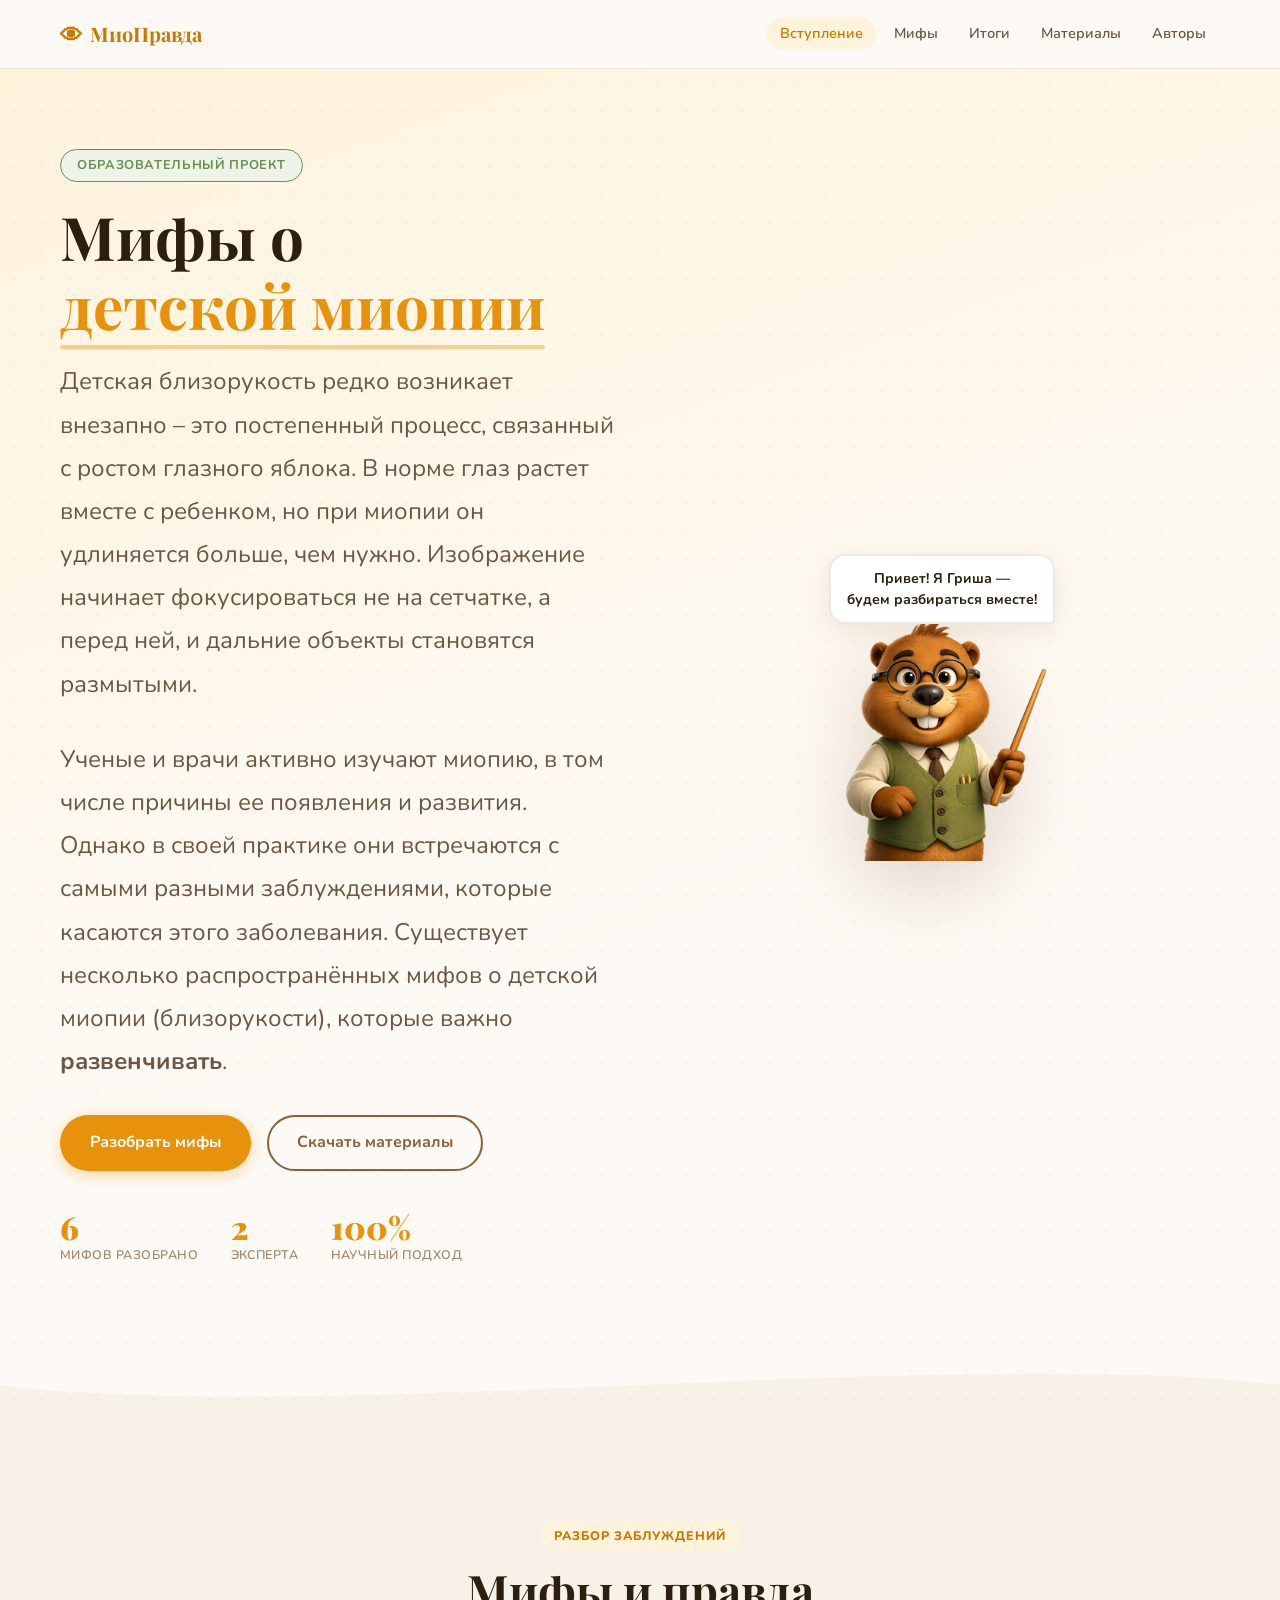
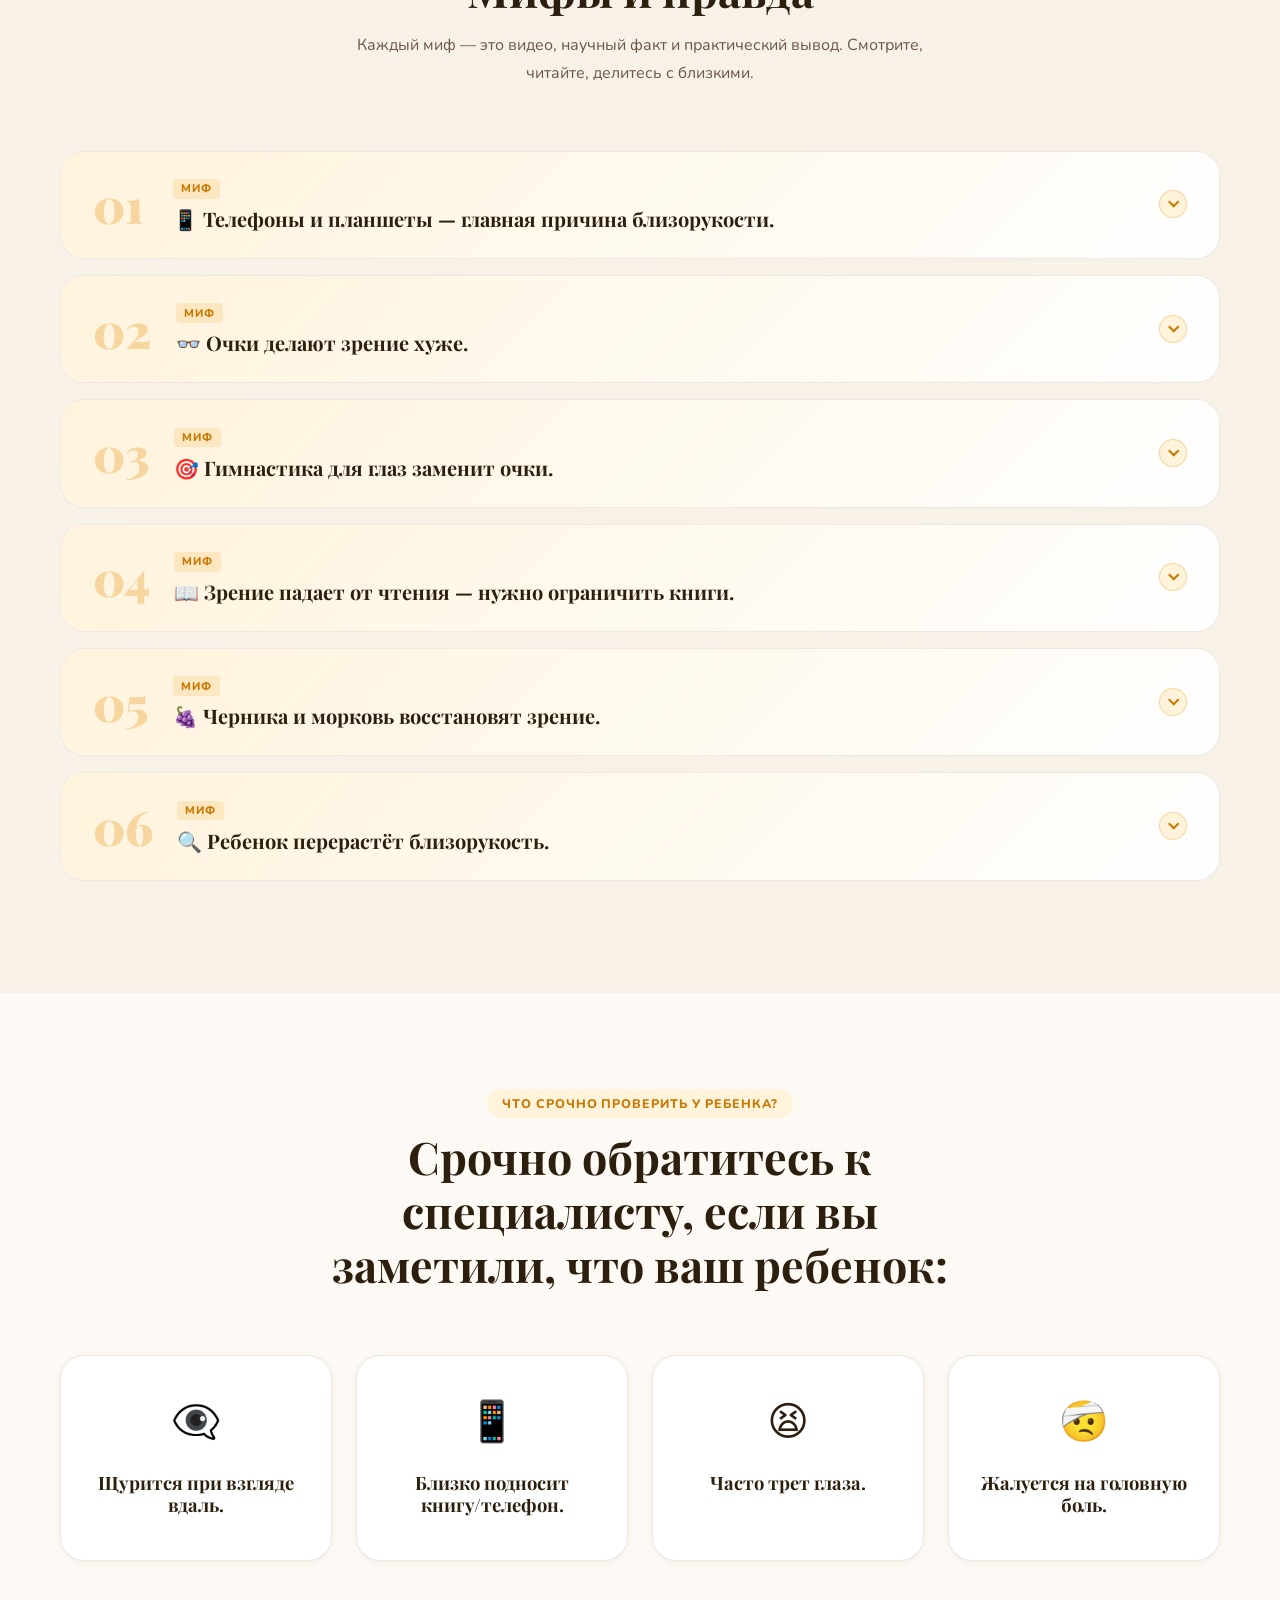
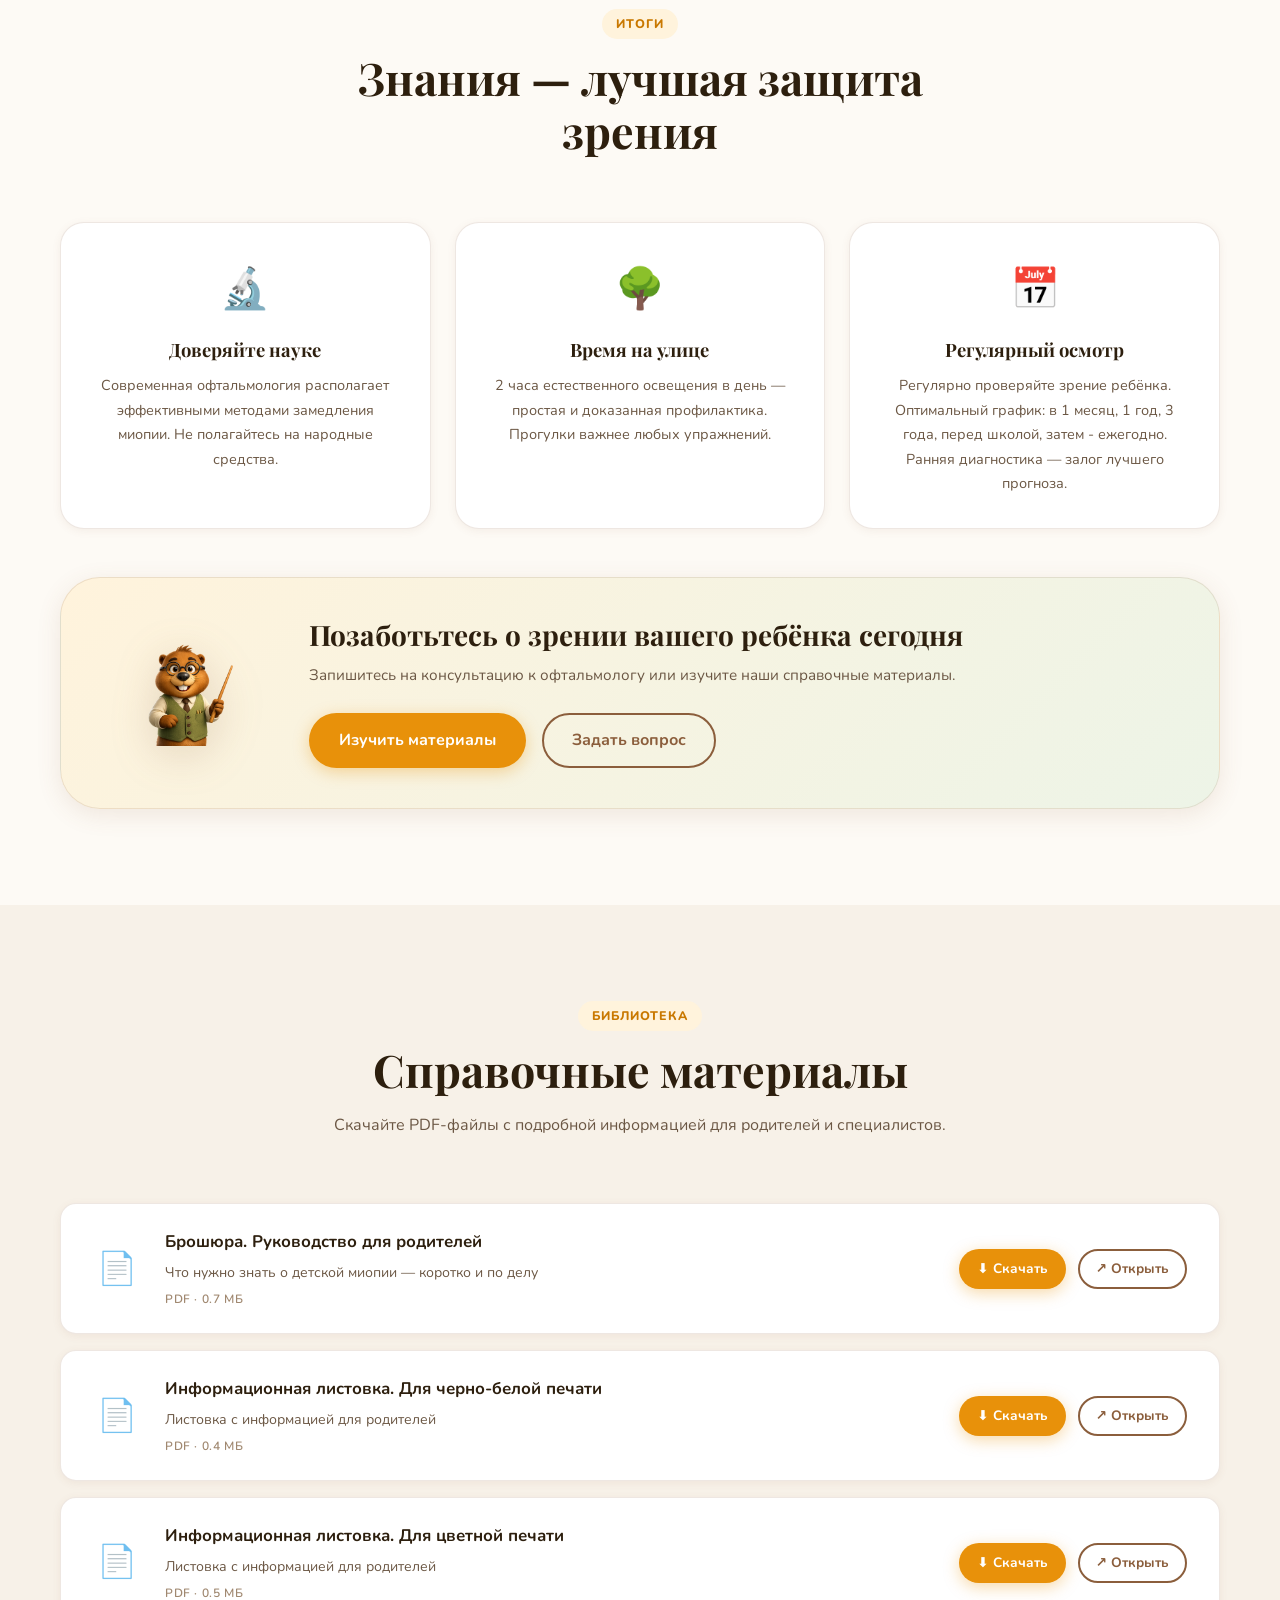
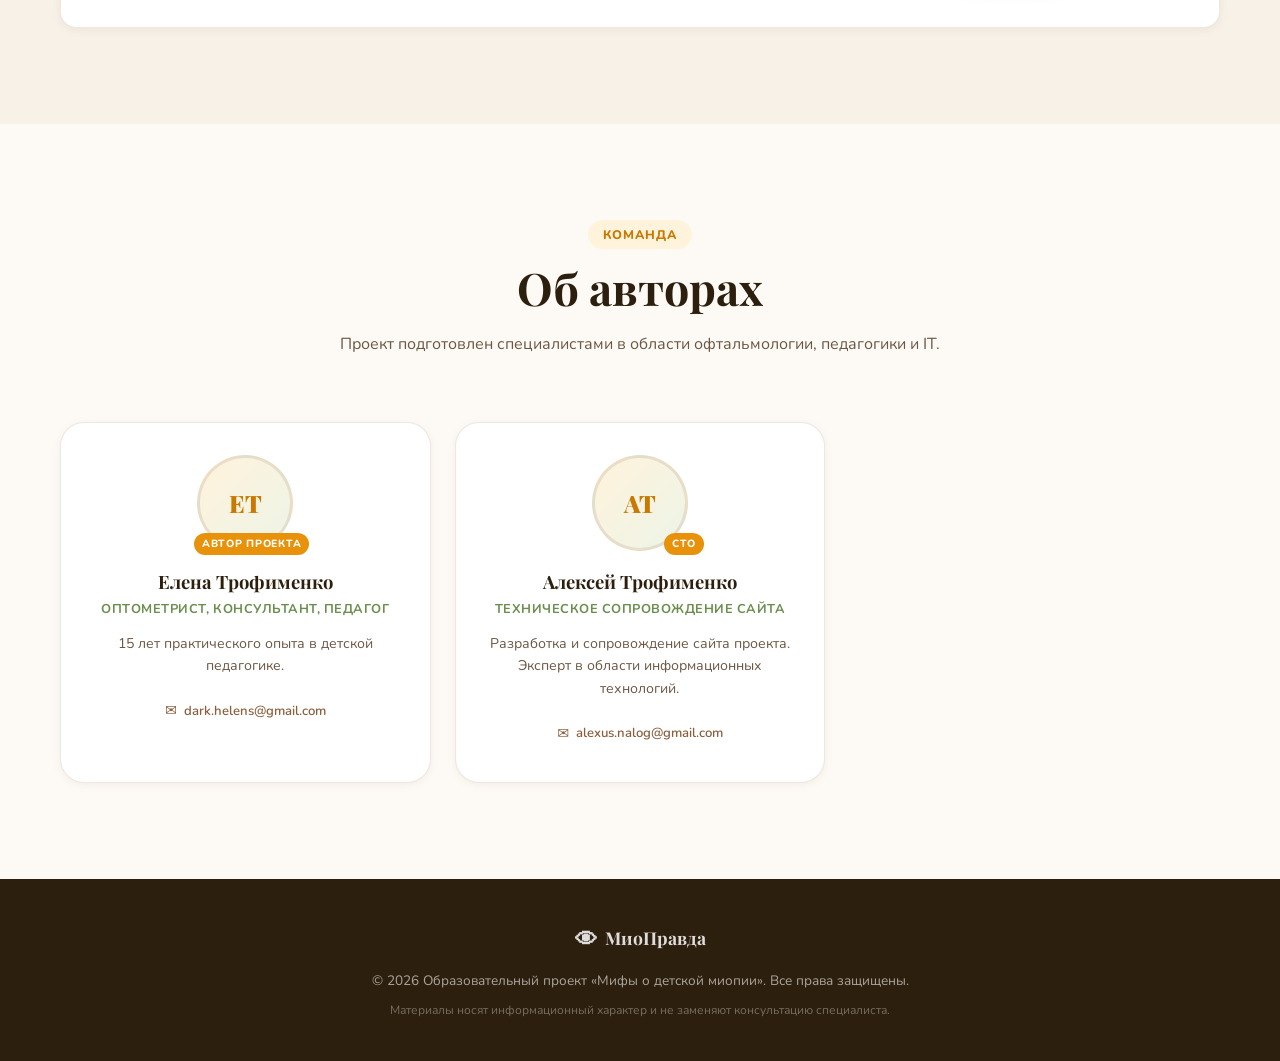
==== index.html @ 42498838 "Update index.html" ====
<!DOCTYPE html>
<html lang="ru">
<head>
  <meta charset="UTF-8" />
  <meta name="viewport" content="width=device-width, initial-scale=1.0" />
  <title>Мифы о детской миопии — разбираем вместе</title>
  <meta name="description" content="Образовательный проект о мифах детской близорукости. Научные факты, разбор заблуждений, рекомендации специалистов." />
  <link rel="preconnect" href="https://fonts.googleapis.com" />
  <link rel="preconnect" href="https://fonts.gstatic.com" crossorigin />
  <!-- TODO: при желании замените шрифт — подобраны специально под тёплый образовательный стиль -->
  <link href="https://fonts.googleapis.com/css2?family=Nunito:wght@400;600;700;800;900&family=Playfair+Display:wght@700;900&display=swap" rel="stylesheet" />
  <link rel="stylesheet" href="styles.css" />
	<link rel="icon" type="image/png" href="/favicon-96x96.png" sizes="96x96" />
<link rel="icon" type="image/svg+xml" href="/favicon.svg" />
<link rel="shortcut icon" href="/favicon.ico" />
<link rel="apple-touch-icon" sizes="180x180" href="/apple-touch-icon.png" />
<meta name="apple-mobile-web-app-title" content="МИОПРАВДА" />
<link rel="manifest" href="/site.webmanifest" />
</head>
<body>

  <!-- ========== НАВИГАЦИЯ ========== -->
  <header class="site-header" id="site-header">
    <nav class="nav container">
      <a href="#hero" class="nav-logo">
        <!-- TODO: замените текст логотипа -->
        <span class="logo-eye">👁</span>
        <span>МиоПравда</span>
      </a>
      <button class="burger" id="burger" aria-label="Открыть меню">
        <span></span><span></span><span></span>
      </button>
      <ul class="nav-links" id="nav-links">
        <li><a href="#hero" class="nav-link">Вступление</a></li>
        <li><a href="#myths" class="nav-link">Мифы</a></li>
        <li><a href="#conclusion" class="nav-link">Итоги</a></li>
        <li><a href="#materials" class="nav-link">Материалы</a></li>
        <li><a href="#authors" class="nav-link">Авторы</a></li>
      </ul>
    </nav>
  </header>

  <main>

    <!-- ========== HERO ========== -->
    <section class="hero" id="hero">
      <div class="hero-bg-dots"></div>
      <div class="container hero-inner">
        <div class="hero-content reveal">
          <!-- TODO: замените заголовок -->
          <div class="hero-badge">Образовательный проект</div>
          <h1 class="hero-title">
            Мифы о<br />
            <span class="hero-title-accent">детской миопии</span>
          </h1>
          <!-- TODO: замените подзаголовок -->
          <p class="hero-sub">
		  Детская близорукость редко возникает внезапно – это постепенный процесс, связанный с ростом глазного яблока. В норме глаз растет вместе с ребенком, но при миопии он удлиняется больше, чем нужно. Изображение начинает фокусироваться не на сетчатке, а перед ней, и дальние объекты становятся размытыми.
		  </p>
		  <p class="hero-sub">
		  Ученые и врачи активно изучают миопию, в том числе причины ее появления и развития. Однако в своей практике  они встречаются с самыми разными заблуждениями, которые касаются этого заболевания. Существует несколько распространённых мифов о детской миопии (близорукости), которые важно <strong>развенчивать</strong>.
          </p>
          <div class="hero-actions">
            <a href="#myths" class="btn btn-primary">Разобрать мифы</a>
            <a href="#materials" class="btn btn-ghost">Скачать материалы</a>
          </div>
          <!-- TODO: замените статистику -->
          <div class="hero-stats">
            <div class="stat">
              <span class="stat-num">6</span>
              <span class="stat-label">мифов разобрано</span>
            </div>
            <div class="stat">
              <span class="stat-num">2</span>
              <span class="stat-label">эксперта</span>
            </div>
            <div class="stat">
              <span class="stat-num">100%</span>
              <span class="stat-label">научный подход</span>
            </div>
          </div>
        </div>

        <!-- TODO: замените src на путь к изображению маскота -->
        <!-- Маскот — правая часть hero -->
        <div class="hero-mascot reveal reveal-delay-1">
          <div class="mascot-bubble">
            Привет! Я Гриша — <br />будем разбираться вместе!
          </div>
          <img
            src="mascot.png"
            alt="Маскот проекта — учёный бобёр Гриша"
            class="mascot-img"
            id="mascot-hero"
          />
          <!-- TODO: если маскот на чёрном фоне — используйте mix-blend-mode или PNG с прозрачностью -->
        </div>
      </div>

      <!-- Декоративная волна -->
      <div class="hero-wave">
        <svg viewBox="0 0 1440 80" preserveAspectRatio="none" xmlns="http://www.w3.org/2000/svg">
          <path d="M0,40 C360,80 1080,0 1440,40 L1440,80 L0,80 Z" fill="var(--bg-section)" />
        </svg>
      </div>
    </section>

    <!-- ========== МИФЫ ========== -->
    <section class="myths-section" id="myths">
      <div class="container">
        <div class="section-header reveal">
          <span class="section-tag">Разбор заблуждений</span>
          <h2 class="section-title">Мифы и правда</h2>
          <p class="section-desc">
            <!-- TODO: замените описание раздела -->
            Каждый миф — это видео, научный факт и практический вывод.
            Смотрите, читайте, делитесь с близкими.
          </p>
        </div>

        <!-- ===== КОМПОНЕНТ МИФА (переиспользуемый) ===== -->
        <!-- Копируйте блок .myth-card для добавления нового мифа -->

        <!-- МИФ 1 -->
        <article class="myth-card reveal" data-myth="1">
          <button class="myth-card-header" aria-expanded="false" aria-controls="myth-body-1">
            <div class="myth-number">01</div>
            <div class="myth-label-wrap">
              <span class="myth-label myth-label--myth">МИФ</span>
              <!-- TODO: замените текст мифа -->
              <h3 class="myth-title">📱 Телефоны и планшеты — главная причина близорукости.</h3>
            </div>
          
            <div class="myth-chevron" aria-hidden="true"></div>
          </button>

          <div class="myth-body" id="myth-body-1">
            <div class="myth-body-inner">
            <div class="myth-fact">
              <div class="fact-icon">✅</div>
              <div>
                <strong class="fact-title">Правда</strong>
                <!-- TODO: замените научный факт -->
                <p>Гаджеты не вызывают близорукость напрямую, но длительная фокусировка на близком расстоянии усиливает прогрессирование миопии.</p>
				<p>Недостаток дневного света повышает риски развития миопии (<strong>дети должны проводить на улице 2+ часа в день</strong>).</p>
              </div>
            </div>

            <div class="myth-conclusion">
              <div class="fact-icon">📌</div>
              <div>
                <strong class="fact-title">Совет</strong>
                <!-- TODO: замените вывод -->
                <p>Используйте правило <strong>«20-20-20»</strong> — каждые 20 минут смотреть на объект в 20 шагах 20 секунд.</p>
				<p>Настройте ночной режим на мобильных устройствах.</p>
				<p>Расстояние до экрана должно составлять не менее 40 см.</p>
              </div>
            </div>

            <!-- TODO: вставьте embed-код Rutube для видео 1 -->
            <div class="video-wrap">
              <div class="video-label">📹 Видео по теме</div>
              <div class="video-responsive">
                <iframe src="https://vk.com/video_ext.php?oid=8716947&id=456239030&hash=ef41f33519217520" width="640" height="360" frameborder="0" allowfullscreen="1" style="background-color: #000" allow="autoplay; encrypted-media; fullscreen; picture-in-picture"></iframe>
               <!--  <div class="video-placeholder">
                  <div class="video-placeholder-inner">
                    <div class="play-btn">▶</div>
                    <p>Вставьте embed-код Rutube</p>
                    <code>&lt;iframe src="https://rutube.ru/play/embed/ВАШИ_ID"<br/>frameborder="0" allowfullscreen&gt;&lt;/iframe&gt;</code>
                  </div>
                </div> -->
              </div>
            </div>
          </div>
          </div>
		</article>
        <!-- МИФ 2 -->
        <article class="myth-card reveal" data-myth="2">
          <button class="myth-card-header" aria-expanded="false" aria-controls="myth-body-2">
            <div class="myth-number">02</div>
            <div class="myth-label-wrap">
              <span class="myth-label myth-label--myth">МИФ</span>
              <!-- TODO: замените текст мифа -->
              <h3 class="myth-title">👓 Очки делают зрение хуже.</h3>
            </div>
          
            <div class="myth-chevron" aria-hidden="true"></div>
          </button>

          <div class="myth-body" id="myth-body-2">
            <div class="myth-body-inner">
            <div class="myth-fact">
              <div class="fact-icon">✅</div>
              <div>
                <strong class="fact-title">Правда</strong>
                <!-- TODO: замените научный факт -->
                <p>Если очки подобраны правильно, они не ухудшают зрение.</p>
				<p>Отказ от очков при близорукости приводит к ещё большей нагрузке и прогрессированию.</p>
              </div>
            </div>
			
			<div class="myth-conclusion">
              <div class="fact-icon">❗</div>
              <div>
                <strong class="fact-title">Когда очки действительно могут навредить?</strong>
                <!-- TODO: замените вывод -->
                <p>Если они не соответствуют реальным диоптриям.</p>
				<p>Если ребенок носит их непостоянно (при высокой миопии).</p>
              </div>
            </div>

            <div class="myth-conclusion">
              <div class="fact-icon">📌</div>
              <div>
                <strong class="fact-title">Вывод</strong>
                <!-- TODO: замените вывод -->
                <p>Не давайте ребёнку «отдыхать» от очков в надежде на улучшение. Носить очки по назначению врача — значит заботиться о зрении.</p>
              </div>
            </div>

            <!-- TODO: вставьте embed-код Rutube для видео 2 -->
            <div class="video-wrap">
              <div class="video-label">📹 Видео по теме</div>
              <div class="video-responsive">
                <iframe src="https://vk.com/video_ext.php?oid=8716947&id=456239028&hash=2d977caaf0a1dad9" width="640" height="360" frameborder="0" allowfullscreen="1" style="background-color: #000" allow="autoplay; encrypted-media; fullscreen; picture-in-picture"></iframe>
              </div>
            </div>
          </div>
          </div>
		</article>
        <!-- МИФ 3 -->
        <article class="myth-card reveal" data-myth="3">
          <button class="myth-card-header" aria-expanded="false" aria-controls="myth-body-3">
            <div class="myth-number">03</div>
            <div class="myth-label-wrap">
              <span class="myth-label myth-label--myth">МИФ</span>
              <!-- TODO: замените текст мифа -->
              <h3 class="myth-title">🎯 Гимнастика для глаз заменит очки.</h3>
            </div>
          
            <div class="myth-chevron" aria-hidden="true"></div>
          </button>

          <div class="myth-body" id="myth-body-3">
            <div class="myth-body-inner">
            <div class="myth-fact">
              <div class="fact-icon">✅</div>
              <div>
                <strong class="fact-title">Правда</strong>
                <!-- TODO: замените научный факт -->
                <p>Гимнастика для глаз очень полезна, так как она снимает напряжение, которое возникает при работе за монитором на близком расстоянии.</p>
              </div>
            </div>

            <div class="myth-conclusion">
              <div class="fact-icon">📌</div>
              <div>
                <strong class="fact-title">Вывод</strong>
                <!-- TODO: замените вывод -->
                <p>Упражнения <strong>снимают усталость</strong>, но <strong>не изменяют</strong> форму глазного яблока (главная причина близорукости).</p>
              </div>
            </div>

            <!-- TODO: вставьте embed-код Rutube для видео 3 -->
            <div class="video-wrap">
              <div class="video-label">📹 Видео по теме</div>
              <div class="video-responsive">
                <iframe src="https://vk.com/video_ext.php?oid=8716947&id=456239025&hash=0e18e2df4f6ec3b2" width="640" height="360" frameborder="0" allowfullscreen="1" style="background-color: #000" allow="autoplay; encrypted-media; fullscreen; picture-in-picture"></iframe>
              </div>
            </div>
          </div>
          </div>
		</article>
        <!-- МИФ 4 -->
        <article class="myth-card reveal" data-myth="4">
          <button class="myth-card-header" aria-expanded="false" aria-controls="myth-body-4">
            <div class="myth-number">04</div>
            <div class="myth-label-wrap">
              <span class="myth-label myth-label--myth">МИФ</span>
              <!-- TODO: замените текст мифа -->
              <h3 class="myth-title">📖 Зрение падает от чтения — нужно ограничить книги.</h3>
            </div>
          
            <div class="myth-chevron" aria-hidden="true"></div>
          </button>

          <div class="myth-body" id="myth-body-4">
            <div class="myth-body-inner">
            <div class="myth-fact">
              <div class="fact-icon">✅</div>
              <div>
                <strong class="fact-title">Правда</strong>
                <!-- TODO: замените научный факт -->
                <p>Чтение само по себе не является доказанной причиной близорукости. Важна не сама зрительная нагрузка, а её условия: расстояние до книги (не менее 35 см), освещённость, длительность без перерывов.</p>
              </div>
            </div>

            <div class="myth-conclusion">
              <div class="fact-icon">📌</div>
              <div>
                <strong class="fact-title">Вывод</strong>
                <!-- TODO: замените вывод -->
                <p>Здесь действуют те же правила, что и с гаджетами: правило «20-20-20», читать книгу или учебник на правильном расстоянии, правильно организовать рабочее место ребёнка (если ребёнок – правша, то свет должен падать с левой стороны, и наоборот), обязательно прогулки на свежем воздухе не менее 2 часов в день.</p>
              </div>
            </div>

            <!-- TODO: вставьте embed-код Rutube для видео 4 -->
            <div class="video-wrap">
              <div class="video-label">📹 Видео по теме</div>
              <div class="video-responsive">
                <iframe src="https://vk.com/video_ext.php?oid=8716947&id=456239029&hash=c72ed0bf650b5858" width="640" height="360" frameborder="0" allowfullscreen="1" style="background-color: #000" allow="autoplay; encrypted-media; fullscreen; picture-in-picture"></iframe>
              </div>
            </div>
          </div>
          </div>
		</article>
        <!-- МИФ 5 -->
        <article class="myth-card reveal" data-myth="5">
          <button class="myth-card-header" aria-expanded="false" aria-controls="myth-body-5">
            <div class="myth-number">05</div>
            <div class="myth-label-wrap">
              <span class="myth-label myth-label--myth">МИФ</span>
              <!-- TODO: замените текст мифа -->
              <h3 class="myth-title">🍇 Черника и морковь восстановят зрение.</h3>
            </div>
          
            <div class="myth-chevron" aria-hidden="true"></div>
          </button>

          <div class="myth-body" id="myth-body-5">
            <div class="myth-body-inner">
            <div class="myth-fact">
              <div class="fact-icon">✅</div>
              <div>
                <strong class="fact-title">Правда</strong>
                <!-- TODO: замените научный факт -->
                <p>Витамины <strong>поддерживают</strong> здоровье глаз, но <strong>не лечат</strong> близорукость, астигматизм или косоглазие.</p>
				<p>Чтобы получить эффект, нужно съедать <strong>3+ стакана черники ежедневно</strong> (что нереально).</p>
              </div>
            </div>

            <div class="myth-conclusion">
              <div class="fact-icon">📌</div>
              <div>
                <strong class="fact-title">Что действительно важно в питании?</strong>
                <!-- TODO: замените вывод -->
                <p><strong>Омега-3</strong> (рыба, орехи) — для сетчатки.</p>
				<p><strong>Лютеин</strong> (шпинат, яйца) — способствует улучшению обменных процессов в глазу.</p>
				<p>Существенная нехватка этого пигмента может привести к нарушению функционирования светочувствительных клеток сетчатки, что может вызвать снижение чёткости зрения и ухудшение способности видеть в условиях недостаточного освещения.</p>
              </div>
            </div>

            <!-- TODO: вставьте embed-код Rutube для видео 5 -->
            <div class="video-wrap">
              <div class="video-label">📹 Видео по теме</div>
              <div class="video-responsive">
                <iframe src="https://vk.com/video_ext.php?oid=8716947&id=456239026&hash=64e67ca3826fb771" width="640" height="360" frameborder="0" allowfullscreen="1" style="background-color: #000" allow="autoplay; encrypted-media; fullscreen; picture-in-picture"></iframe>
              </div>
            </div>
          </div>
          </div>
		</article>
		
		        <!-- МИФ 6 -->
        <article class="myth-card reveal" data-myth="6">
          <button class="myth-card-header" aria-expanded="false" aria-controls="myth-body-6">
            <div class="myth-number">06</div>
            <div class="myth-label-wrap">
              <span class="myth-label myth-label--myth">МИФ</span>
              <!-- TODO: замените текст мифа -->
              <h3 class="myth-title">🔍 Ребенок перерастёт близорукость.</h3>
            </div>
          
            <div class="myth-chevron" aria-hidden="true"></div>
          </button>

          <div class="myth-body" id="myth-body-6">
            <div class="myth-body-inner">
            <div class="myth-fact">
              <div class="fact-icon">✅</div>
              <div>
                <strong class="fact-title">Правда</strong>
                <!-- TODO: замените научный факт -->
                <p>Близорукость (миопия) <strong>не исчезает</strong> с возрастом — она может только стабилизироваться.</p>
				<p>Если зрение ухудшается быстро (более <strong>-0.5–1.0 диоптрии в год</strong>), это может привести к осложнениям (например, отслойке сетчатки).</p>
              </div>
            </div>

            <div class="myth-conclusion">
              <div class="fact-icon">📌</div>
              <div>
                <strong class="fact-title">Что важно делать?</strong>
                <!-- TODO: замените вывод -->
                <p>Регулярные осмотры у офтальмолога (раз в 6–12 месяцев).</p>
				<p>Контроль нагрузки: не больше <strong>1–2 часов</strong> в день за гаджетами.</p>
				<p>Методы торможения миопии: ночные линзы (ортокератология), капли, очковые линзы для контроля миопии.</p>
              </div>
            </div>

            <!-- TODO: вставьте embed-код Rutube для видео 5 -->
            <div class="video-wrap">
              <div class="video-label">📹 Видео по теме</div>
              <div class="video-responsive">
                <iframe src="https://vk.com/video_ext.php?oid=8716947&id=456239027&hash=256d60cfd7c8a758" width="640" height="360" frameborder="0" allowfullscreen="1" style="background-color: #000" allow="autoplay; encrypted-media; fullscreen; picture-in-picture"></iframe>
              </div>
            </div>
          </div>
          </div>
		</article>
        <!-- TODO: добавьте новые мифы, скопировав блок .myth-card выше -->

      </div>
    </section>

    <!-- ========== ЗАКЛЮЧЕНИЕ ========== -->
    <section class="conclusion-section" id="conclusion">
      <div class="container">
	  
	  <div class="section-header reveal">
          <span class="section-tag">Что срочно проверить у ребенка?</span>
          <h2 class="section-title">Срочно обратитесь к специалисту, если вы заметили, что ваш ребенок:</h2>
        </div>

        <div class="conclusion-grid-4">
          <div class="conclusion-card reveal">
            <div class="conclusion-icon">👁️‍🗨️</div>
            <!-- TODO: замените текст -->
            <h3>Щурится при взгляде вдаль.</h3>
          </div>
          <div class="conclusion-card reveal reveal-delay-1">
            <div class="conclusion-icon">📱</div>
            <!-- TODO: замените текст -->
            <h3>Близко подносит книгу/телефон.</h3>
          </div>
          <div class="conclusion-card reveal reveal-delay-2">
            <div class="conclusion-icon">😫</div>
            <!-- TODO: замените текст -->
            <h3>Часто трет глаза.</h3>
          </div>
		  <div class="conclusion-card reveal reveal-delay-3">
            <div class="conclusion-icon">🤕</div>
            <!-- TODO: замените текст -->
            <h3>Жалуется на головную боль.</h3>
          </div>
        </div>
	  
	  
	  
        <div class="section-header reveal">
          <span class="section-tag">Итоги</span>
          <h2 class="section-title">Знания — лучшая защита зрения</h2>
        </div>

        <div class="conclusion-grid">
          <div class="conclusion-card reveal">
            <div class="conclusion-icon">🔬</div>
            <!-- TODO: замените текст -->
            <h3>Доверяйте науке</h3>
            <p>Современная офтальмология располагает эффективными методами замедления миопии. Не полагайтесь на народные средства.</p>
          </div>
          <div class="conclusion-card reveal reveal-delay-1">
            <div class="conclusion-icon">🌳</div>
            <!-- TODO: замените текст -->
            <h3>Время на улице</h3>
            <p>2 часа естественного освещения в день — простая и доказанная профилактика. Прогулки важнее любых упражнений.</p>
          </div>
          <div class="conclusion-card reveal reveal-delay-2">
            <div class="conclusion-icon">📅</div>
            <!-- TODO: замените текст -->
            <h3>Регулярный осмотр</h3>
            <p>Регулярно проверяйте зрение ребёнка. Оптимальный график: в 1 месяц, 1 год, 3 года, перед школой, затем - ежегодно. Ранняя диагностика — залог лучшего прогноза.</p>
          </div>
        </div>

        <!-- Акцентный блок с маскотом -->
        <div class="cta-block reveal">
          <div class="cta-mascot-mini">
            <!-- TODO: замените src на маскота -->
            <img src="mascot.png" alt="Маскот Гриша" />
          </div>
          <div class="cta-text">
            <!-- TODO: замените текст -->
            <h3>Позаботьтесь о зрении вашего ребёнка сегодня</h3>
            <p>Запишитесь на консультацию к офтальмологу или изучите наши справочные материалы.</p>
            <div class="cta-buttons">
              <a href="#materials" class="btn btn-primary">Изучить материалы</a>
              <a href="#authors" class="btn btn-ghost">Задать вопрос</a>
            </div>
          </div>
        </div>
      </div>
    </section>

    <!-- ========== СПРАВОЧНЫЕ МАТЕРИАЛЫ ========== -->
    <section class="materials-section" id="materials">
      <div class="container">
        <div class="section-header reveal">
          <span class="section-tag">Библиотека</span>
          <h2 class="section-title">Справочные материалы</h2>
          <p class="section-desc">
            <!-- TODO: замените описание -->
            Скачайте PDF-файлы с подробной информацией для родителей и специалистов.
          </p>
        </div>

        <div class="materials-grid">

          <!-- TODO: замените название, описание и ссылку -->
          <div class="material-card reveal">
            <div class="material-icon">📄</div>
            <div class="material-info">
              <h4 class="material-name">Брошюра. Руководство для родителей</h4>
              <p class="material-desc">Что нужно знать о детской миопии — коротко и по делу</p>
              <div class="material-meta">PDF · 0.7 МБ</div>
            </div>
            <div class="material-actions">
              <!-- TODO: замените href на реальный путь к файлу -->
              <a href="/files/MioPravda_Brochure_A5_v3_color.zip" class="btn btn-sm btn-primary" download>⬇ Скачать</a>
              <a href="/files/MioPravda_Brochure_A5_v3_color.pdf" class="btn btn-sm btn-ghost" target="_blank">↗ Открыть</a>
            </div>
          </div>

          <!-- TODO: замените название, описание и ссылку -->
          <div class="material-card reveal reveal-delay-1">
            <div class="material-icon">📄</div>
            <div class="material-info">
              <h4 class="material-name">Информационная листовка. Для черно-белой печати</h4>
              <p class="material-desc">Листовка с информацией для родителей</p>
              <div class="material-meta">PDF · 0.4 МБ</div>
            </div>
            <div class="material-actions">
              <!-- TODO: замените href на реальный путь к файлу -->
              <a href="/files/MioPravda_Leaflet_A5_v3_bw.zip" class="btn btn-sm btn-primary" download>⬇ Скачать</a>
              <a href="/files/MioPravda_Leaflet_A5_v3_bw.pdf" class="btn btn-sm btn-ghost" target="_blank">↗ Открыть</a>
            </div>
          </div>

          <!-- TODO: замените название, описание и ссылку -->
          <div class="material-card reveal reveal-delay-2">
            <div class="material-icon">📄</div>
            <div class="material-info">
              <h4 class="material-name">Информационная листовка. Для цветной печати</h4>
              <p class="material-desc">Листовка с информацией для родителей</p>
              <div class="material-meta">PDF · 0.5 МБ</div>
            </div>
            <div class="material-actions">
              <!-- TODO: замените href на реальный путь к файлу -->
              <a href="/files/MioPravda_Leaflet_A5_v3_color.zip" class="btn btn-sm btn-primary" download>⬇ Скачать</a>
              <a href="/files/MioPravda_Leaflet_A5_v3_color.pdf" class="btn btn-sm btn-ghost" target="_blank">↗ Открыть</a>
            </div>
          </div>

          <!-- TODO: добавьте новые файлы, скопировав .material-card -->

        </div>
      </div>
    </section>

    <!-- ========== АВТОРЫ ========== -->
    <section class="authors-section" id="authors">
      <div class="container">
        <div class="section-header reveal">
          <span class="section-tag">Команда</span>
          <h2 class="section-title">Об авторах</h2>
          <p class="section-desc">
            <!-- TODO: замените описание -->
            Проект подготовлен специалистами в области офтальмологии, педагогики и IT.
          </p>
        </div>

        <div class="authors-grid">

          <!-- TODO: замените данные автора 1 -->
          <div class="author-card reveal">
            <div class="author-photo-wrap">
              <!-- TODO: замените src на фото автора -->
              <div class="author-photo-placeholder">
                <span>ЕТ</span>
              </div>
              <div class="author-badge">Автор проекта</div>
            </div>
            <div class="author-info">
              <!-- TODO: замените имя -->
              <h3 class="author-name">Елена Трофименко</h3>
              <!-- TODO: замените должность -->
              <p class="author-role">Оптометрист, консультант, педагог</p>
              <!-- TODO: замените описание -->
              <p class="author-bio">
                15 лет практического опыта в детской педагогике.
              </p>
              <div class="author-contacts">
                <!-- TODO: замените email -->
                <a href="mailto:dark.helens@gmail.com" class="author-contact-link">
                  <span class="contact-icon">✉</span> dark.helens@gmail.com
                </a>
                <!-- TODO: добавьте соцсети при необходимости -->
              </div>
            </div>
          </div>

          <!-- TODO: замените данные автора 2 -->
          <div class="author-card reveal reveal-delay-1">
            <div class="author-photo-wrap">
              <!-- TODO: замените src на фото автора -->
              <div class="author-photo-placeholder">
                <span>АТ</span>
              </div>
              <div class="author-badge">CTO</div>
            </div>
            <div class="author-info">
              <!-- TODO: замените имя -->
              <h3 class="author-name">Алексей Трофименко</h3>
              <!-- TODO: замените должность -->
              <p class="author-role">Техническое сопровождение сайта</p>
              <!-- TODO: замените описание -->
              <p class="author-bio">
                Разработка и сопровождение сайта проекта.
                Эксперт в области информационных технологий.
              </p>
              <div class="author-contacts">
                <!-- TODO: замените email -->
                <a href="mailto:alexus.nalog@gmail.com" class="author-contact-link">
                  <span class="contact-icon">✉</span> alexus.nalog@gmail.com
                </a>
              </div>
            </div>
          </div>

          <!-- TODO: замените данные автора 3 -->
          

          <!-- TODO: добавьте авторов, скопировав .author-card -->

        </div>
      </div>
    </section>

  </main>

  <!-- ========== ПОДВАЛ ========== -->
  <footer class="site-footer">
    <div class="container footer-inner">
      <div class="footer-logo">
        <span class="logo-eye">👁</span>
        <!-- TODO: замените название проекта -->
        <span>МиоПравда</span>
      </div>
      <!-- TODO: замените текст подвала -->
      <p class="footer-copy">© 2026 Образовательный проект «Мифы о детской миопии». Все права защищены.</p>
      <p class="footer-disclaimer">Материалы носят информационный характер и не заменяют консультацию специалиста.</p>
    </div>
  </footer>

  <script src="script.js"></script>
</body>
</html>
---- styles.css ----
/* ============================================================
   styles.css — Мифы о детской миопии
   Тёплая образовательная палитра, вдохновлённая маскотом и скриншотом
   ============================================================ */

/* ---- CSS CUSTOM PROPERTIES ---- */
:root {
  /* TODO: заменить на палитру из изображений */
  /* Основная палитра — тёплые янтарно-коричневые тона из скриншота и маскота */
  --color-primary:     #E8910A;   /* янтарный-оранжевый (цвет надписи "Миф 2") */
  --color-primary-dk:  #C97800;   /* тёмный вариант акцента */
  --color-primary-lt:  #FFF3DC;   /* светлый фон акцентных блоков */

  --color-secondary:   #6B8E4E;   /* зелёный жилет маскота */
  --color-secondary-lt:#EDF4E7;   /* бледно-зелёный фон */

  --color-accent:      #8B5E3C;   /* коричневый (мех маскота, галстук) */
  --color-accent-lt:   #F5EBE0;   /* тёплый бежевый */

  /* Фоны */
  --bg-main:    #FDFAF5;          /* тёплый белый (основной фон страницы) */
  --bg-section: #F7F1E8;          /* бежевый (секции-зебра) */
  --bg-card:    #FFFFFF;          /* белый для карточек */

  /* Текст */
  --text-primary:   #2D1F0E;      /* очень тёмный коричневый */
  --text-secondary: #6B5744;      /* средний коричневый */
  --text-muted:     #A08870;      /* приглушённый */

  /* Утилиты */
  --border:       rgba(139, 94, 60, 0.15);
  --shadow-sm:    0 2px 8px rgba(139, 94, 60, 0.08);
  --shadow-md:    0 6px 24px rgba(139, 94, 60, 0.12);
  --shadow-lg:    0 16px 48px rgba(139, 94, 60, 0.16);

  /* Типографика */
  --font-display: 'Playfair Display', Georgia, serif;
  --font-body:    'Nunito', system-ui, sans-serif;

  /* Сетка */
  --container:    1200px;
  --gap:          1.5rem;

  /* Скругления */
  --radius-sm:  8px;
  --radius-md:  16px;
  --radius-lg:  24px;
  --radius-xl:  40px;

  /* Переходы */
  --transition: 0.25s ease;
}

/* ============================================================
   RESET & BASE
   ============================================================ */
*, *::before, *::after { box-sizing: border-box; margin: 0; padding: 0; }

html {
  scroll-behavior: smooth;
  font-size: 16px;
}

body {
  font-family: var(--font-body);
  background: var(--bg-main);
  color: var(--text-primary);
  line-height: 1.7;
  overflow-x: hidden;
}

img { max-width: 100%; display: block; }
a { color: inherit; text-decoration: none; }
ul { list-style: none; }

/* ============================================================
   CONTAINER
   ============================================================ */
.container {
  width: 100%;
  max-width: var(--container);
  margin-inline: auto;
  padding-inline: 1.25rem;
}

/* ============================================================
   TYPOGRAPHY
   ============================================================ */
h1, h2, h3 { font-family: var(--font-display); line-height: 1.2; }

/* ============================================================
   BUTTONS
   ============================================================ */
.btn {
  display: inline-flex;
  align-items: center;
  gap: 0.5rem;
  padding: 0.75rem 1.75rem;
  border-radius: 100px;
  font-family: var(--font-body);
  font-size: 1rem;
  font-weight: 700;
  cursor: pointer;
  border: 2px solid transparent;
  transition: transform var(--transition), box-shadow var(--transition), background var(--transition), color var(--transition), border-color var(--transition);
  white-space: nowrap;
  text-decoration: none;
}
.btn:hover  { transform: translateY(-2px); }
.btn:active { transform: translateY(0); }

.btn-primary {
  background: var(--color-primary);
  color: #fff;
  box-shadow: 0 4px 16px rgba(232, 145, 10, 0.35);
}
.btn-primary:hover {
  background: var(--color-primary-dk);
  box-shadow: 0 6px 24px rgba(232, 145, 10, 0.45);
}

.btn-ghost {
  background: transparent;
  color: var(--color-accent);
  border-color: var(--color-accent);
}
.btn-ghost:hover {
  background: var(--color-accent-lt);
}

.btn-sm {
  padding: 0.4rem 1rem;
  font-size: 0.85rem;
}

/* ============================================================
   HEADER / NAV
   ============================================================ */
.site-header {
  position: sticky;
  top: 0;
  z-index: 100;
  background: rgba(253, 250, 245, 0.92);
  backdrop-filter: blur(12px);
  -webkit-backdrop-filter: blur(12px);
  border-bottom: 1px solid var(--border);
  transition: box-shadow var(--transition);
}
.site-header.scrolled { box-shadow: var(--shadow-md); }

.nav {
  display: flex;
  align-items: center;
  justify-content: space-between;
  height: 68px;
  gap: 1rem;
}

.nav-logo {
  display: flex;
  align-items: center;
  gap: 0.5rem;
  font-family: var(--font-display);
  font-size: 1.25rem;
  font-weight: 700;
  color: var(--color-primary-dk);
  transition: opacity var(--transition);
}
.nav-logo:hover { opacity: 0.8; }
.logo-eye { font-size: 1.4rem; }

.nav-links {
  display: flex;
  align-items: center;
  gap: 0.25rem;
}

.nav-link {
  padding: 0.4rem 0.85rem;
  border-radius: 100px;
  font-size: 0.9rem;
  font-weight: 600;
  color: var(--text-secondary);
  transition: background var(--transition), color var(--transition);
}
.nav-link:hover,
.nav-link.active {
  background: var(--color-primary-lt);
  color: var(--color-primary-dk);
}

/* Бургер */
.burger {
  display: none;
  flex-direction: column;
  gap: 5px;
  background: none;
  border: none;
  cursor: pointer;
  padding: 0.5rem;
}
.burger span {
  display: block;
  width: 24px;
  height: 2px;
  background: var(--text-primary);
  border-radius: 2px;
  transition: transform var(--transition), opacity var(--transition);
}
.burger.open span:nth-child(1) { transform: translateY(7px) rotate(45deg); }
.burger.open span:nth-child(2) { opacity: 0; }
.burger.open span:nth-child(3) { transform: translateY(-7px) rotate(-45deg); }

/* ============================================================
   HERO
   ============================================================ */
.hero {
  position: relative;
  background: linear-gradient(160deg, var(--color-primary-lt) 0%, var(--bg-main) 60%);
  padding-top: 5rem;
  padding-bottom: 0;
  overflow: hidden;
}

/* Декоративные точки */
.hero-bg-dots {
  position: absolute;
  inset: 0;
  background-image: radial-gradient(circle, rgba(232,145,10,0.12) 1.5px, transparent 1.5px);
  background-size: 28px 28px;
  pointer-events: none;
}

.hero-inner {
  display: grid;
  grid-template-columns: 1fr 1fr;
  align-items: center;
  gap: 3rem;
  min-height: 580px;
  padding-bottom: 5rem;
}

.hero-badge {
  display: inline-block;
  background: var(--color-secondary-lt);
  color: var(--color-secondary);
  border: 1px solid var(--color-secondary);
  border-radius: 100px;
  padding: 0.3rem 1rem;
  font-size: 0.8rem;
  font-weight: 700;
  letter-spacing: 0.05em;
  text-transform: uppercase;
  margin-bottom: 1.25rem;
}

.hero-title {
  font-size: clamp(2.2rem, 5vw, 3.75rem);
  color: var(--text-primary);
  margin-bottom: 1.25rem;
  line-height: 1.15;
}
.hero-title-accent {
  color: var(--color-primary);
  position: relative;
}
.hero-title-accent::after {
  content: '';
  position: absolute;
  bottom: -4px;
  left: 0;
  width: 100%;
  height: 4px;
  background: var(--color-primary);
  border-radius: 4px;
  opacity: 0.4;
}

.hero-sub {
  font-size: 1.5rem;
  color: var(--text-secondary);
  max-width: 600px;
  margin-bottom: 2rem;
  line-height: 1.8;
}

.hero-actions {
  display: flex;
  flex-wrap: wrap;
  gap: 1rem;
  margin-bottom: 2.5rem;
}

.hero-stats {
  display: flex;
  gap: 2rem;
  flex-wrap: wrap;
}
.stat {
  display: flex;
  flex-direction: column;
  gap: 0.1rem;
}
.stat-num {
  font-family: var(--font-display);
  font-size: 2rem;
  font-weight: 900;
  color: var(--color-primary);
  line-height: 1;
}
.stat-label {
  font-size: 0.78rem;
  color: var(--text-muted);
  font-weight: 600;
  text-transform: uppercase;
  letter-spacing: 0.04em;
}

/* Маскот */
.hero-mascot {
  position: relative;
  display: flex;
  flex-direction: column;
  align-items: center;
  justify-content: flex-end;
}

/* Маскот — PNG с прозрачным фоном */
.mascot-img {
  width: 100%;
  max-width: 380px;
  filter: drop-shadow(0 24px 40px rgba(139,94,60,0.25));
  animation: mascot-float 4s ease-in-out infinite;
  /* Убираем чёрный фон — работает только с PNG без фона */
}

@keyframes mascot-float {
  0%, 100% { transform: translateY(0); }
  50%       { transform: translateY(-12px); }
}

.mascot-bubble {
  background: var(--bg-card);
  border: 2px solid var(--border);
  border-radius: var(--radius-md);
  border-bottom-right-radius: 4px;
  padding: 0.75rem 1rem;
  font-size: 0.88rem;
  font-weight: 700;
  color: var(--text-primary);
  box-shadow: var(--shadow-md);
  margin-bottom: -1rem;
  position: relative;
  z-index: 2;
  max-width: 240px;
  text-align: center;
  line-height: 1.5;
  animation: bubble-pop 0.5s 0.6s cubic-bezier(0.34,1.56,0.64,1) both;
}
@keyframes bubble-pop {
  from { transform: scale(0.5); opacity: 0; }
  to   { transform: scale(1); opacity: 1; }
}

/* Волна под hero */
.hero-wave {
  line-height: 0;
}
.hero-wave svg {
  display: block;
  width: 100%;
  height: 80px;
}

/* ============================================================
   SECTION SHARED STYLES
   ============================================================ */
.myths-section,
.conclusion-section,
.materials-section,
.authors-section {
  padding-block: 6rem;
}

.myths-section   { background: var(--bg-section); }
.conclusion-section { background: var(--bg-main); }
.materials-section  { background: var(--bg-section); }
.authors-section    { background: var(--bg-main); }

.section-header {
  text-align: center;
  max-width: 620px;
  margin: 0 auto 4rem;
}
.section-tag {
  display: inline-block;
  background: var(--color-primary-lt);
  color: var(--color-primary-dk);
  border-radius: 100px;
  padding: 0.25rem 0.9rem;
  font-size: 0.78rem;
  font-weight: 800;
  letter-spacing: 0.08em;
  text-transform: uppercase;
  margin-bottom: 0.75rem;
}
.section-title {
  font-size: clamp(1.8rem, 3.5vw, 2.8rem);
  margin-bottom: 1rem;
  color: var(--text-primary);
}
.section-desc {
  color: var(--text-secondary);
  font-size: 1rem;
}

/* ============================================================
   MYTH CARDS
   ============================================================ */
.myth-card {
  background: var(--bg-card);
  border: 1px solid var(--border);
  border-radius: var(--radius-lg);
  margin-bottom: 1rem;
  /* Тени нет у закрытой карточки — иначе тени стопкой торчат снизу списка */
  box-shadow: none;
  transition: box-shadow var(--transition), transform var(--transition);
}
.myth-card:hover {
  box-shadow: 0 4px 16px rgba(139, 94, 60, 0.10);
}
/* Карточка открыта */
.myth-card.is-open {
  box-shadow: var(--shadow-lg);
}

/* ---- Заголовок-кнопка ---- */
.myth-card-header {
  display: flex;
  align-items: center;
  gap: 1.5rem;
  padding: 1.5rem 2rem;
  width: 100%;
  text-align: left;
  background: linear-gradient(135deg, var(--color-primary-lt) 0%, #fff 100%);
  border: none;
  border-bottom: 1px solid transparent;
  cursor: pointer;
  transition: background var(--transition), border-color var(--transition), border-radius var(--transition);
  font-family: inherit;
  /* Скругления: все 4 угла по умолчанию (карточка закрыта) */
  border-radius: calc(var(--radius-lg) - 1px);
}
.myth-card-header:hover {
  background: linear-gradient(135deg, #ffe8b0 0%, #fff8ee 100%);
}
/* Когда открыта — нижние углы кнопки становятся прямыми */
.myth-card.is-open .myth-card-header {
  border-bottom-color: var(--border);
  border-bottom-left-radius: 0;
  border-bottom-right-radius: 0;
}

.myth-number {
  font-family: var(--font-display);
  font-size: 3rem;
  font-weight: 900;
  color: var(--color-primary);
  opacity: 0.3;
  line-height: 1;
  flex-shrink: 0;
  min-width: 3.5rem;
  transition: opacity var(--transition);
}
.myth-card.is-open .myth-number,
.myth-card-header:hover .myth-number {
  opacity: 0.55;
}

.myth-label-wrap {
  display: flex;
  flex-direction: column;
  gap: 0.4rem;
  padding-top: 0.2rem;
  flex: 1;
  min-width: 0;
}

.myth-label {
  display: inline-block;
  font-size: 0.7rem;
  font-weight: 800;
  letter-spacing: 0.1em;
  text-transform: uppercase;
  border-radius: 4px;
  padding: 0.15rem 0.5rem;
  width: fit-content;
}
.myth-label--myth {
  background: rgba(232,145,10,0.15);
  color: var(--color-primary-dk);
}

.myth-title {
  font-size: clamp(1rem, 2.5vw, 1.25rem);
  color: var(--text-primary);
  font-weight: 700;
  line-height: 1.4;
}

/* ---- Шеврон ---- */
.myth-chevron {
  flex-shrink: 0;
  width: 28px;
  height: 28px;
  border-radius: 50%;
  background: var(--color-primary-lt);
  border: 1.5px solid rgba(232,145,10,0.3);
  display: flex;
  align-items: center;
  justify-content: center;
  transition: transform var(--transition), background var(--transition);
  margin-left: auto;
}
.myth-chevron::after {
  content: '';
  display: block;
  width: 8px;
  height: 8px;
  border-right: 2.5px solid var(--color-primary-dk);
  border-bottom: 2.5px solid var(--color-primary-dk);
  transform: rotate(45deg) translate(-1px, -2px);
  transition: transform var(--transition);
}
.myth-card.is-open .myth-chevron {
  background: var(--color-primary);
}
.myth-card.is-open .myth-chevron::after {
  border-color: #fff;
  transform: rotate(-135deg) translate(-1px, -2px);
}

/* ---- Тело аккордеона (свёрнуто по умолчанию) ---- */
.myth-body {
  /* grid trick: высота 0 → авто без JS-вычислений высоты */
  display: grid;
  grid-template-rows: 0fr;
  transition: grid-template-rows 0.38s cubic-bezier(0.4, 0, 0.2, 1);
}
.myth-body-inner {
  overflow: hidden;
  display: flex;
  flex-direction: column;
  gap: 1.5rem;
  padding: 0 2rem;
  /* padding анимируем отдельно */
  padding-top: 0;
  padding-bottom: 0;
  transition: padding 0.38s cubic-bezier(0.4, 0, 0.2, 1);
  /* Нижние углы — скруглены как у карточки */
  border-radius: 0 0 calc(var(--radius-lg) - 1px) calc(var(--radius-lg) - 1px);
}
.myth-card.is-open .myth-body {
  grid-template-rows: 1fr;
}
.myth-card.is-open .myth-body-inner {
  padding-top: 2rem;
  padding-bottom: 2rem;
}

.myth-fact,
.myth-conclusion {
  display: flex;
  gap: 1rem;
  align-items: flex-start;
  padding: 1.25rem 1.5rem;
  border-radius: var(--radius-md);
}

.myth-fact {
  background: var(--color-secondary-lt);
  border-left: 4px solid var(--color-secondary);
}
.myth-conclusion {
  background: var(--color-accent-lt);
  border-left: 4px solid var(--color-accent);
}

.fact-icon {
  font-size: 1.3rem;
  flex-shrink: 0;
  margin-top: 0.1rem;
}
.fact-title {
  display: block;
  font-size: 0.78rem;
  font-weight: 800;
  text-transform: uppercase;
  letter-spacing: 0.08em;
  margin-bottom: 0.35rem;
  color: var(--text-muted);
}
.myth-fact p,
.myth-conclusion p {
  font-size: 0.95rem;
  color: var(--text-secondary);
  line-height: 1.7;
}

/* Video */
.video-wrap {
  margin-top: 0.5rem;
}
.video-label {
  font-size: 0.78rem;
  font-weight: 800;
  text-transform: uppercase;
  letter-spacing: 0.08em;
  color: var(--text-muted);
  margin-bottom: 0.75rem;
}

.video-responsive {
  position: relative;
  width: 100%;
  padding-top: 56.25%; /* 16:9 */
  border-radius: var(--radius-md);
  overflow: hidden;
  background: #1a1a1a;
}
.video-responsive iframe {
  position: absolute;
  inset: 0;
  width: 100%;
  height: 100%;
  border: none;
}

/* Плейсхолдер для видео */
.video-placeholder {
  position: absolute;
  inset: 0;
  display: flex;
  align-items: center;
  justify-content: center;
  background: linear-gradient(135deg, #2D1F0E 0%, #5C3A1E 100%);
}
.video-placeholder-inner {
  text-align: center;
  color: rgba(255,255,255,0.7);
  padding: 1.5rem;
}
.play-btn {
  width: 56px;
  height: 56px;
  border-radius: 50%;
  background: var(--color-primary);
  color: white;
  display: flex;
  align-items: center;
  justify-content: center;
  font-size: 1.25rem;
  margin: 0 auto 0.75rem;
  box-shadow: 0 0 0 8px rgba(232,145,10,0.2);
}
.video-placeholder-inner p {
  font-size: 0.85rem;
  margin-bottom: 0.75rem;
  font-weight: 600;
}
.video-placeholder-inner code {
  display: block;
  background: rgba(255,255,255,0.1);
  border-radius: var(--radius-sm);
  padding: 0.5rem 0.75rem;
  font-size: 0.7rem;
  color: rgba(255,255,255,0.5);
  text-align: left;
  line-height: 1.6;
  font-family: monospace;
}

/* ============================================================
   CONCLUSION
   ============================================================ */
.conclusion-grid {
  display: grid;
  grid-template-columns: repeat(3, 1fr);
  gap: var(--gap);
  margin-bottom: 3rem;
}

.conclusion-grid-4 {
  display: grid;
  grid-template-columns: repeat(4, 1fr);
  gap: var(--gap);
  margin-bottom: 3rem;
}

.conclusion-card {
  background: var(--bg-card);
  border: 1px solid var(--border);
  border-radius: var(--radius-lg);
  padding: 2rem;
  text-align: center;
  box-shadow: var(--shadow-sm);
  transition: box-shadow var(--transition), transform var(--transition);
}
.conclusion-card:hover {
  box-shadow: var(--shadow-md);
  transform: translateY(-4px);
}
.conclusion-icon {
  font-size: 2.5rem;
  margin-bottom: 1rem;
}
.conclusion-card h3 {
  font-size: 1.15rem;
  margin-bottom: 0.75rem;
  color: var(--text-primary);
}
.conclusion-card p {
  font-size: 0.9rem;
  color: var(--text-secondary);
}

/* CTA блок */
.cta-block {
  display: flex;
  align-items: center;
  gap: 2.5rem;
  background: linear-gradient(135deg, var(--color-primary-lt) 0%, var(--color-secondary-lt) 100%);
  border: 1px solid var(--border);
  border-radius: var(--radius-xl);
  padding: 2.5rem 3rem;
  box-shadow: var(--shadow-md);
}

.cta-mascot-mini {
  flex-shrink: 0;
  width: 160px;
}
.cta-mascot-mini img {
  width: 100%;
  filter: drop-shadow(0 8px 20px rgba(139,94,60,0.2));
}

.cta-text h3 {
  font-size: clamp(1.3rem, 2.5vw, 1.75rem);
  margin-bottom: 0.75rem;
  color: var(--text-primary);
}
.cta-text p {
  color: var(--text-secondary);
  margin-bottom: 1.5rem;
  font-size: 0.95rem;
}
.cta-buttons {
  display: flex;
  flex-wrap: wrap;
  gap: 1rem;
}

/* ============================================================
   MATERIALS
   ============================================================ */
.materials-grid {
  display: flex;
  flex-direction: column;
  gap: 1rem;
}

.material-card {
  display: flex;
  align-items: center;
  gap: 1.5rem;
  background: var(--bg-card);
  border: 1px solid var(--border);
  border-radius: var(--radius-md);
  padding: 1.5rem 2rem;
  box-shadow: var(--shadow-sm);
  transition: box-shadow var(--transition), transform var(--transition);
}
.material-card:hover {
  box-shadow: var(--shadow-md);
  transform: translateX(4px);
}

.material-icon {
  font-size: 2rem;
  flex-shrink: 0;
  width: 3rem;
  text-align: center;
}

.material-info {
  flex: 1;
}
.material-name {
  font-size: 1.05rem;
  font-weight: 700;
  color: var(--text-primary);
  margin-bottom: 0.25rem;
}
.material-desc {
  font-size: 0.88rem;
  color: var(--text-secondary);
  margin-bottom: 0.25rem;
}
.material-meta {
  font-size: 0.75rem;
  color: var(--text-muted);
  font-weight: 600;
  text-transform: uppercase;
  letter-spacing: 0.05em;
}

.material-actions {
  display: flex;
  gap: 0.75rem;
  flex-shrink: 0;
}

/* ============================================================
   AUTHORS
   ============================================================ */
.authors-grid {
  display: grid;
  grid-template-columns: repeat(3, 1fr);
  gap: var(--gap);
}

.author-card {
  background: var(--bg-card);
  border: 1px solid var(--border);
  border-radius: var(--radius-lg);
  padding: 2rem;
  box-shadow: var(--shadow-sm);
  transition: box-shadow var(--transition), transform var(--transition);
  text-align: center;
}
.author-card:hover {
  box-shadow: var(--shadow-lg);
  transform: translateY(-4px);
}

.author-photo-wrap {
  position: relative;
  display: flex;
  justify-content: center;
  margin-bottom: 1.25rem;
}

/* TODO: замените на тег <img> когда будут фото авторов */
.author-photo-placeholder {
  width: 96px;
  height: 96px;
  border-radius: 50%;
  background: linear-gradient(135deg, var(--color-primary-lt), var(--color-secondary-lt));
  border: 3px solid var(--border);
  display: flex;
  align-items: center;
  justify-content: center;
  font-family: var(--font-display);
  font-size: 1.5rem;
  font-weight: 900;
  color: var(--color-primary-dk);
}

/* Если использовать реальные фото: */
.author-photo {
  width: 96px;
  height: 96px;
  border-radius: 50%;
  object-fit: cover;
  border: 3px solid var(--color-primary-lt);
  box-shadow: var(--shadow-sm);
}

.author-badge {
  position: absolute;
  bottom: -4px;
  right: calc(50% - 64px);
  background: var(--color-primary);
  color: #fff;
  font-size: 0.65rem;
  font-weight: 800;
  text-transform: uppercase;
  letter-spacing: 0.07em;
  padding: 0.15rem 0.5rem;
  border-radius: 100px;
  white-space: nowrap;
}

.author-name {
  font-size: 1.15rem;
  margin-bottom: 0.35rem;
  color: var(--text-primary);
}
.author-role {
  font-size: 0.8rem;
  color: var(--color-secondary);
  font-weight: 700;
  margin-bottom: 0.75rem;
  text-transform: uppercase;
  letter-spacing: 0.04em;
}
.author-bio {
  font-size: 0.88rem;
  color: var(--text-secondary);
  line-height: 1.6;
  margin-bottom: 1rem;
}

.author-contacts {
  display: flex;
  flex-direction: column;
  gap: 0.4rem;
  align-items: center;
}
.author-contact-link {
  display: flex;
  align-items: center;
  gap: 0.4rem;
  font-size: 0.82rem;
  color: var(--color-accent);
  font-weight: 600;
  padding: 0.3rem 0.75rem;
  border-radius: 100px;
  transition: background var(--transition);
}
.author-contact-link:hover {
  background: var(--color-accent-lt);
}
.contact-icon { font-size: 0.9rem; }

/* ============================================================
   FOOTER
   ============================================================ */
.site-footer {
  background: var(--text-primary);
  color: rgba(255,255,255,0.6);
  padding-block: 2.5rem;
}
.footer-inner {
  display: flex;
  flex-direction: column;
  align-items: center;
  gap: 0.5rem;
  text-align: center;
}
.footer-logo {
  display: flex;
  align-items: center;
  gap: 0.5rem;
  font-family: var(--font-display);
  font-size: 1.1rem;
  font-weight: 700;
  color: rgba(255,255,255,0.85);
  margin-bottom: 0.25rem;
}
.footer-copy    { font-size: 0.85rem; }
.footer-disclaimer {
  font-size: 0.75rem;
  color: rgba(255,255,255,0.35);
}

/* ============================================================
   REVEAL ANIMATIONS (управляется через JS / IntersectionObserver)
   ============================================================ */
.reveal {
  opacity: 0;
  transform: translateY(32px);
  transition: opacity 0.6s ease, transform 0.6s ease;
}
.reveal.visible {
  opacity: 1;
  transform: translateY(0);
}
.reveal-delay-1 { transition-delay: 0.12s; }
.reveal-delay-2 { transition-delay: 0.24s; }
.reveal-delay-3 { transition-delay: 0.36s; }

/* ============================================================
   RESPONSIVE — TABLET (≤ 900px)
   ============================================================ */
@media (max-width: 900px) {
  .hero-inner {
    grid-template-columns: 1fr;
    min-height: auto;
    padding-bottom: 3rem;
  }
  .hero-mascot {
    order: -1;
    max-width: 260px;
    margin: 0 auto;
  }
  .hero-content { text-align: center; }
  .hero-sub     { margin-inline: auto; }
  .hero-actions { justify-content: center; }
  .hero-stats   { justify-content: center; }
  .hero-title-accent::after { display: none; }

  .conclusion-grid  { grid-template-columns: 1fr 1fr; }
  .conclusion-grid-4  { grid-template-columns: 1fr 1fr; }
  .authors-grid     { grid-template-columns: 1fr 1fr; }

  .cta-block {
    flex-direction: column;
    text-align: center;
    padding: 2rem;
  }
  .cta-mascot-mini { width: 120px; }
  .cta-buttons { justify-content: center; }
}

/* ============================================================
   RESPONSIVE — MOBILE (≤ 600px)
   ============================================================ */
@media (max-width: 600px) {
  .nav-links {
    display: none;
    flex-direction: column;
    position: absolute;
    top: 68px;
    left: 0;
    right: 0;
    background: var(--bg-main);
    border-bottom: 1px solid var(--border);
    padding: 1rem;
    gap: 0.25rem;
    box-shadow: var(--shadow-md);
  }
  .nav-links.open { display: flex; }
  .nav { position: relative; }
  .burger { display: flex; }

  .myths-section,
  .conclusion-section,
  .materials-section,
  .authors-section {
    padding-block: 3.5rem;
  }

  .myth-card-header { padding: 1.25rem 1.25rem; gap: 0.75rem; }
  .myth-number      { font-size: 2rem; min-width: 2.5rem; }
  .myth-body-inner  { padding-left: 1.25rem; padding-right: 1.25rem; }
  .myth-card.is-open .myth-body-inner { padding-top: 1.5rem; padding-bottom: 1.5rem; }

  .material-card {
    flex-direction: column;
    align-items: flex-start;
  }
  .material-actions {
    width: 100%;
    justify-content: flex-start;
  }

  .conclusion-grid  { grid-template-columns: 1fr; }
  .conclusion-grid-4  { grid-template-columns: 1fr; }
  .authors-grid     { grid-template-columns: 1fr; }

  .cta-block { padding: 1.5rem; gap: 1.5rem; }
}
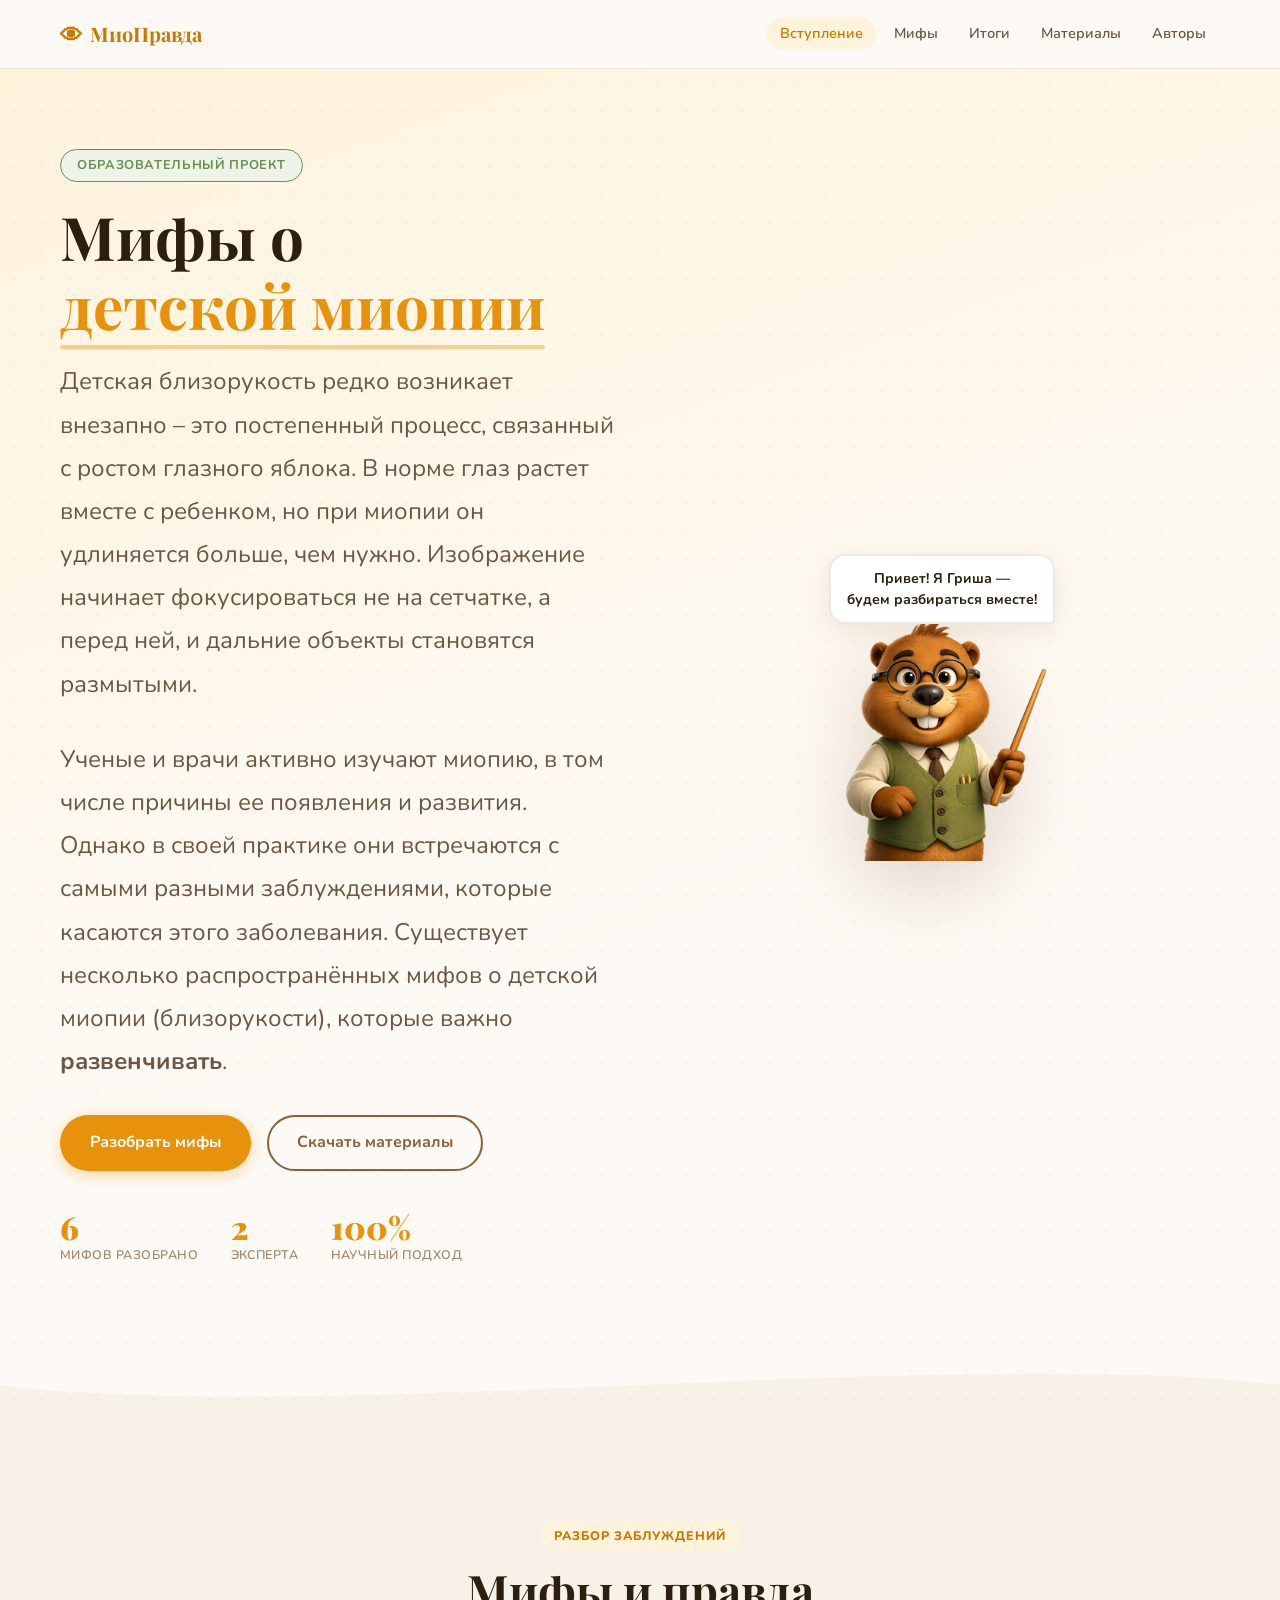
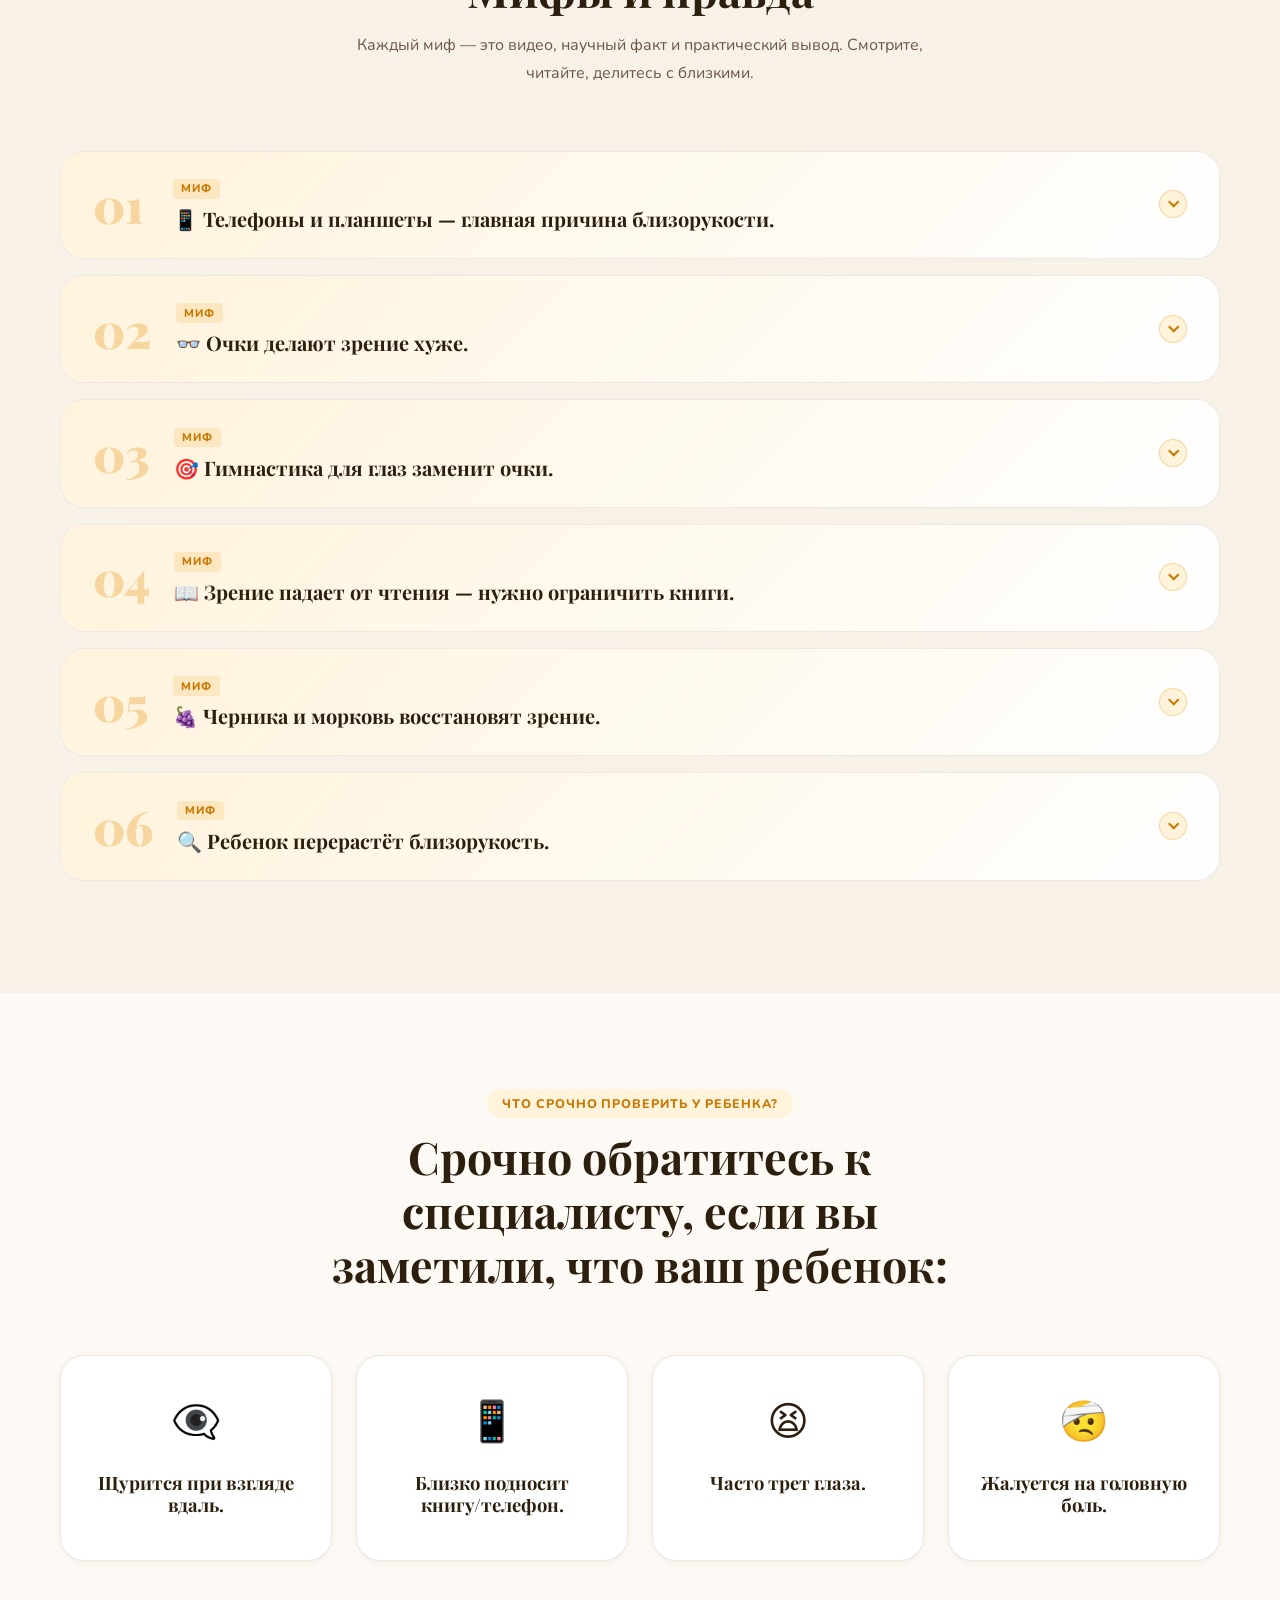
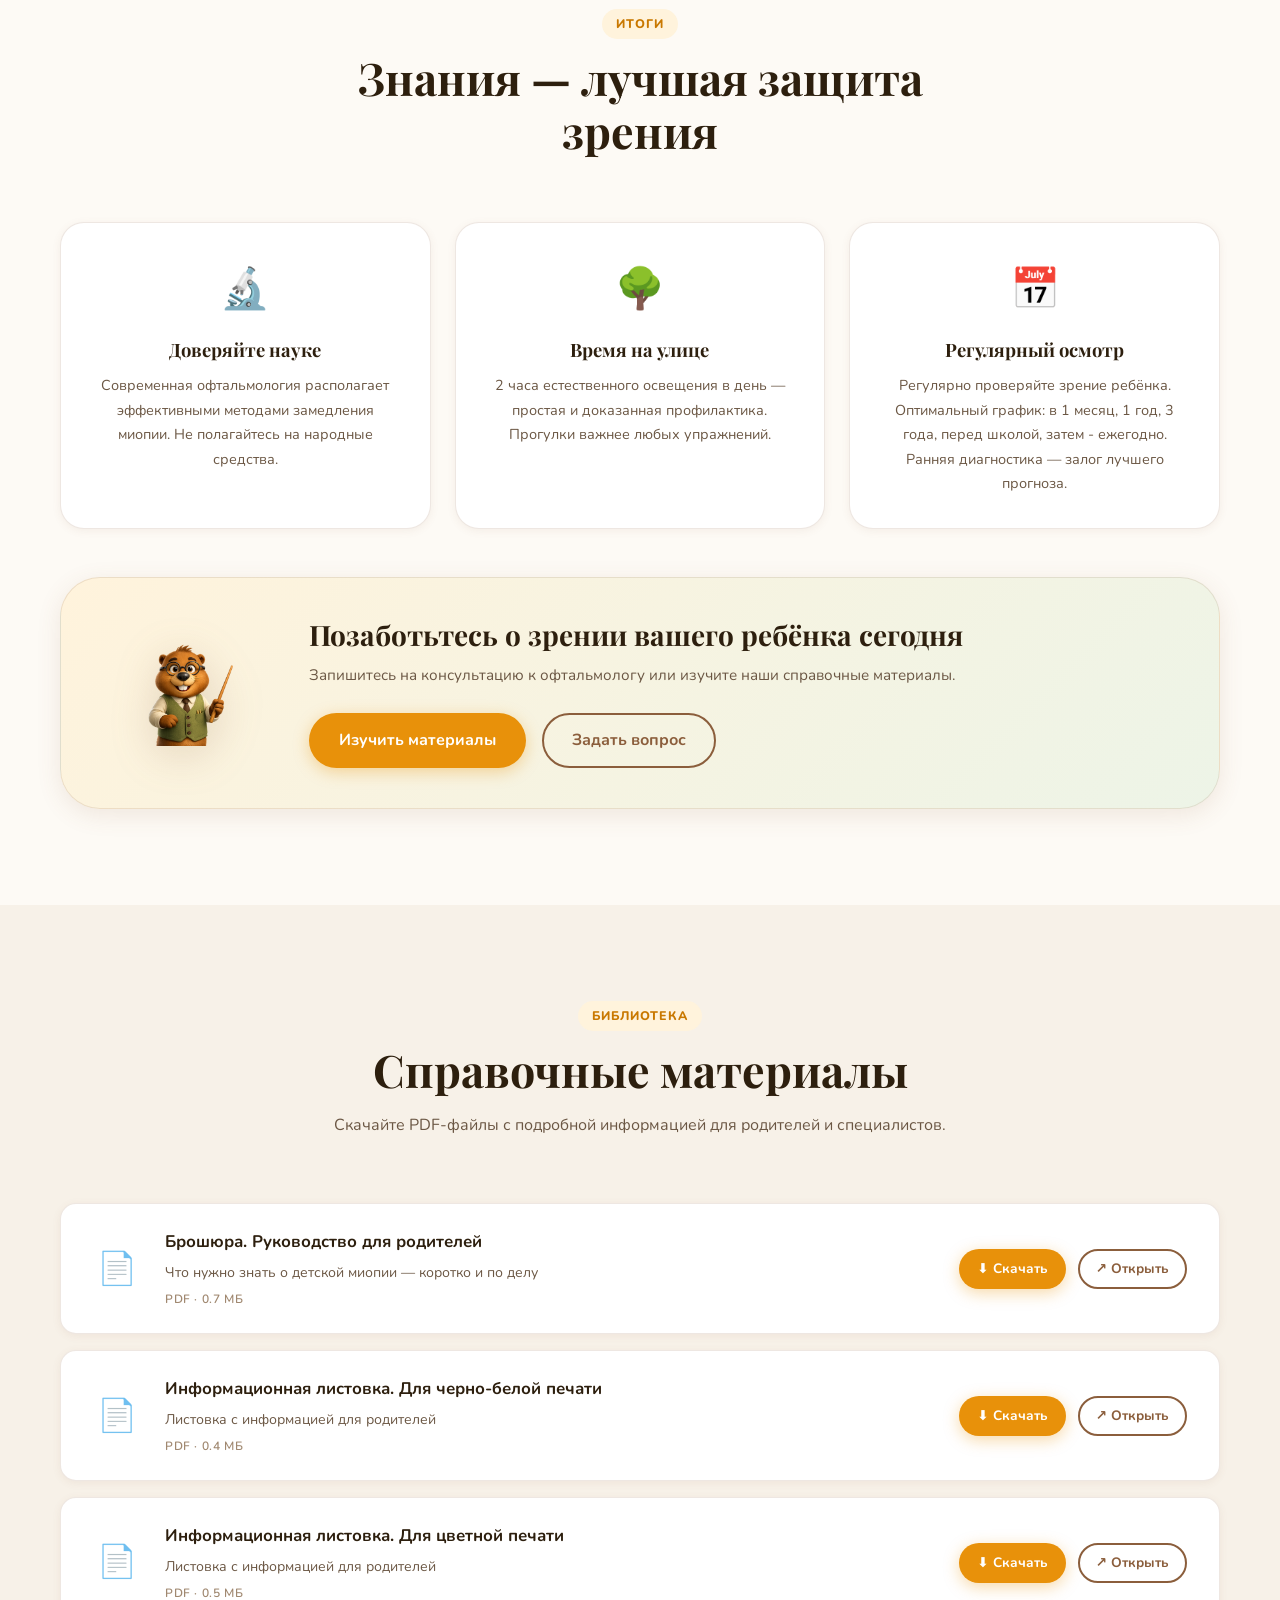
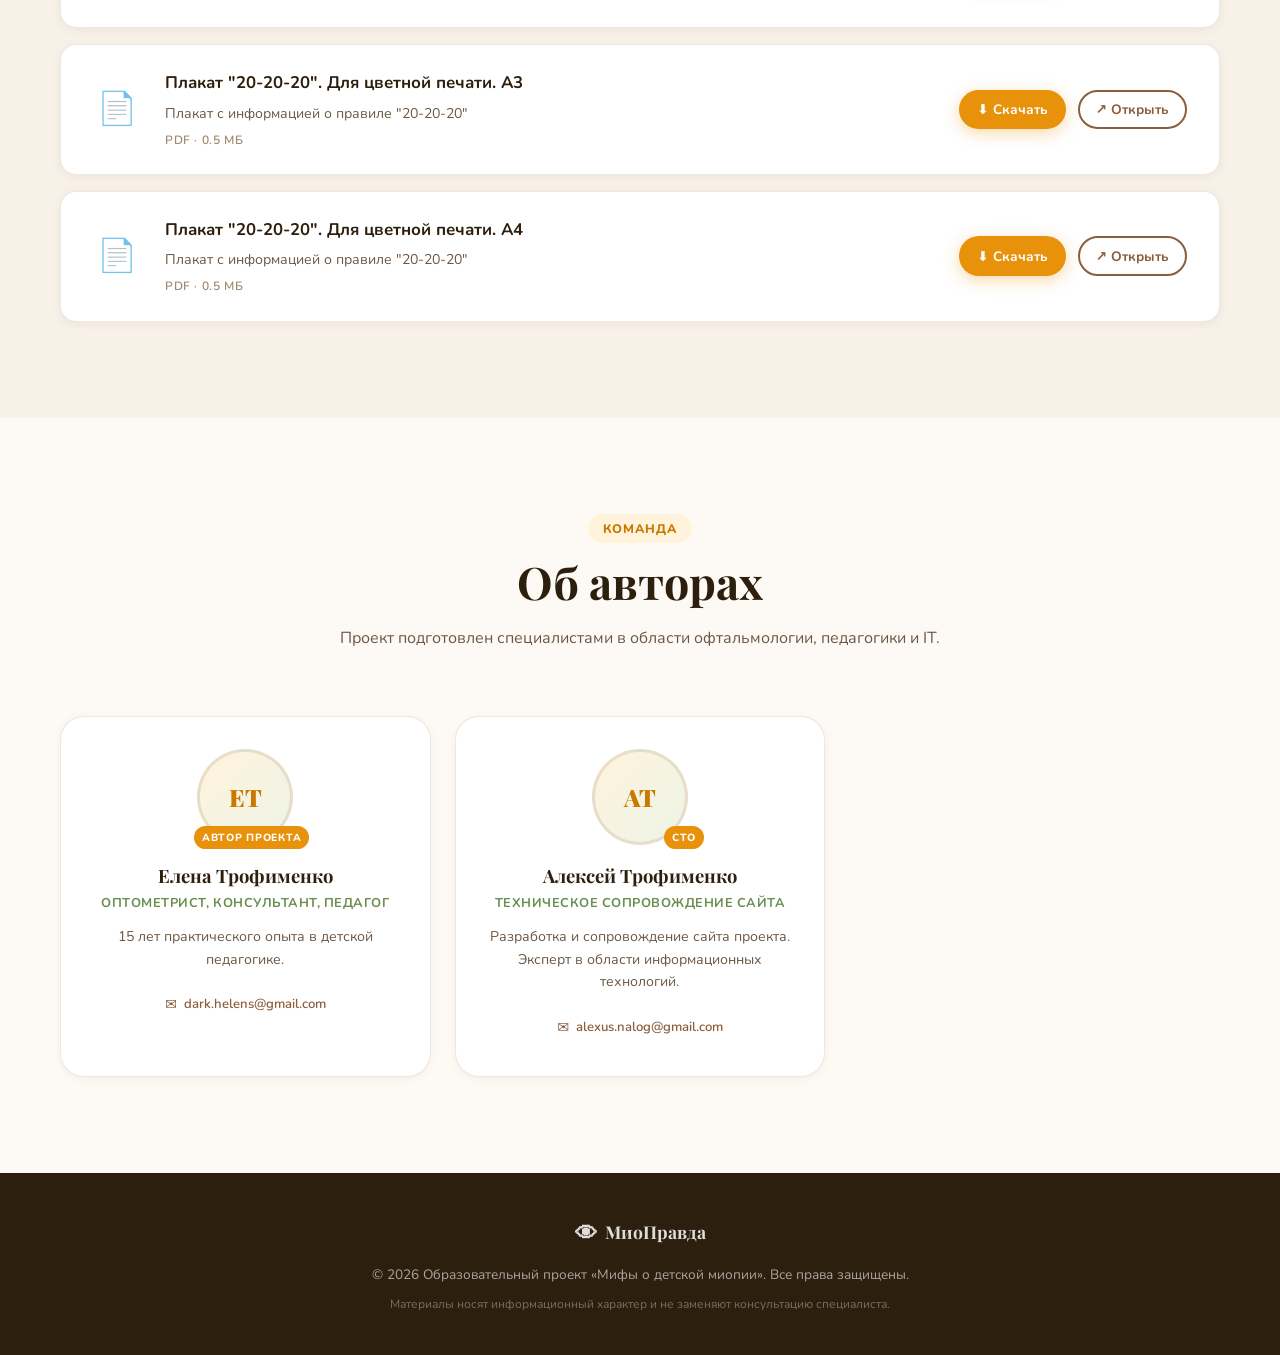
==== commit 85e3e40b: "Update index.html" ====
--- a/index.html
+++ b/index.html
@@ -550,6 +550,37 @@
             </div>
           </div>
 
+			<!-- TODO: замените название, описание и ссылку -->
+          <div class="material-card reveal reveal-delay-2">
+            <div class="material-icon">📄</div>
+            <div class="material-info">
+              <h4 class="material-name">Плакат "20-20-20". Для цветной печати. А3</h4>
+              <p class="material-desc">Плакат с информацией о правиле "20-20-20"</p>
+              <div class="material-meta">PDF · 0.5 МБ</div>
+            </div>
+            <div class="material-actions">
+              <!-- TODO: замените href на реальный путь к файлу -->
+              <a href="/files/MioPravda_Poster_A3_v3_color.zip" class="btn btn-sm btn-primary" download>⬇ Скачать</a>
+              <a href="/files/MioPravda_Poster_A3_v3_color.pdf" class="btn btn-sm btn-ghost" target="_blank">↗ Открыть</a>
+            </div>
+          </div>
+
+			<!-- TODO: замените название, описание и ссылку -->
+          <div class="material-card reveal reveal-delay-2">
+            <div class="material-icon">📄</div>
+            <div class="material-info">
+              <h4 class="material-name">Плакат "20-20-20". Для цветной печати. А4</h4>
+              <p class="material-desc">Плакат с информацией о правиле "20-20-20"</p>
+              <div class="material-meta">PDF · 0.5 МБ</div>
+            </div>
+            <div class="material-actions">
+              <!-- TODO: замените href на реальный путь к файлу -->
+              <a href="/files/MioPravda_Poster_A4_v3_color.zip" class="btn btn-sm btn-primary" download>⬇ Скачать</a>
+              <a href="/files/MioPravda_Poster_A4_v3_color" class="btn btn-sm btn-ghost" target="_blank">↗ Открыть</a>
+            </div>
+          </div>
+
+
           <!-- TODO: добавьте новые файлы, скопировав .material-card -->
 
         </div>
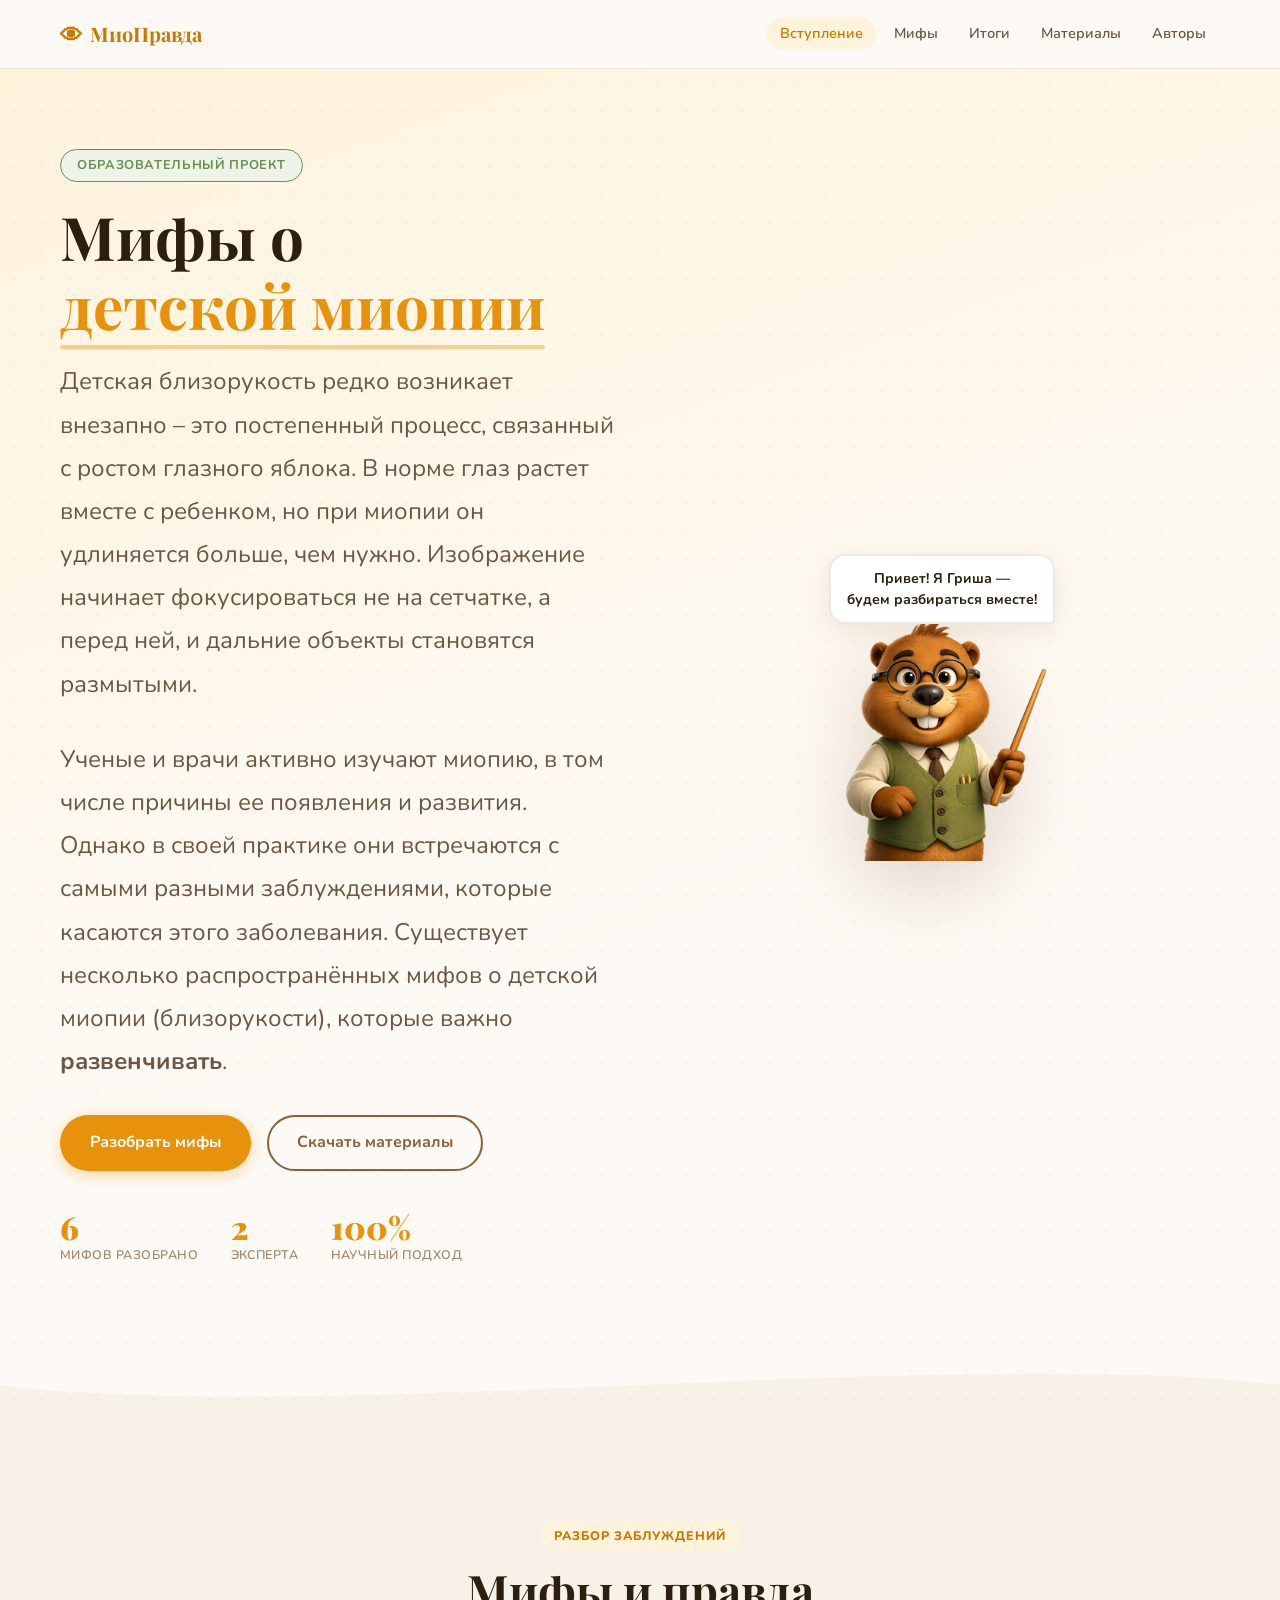
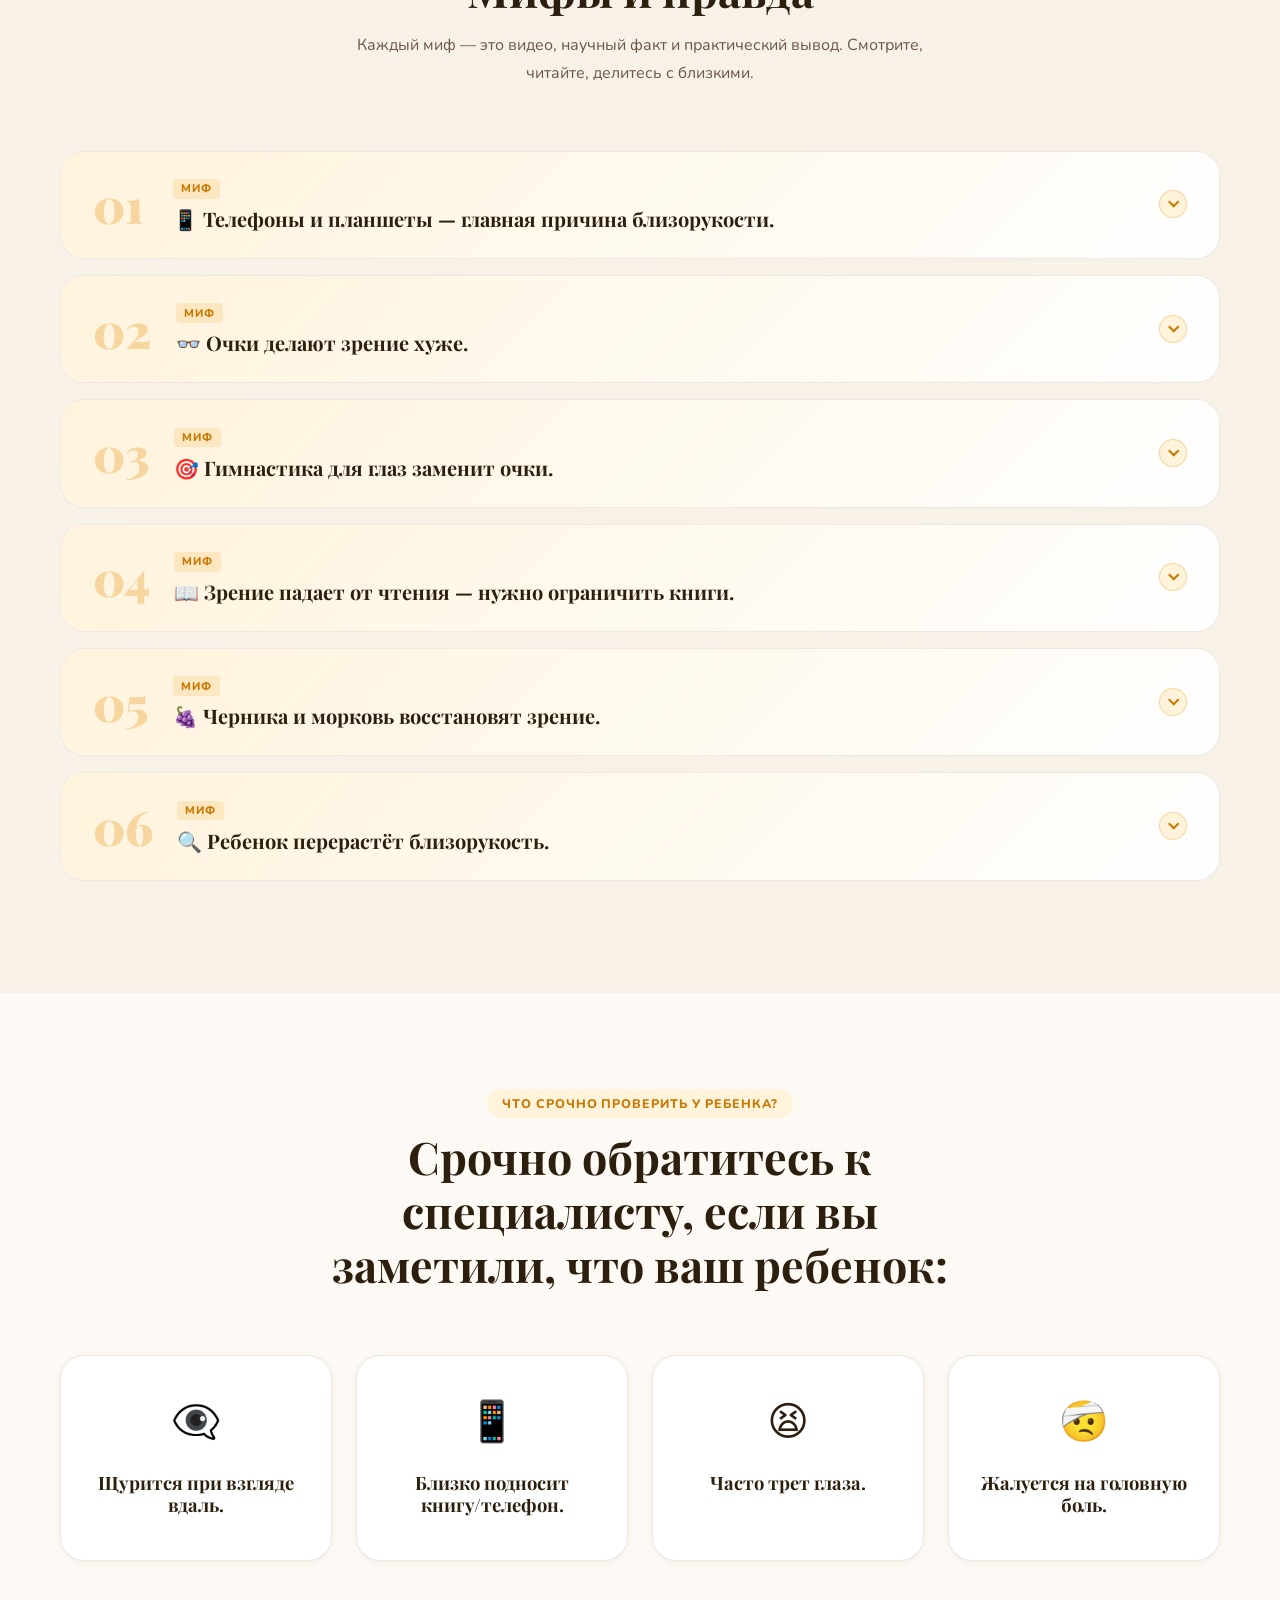
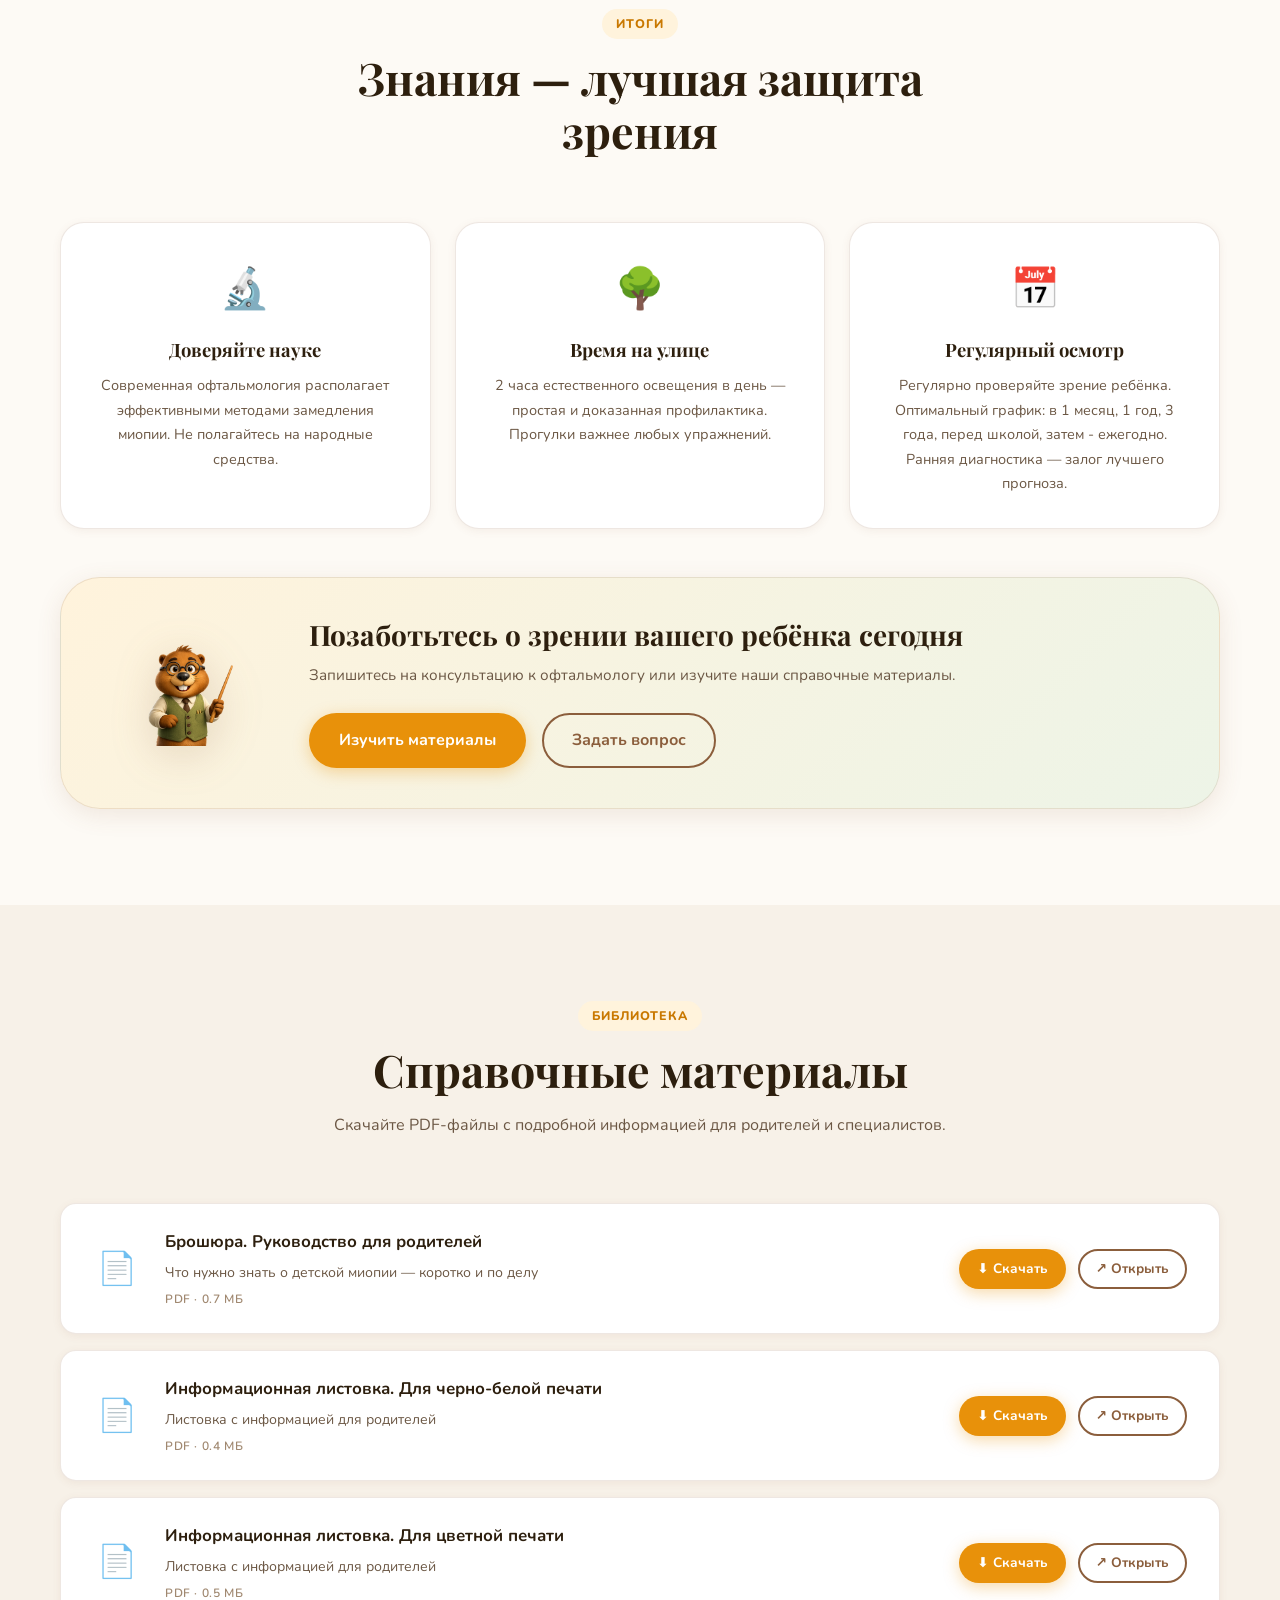
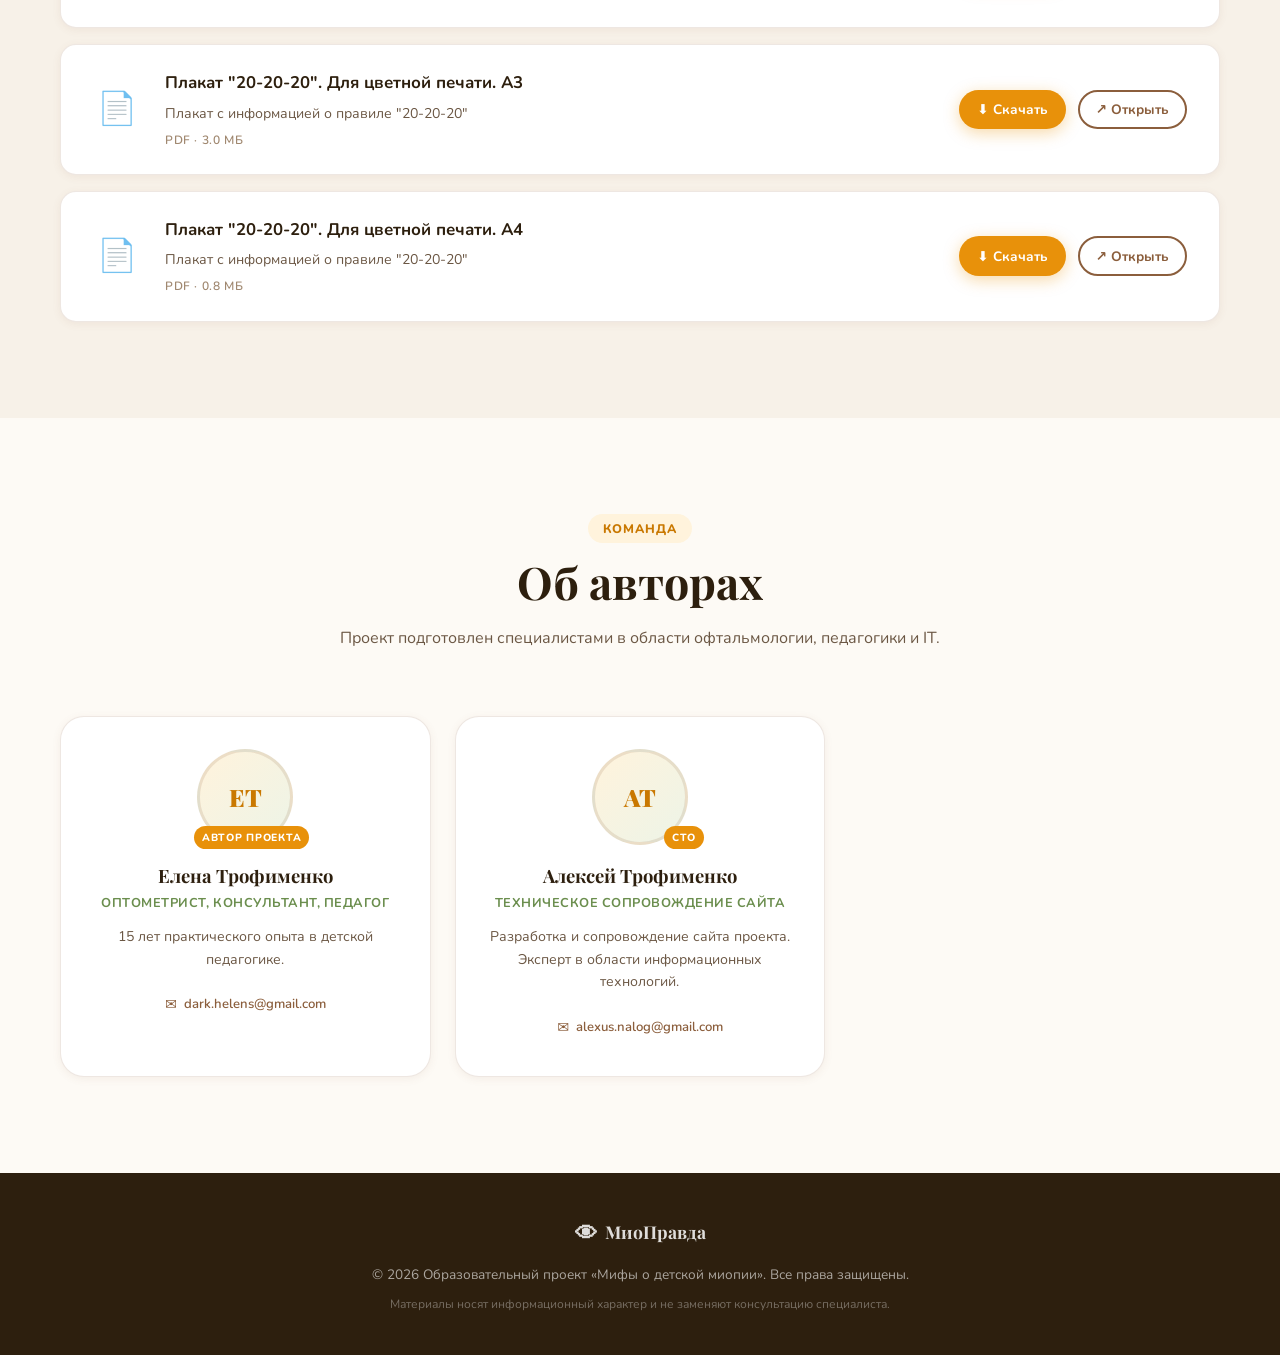
==== commit 92b979da: "Update index.html" ====
--- a/index.html
+++ b/index.html
@@ -556,7 +556,7 @@
             <div class="material-info">
               <h4 class="material-name">Плакат "20-20-20". Для цветной печати. А3</h4>
               <p class="material-desc">Плакат с информацией о правиле "20-20-20"</p>
-              <div class="material-meta">PDF · 0.5 МБ</div>
+              <div class="material-meta">PDF · 3.0 МБ</div>
             </div>
             <div class="material-actions">
               <!-- TODO: замените href на реальный путь к файлу -->
@@ -571,7 +571,7 @@
             <div class="material-info">
               <h4 class="material-name">Плакат "20-20-20". Для цветной печати. А4</h4>
               <p class="material-desc">Плакат с информацией о правиле "20-20-20"</p>
-              <div class="material-meta">PDF · 0.5 МБ</div>
+              <div class="material-meta">PDF · 0.8 МБ</div>
             </div>
             <div class="material-actions">
               <!-- TODO: замените href на реальный путь к файлу -->
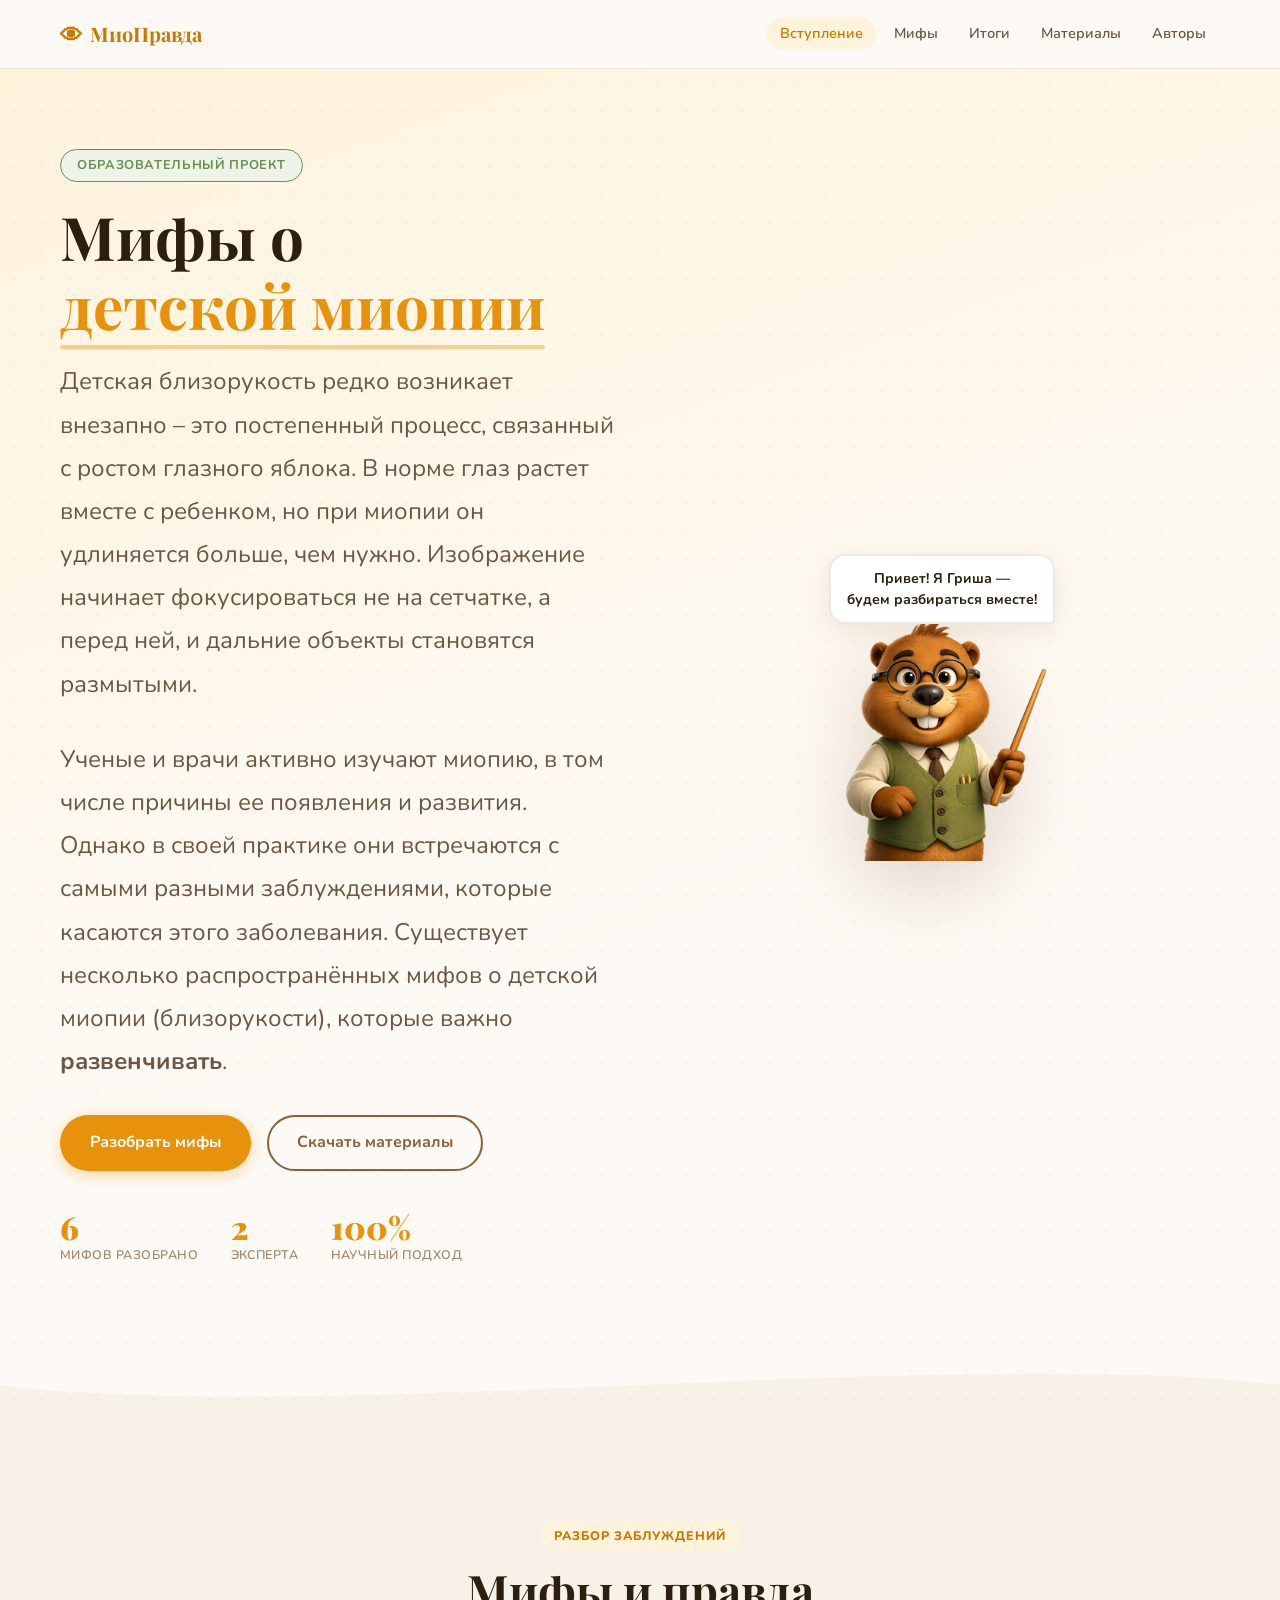
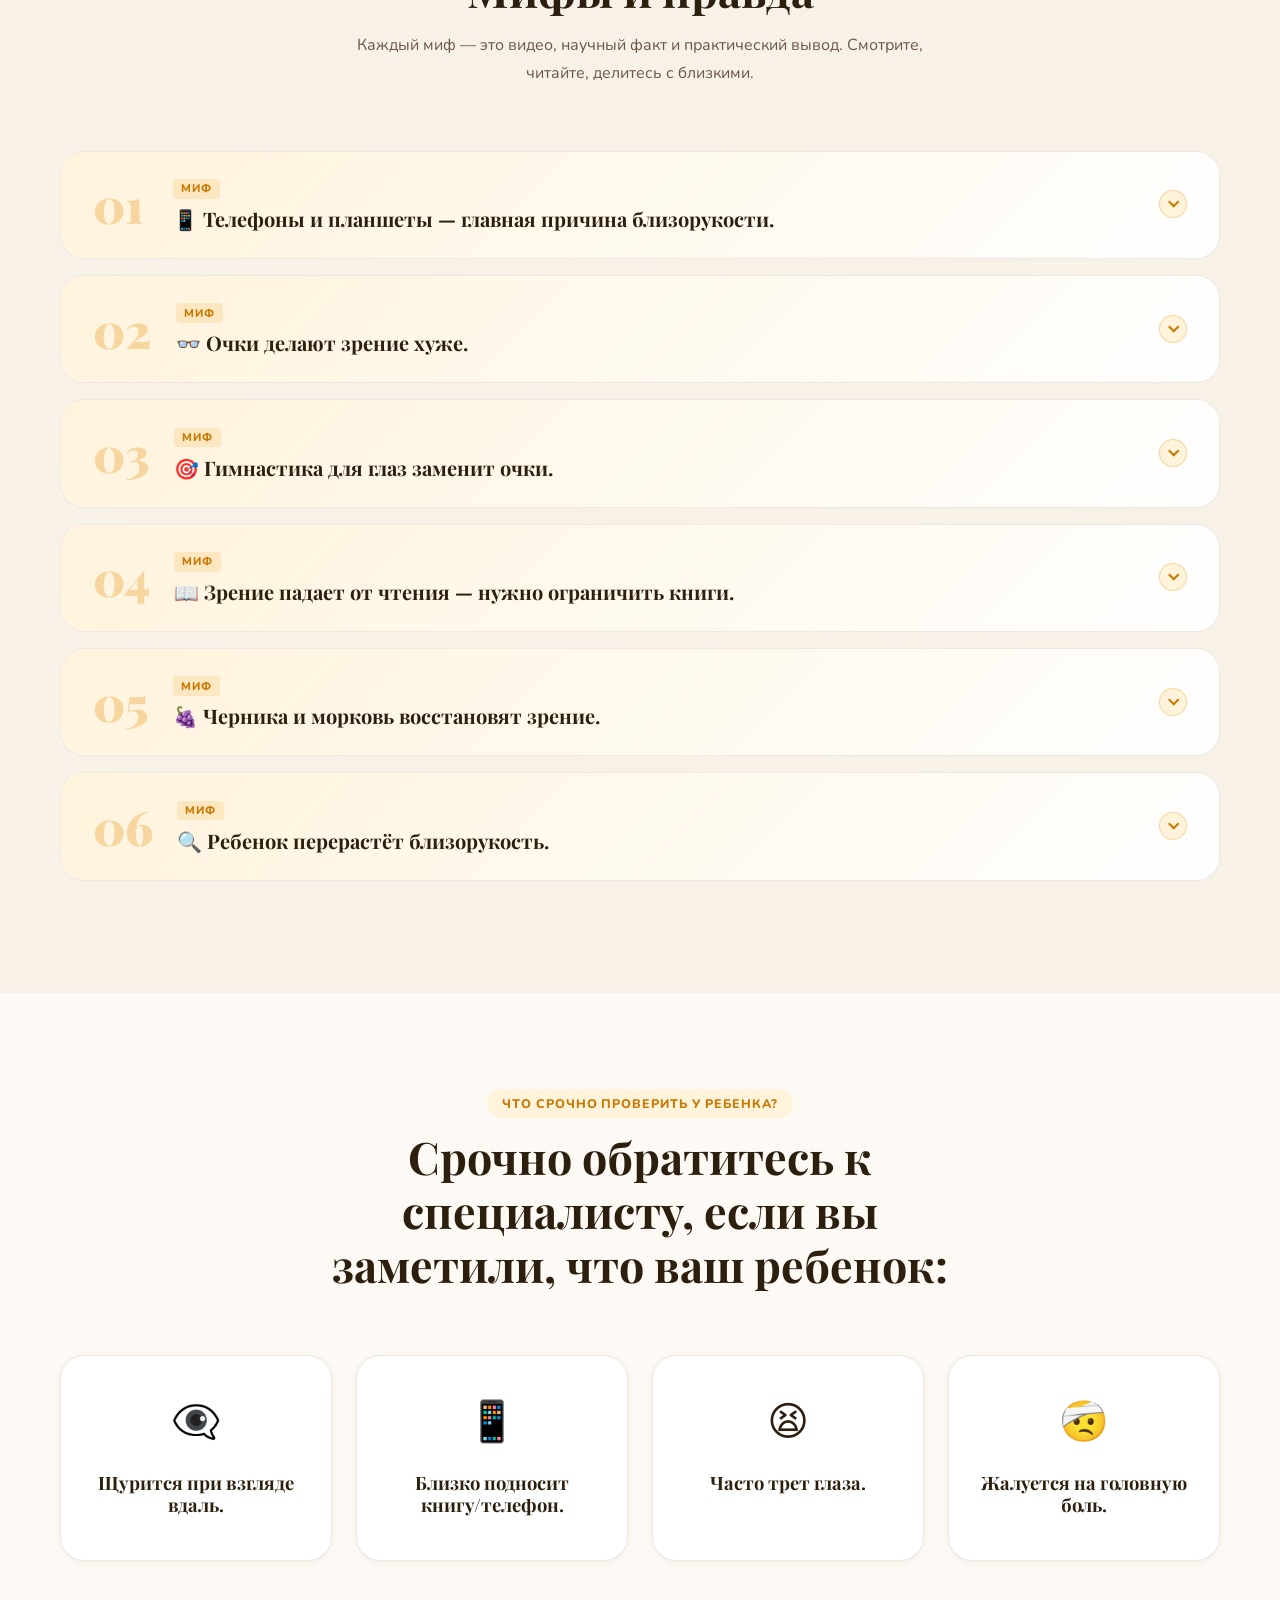
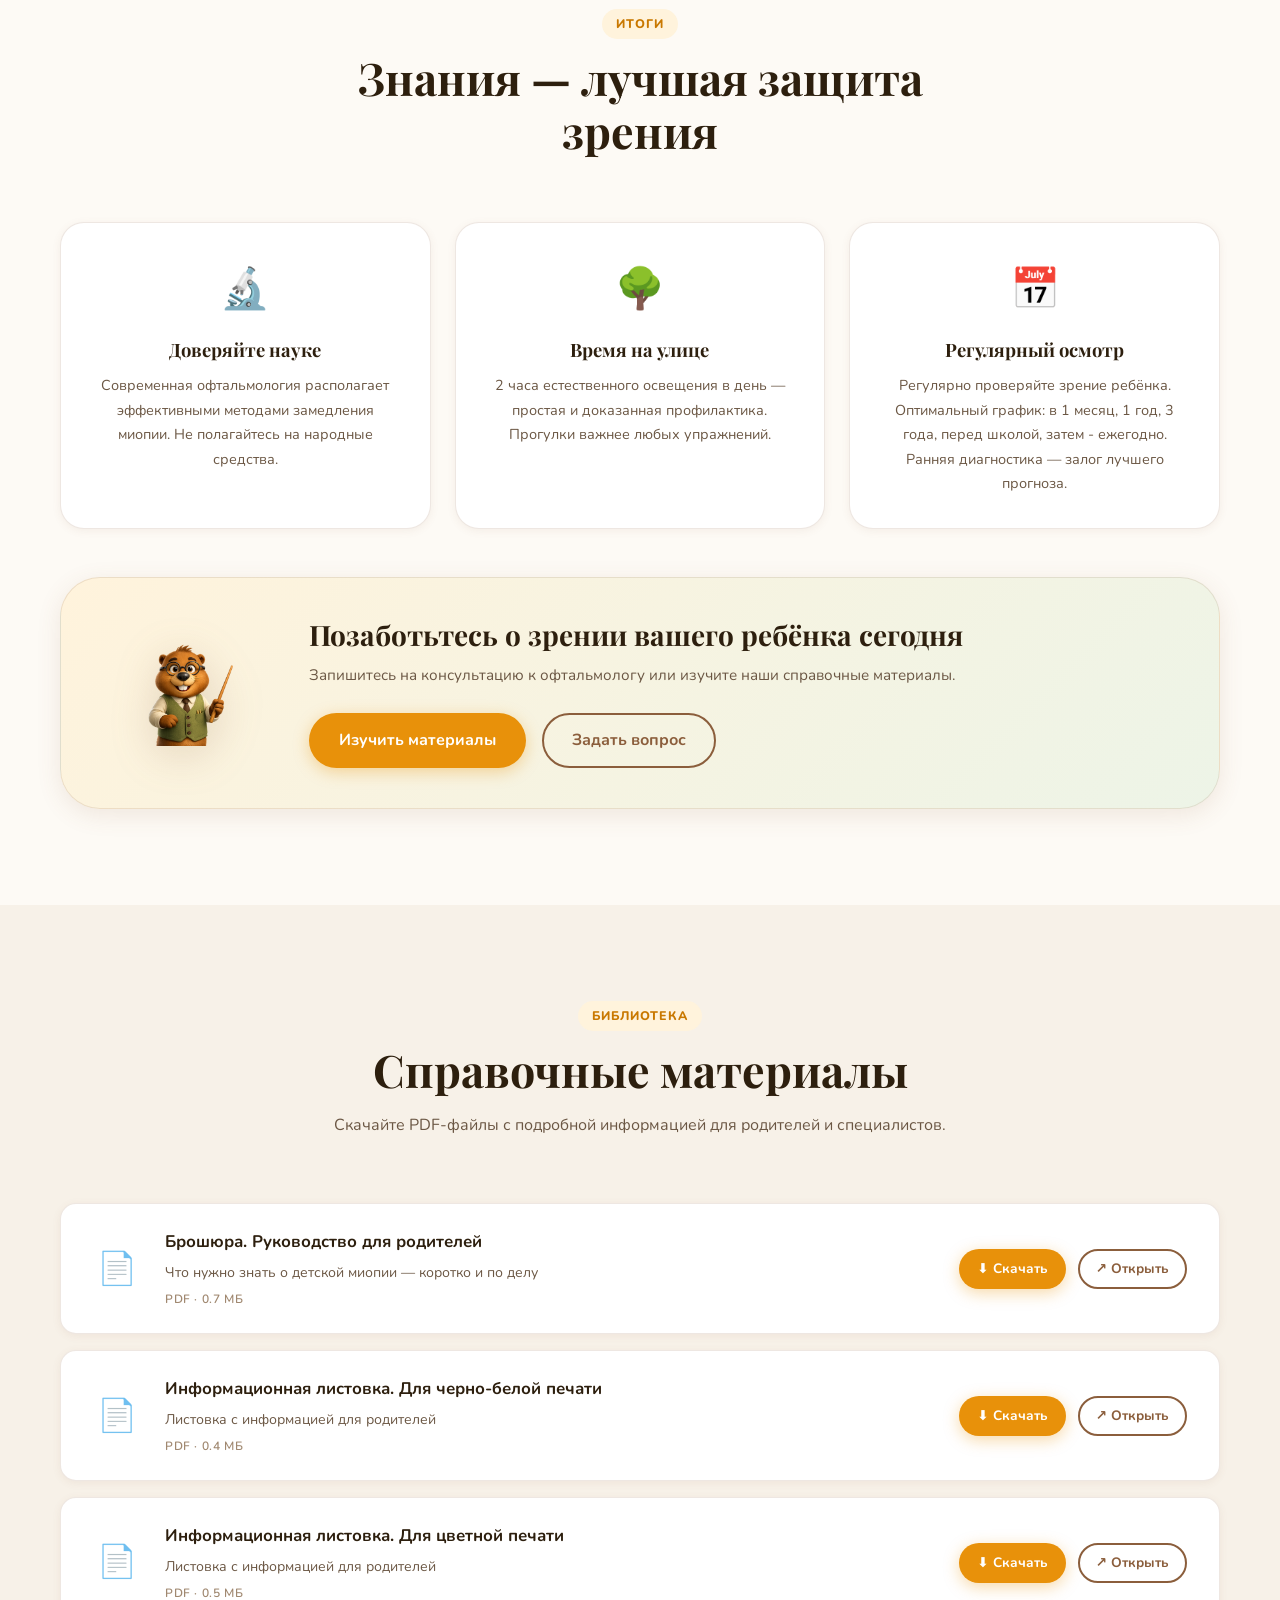
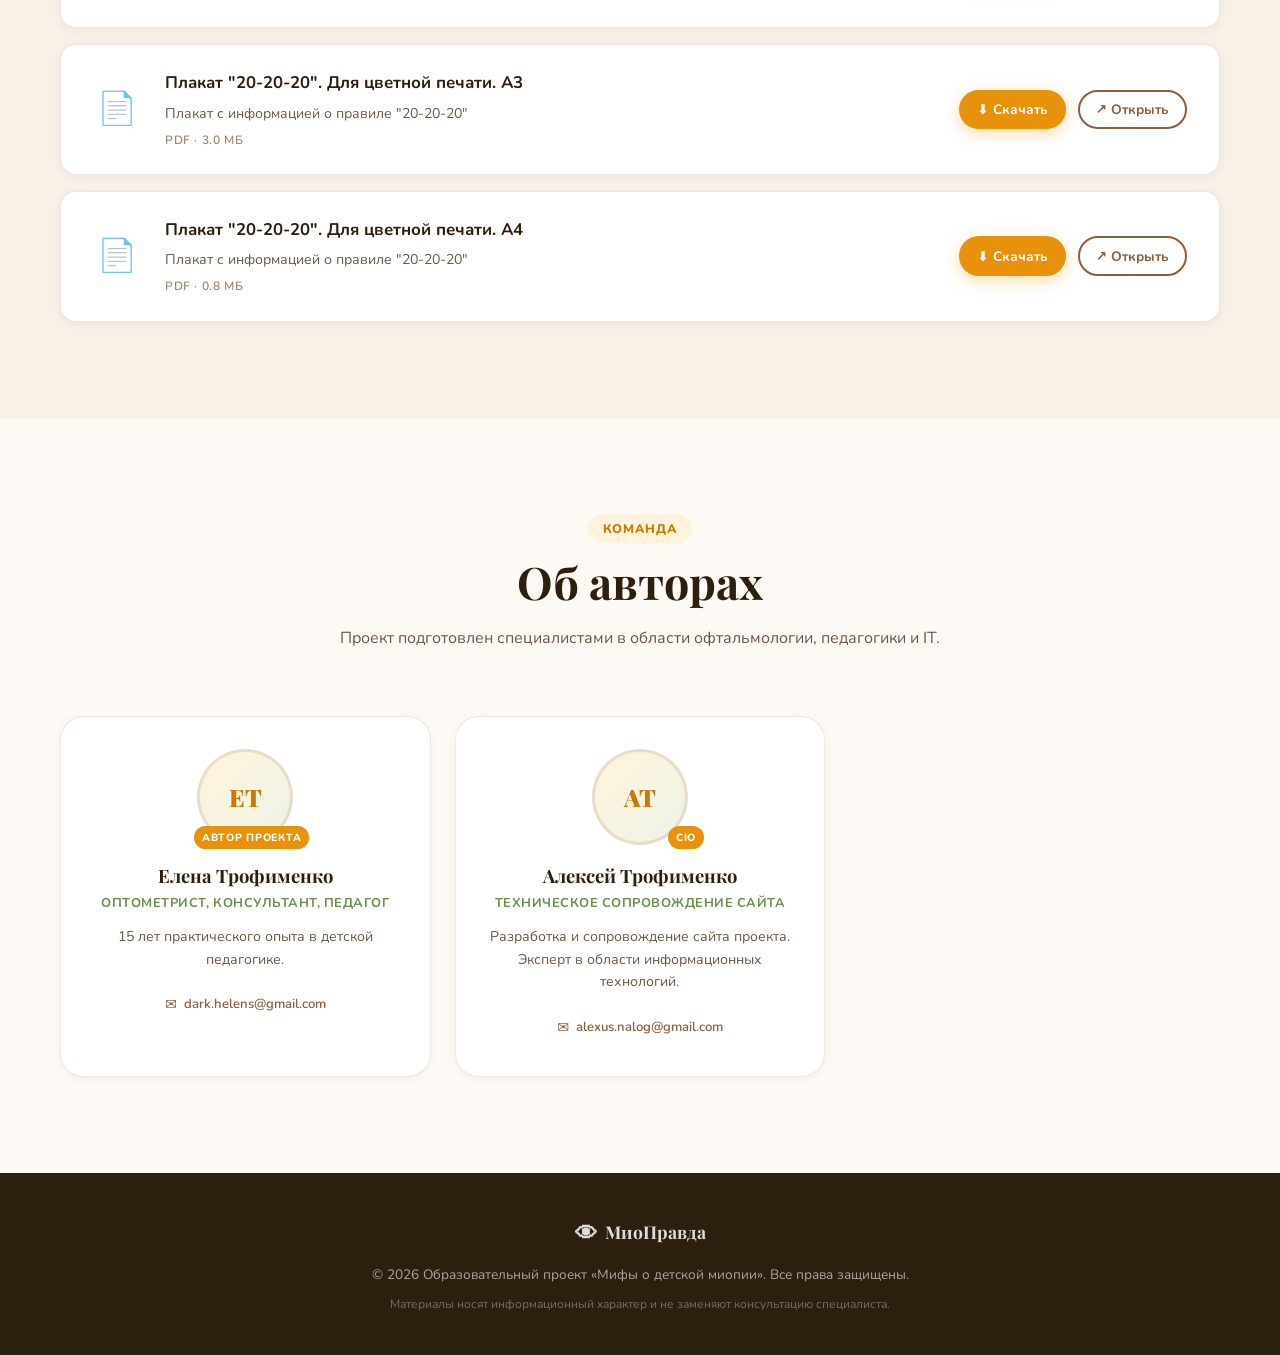
==== commit cb8a2c45: "Update index.html" ====
--- a/index.html
+++ b/index.html
@@ -576,7 +576,7 @@
             <div class="material-actions">
               <!-- TODO: замените href на реальный путь к файлу -->
               <a href="/files/MioPravda_Poster_A4_v3_color.zip" class="btn btn-sm btn-primary" download>⬇ Скачать</a>
-              <a href="/files/MioPravda_Poster_A4_v3_color" class="btn btn-sm btn-ghost" target="_blank">↗ Открыть</a>
+              <a href="/files/MioPravda_Poster_A4_v3_color.pdf" class="btn btn-sm btn-ghost" target="_blank">↗ Открыть</a>
             </div>
           </div>
 
@@ -636,7 +636,7 @@
               <div class="author-photo-placeholder">
                 <span>АТ</span>
               </div>
-              <div class="author-badge">CTO</div>
+              <div class="author-badge">CIO</div>
             </div>
             <div class="author-info">
               <!-- TODO: замените имя -->
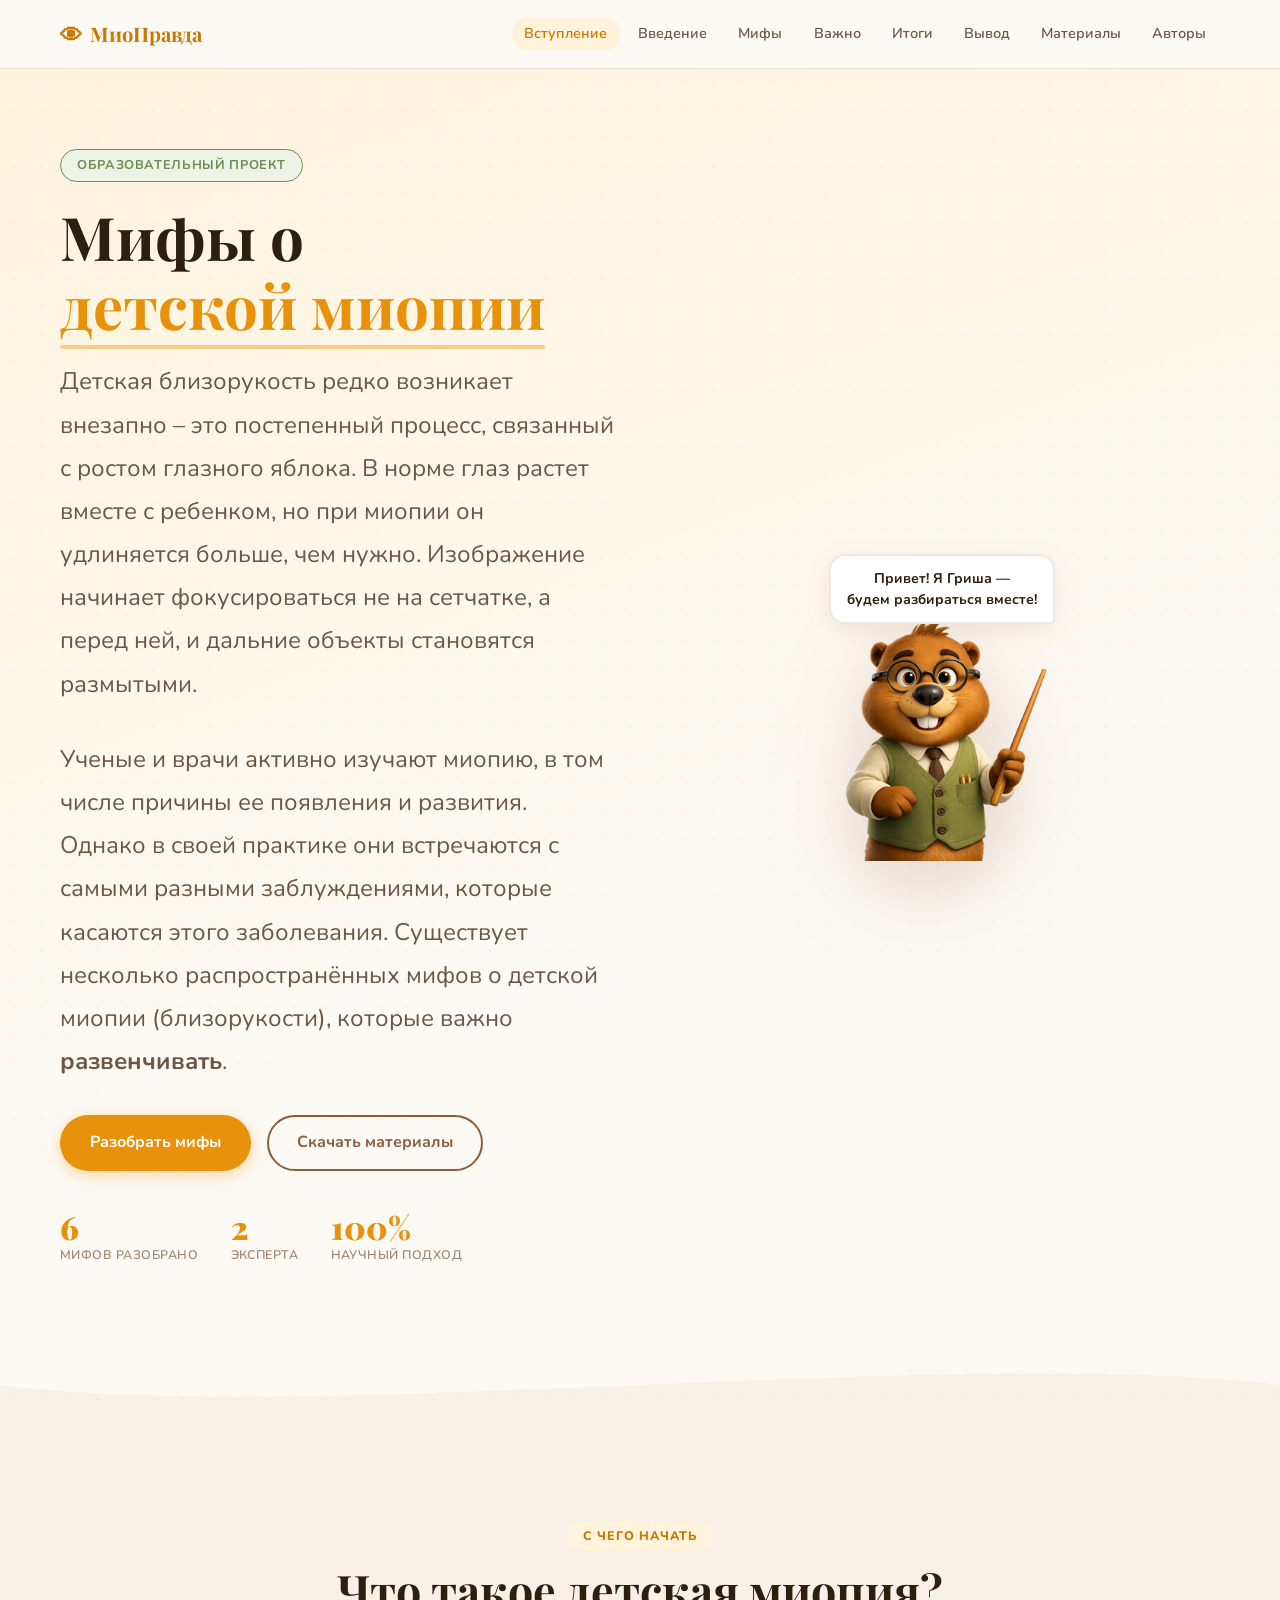
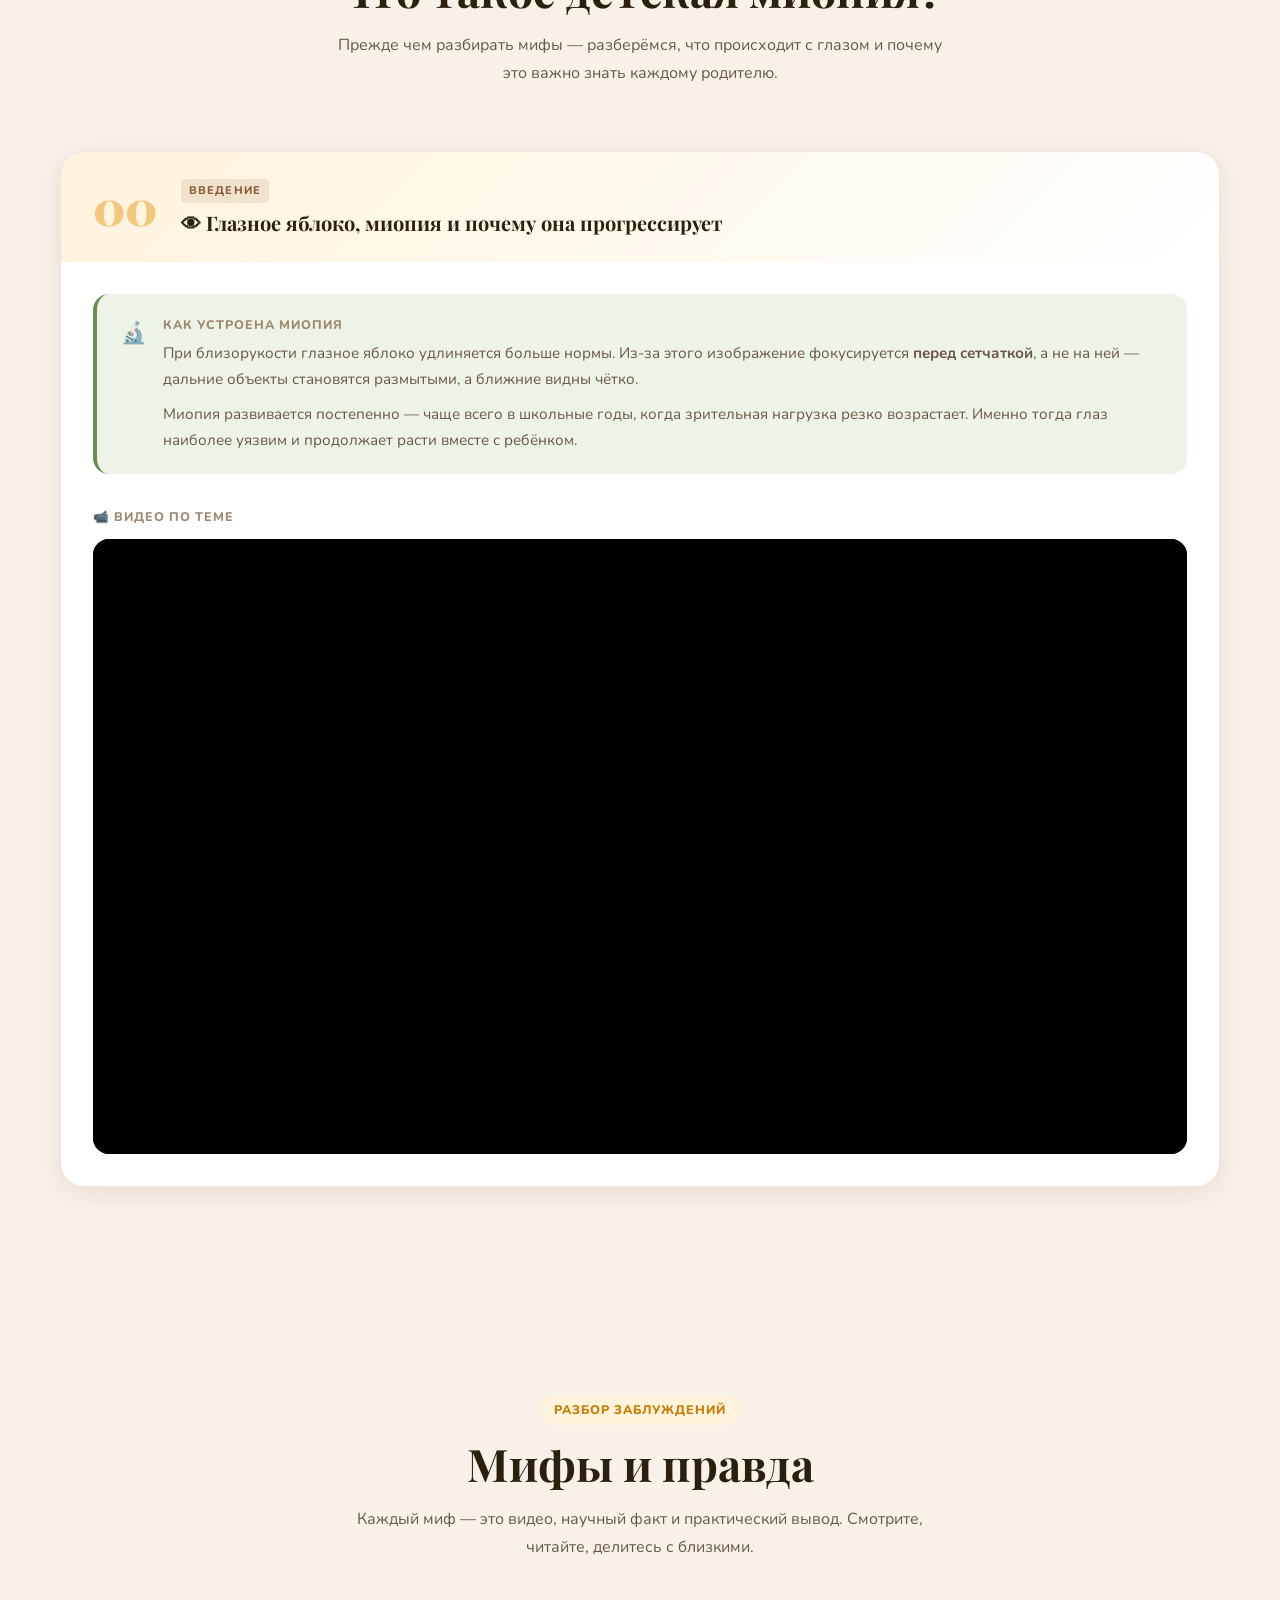
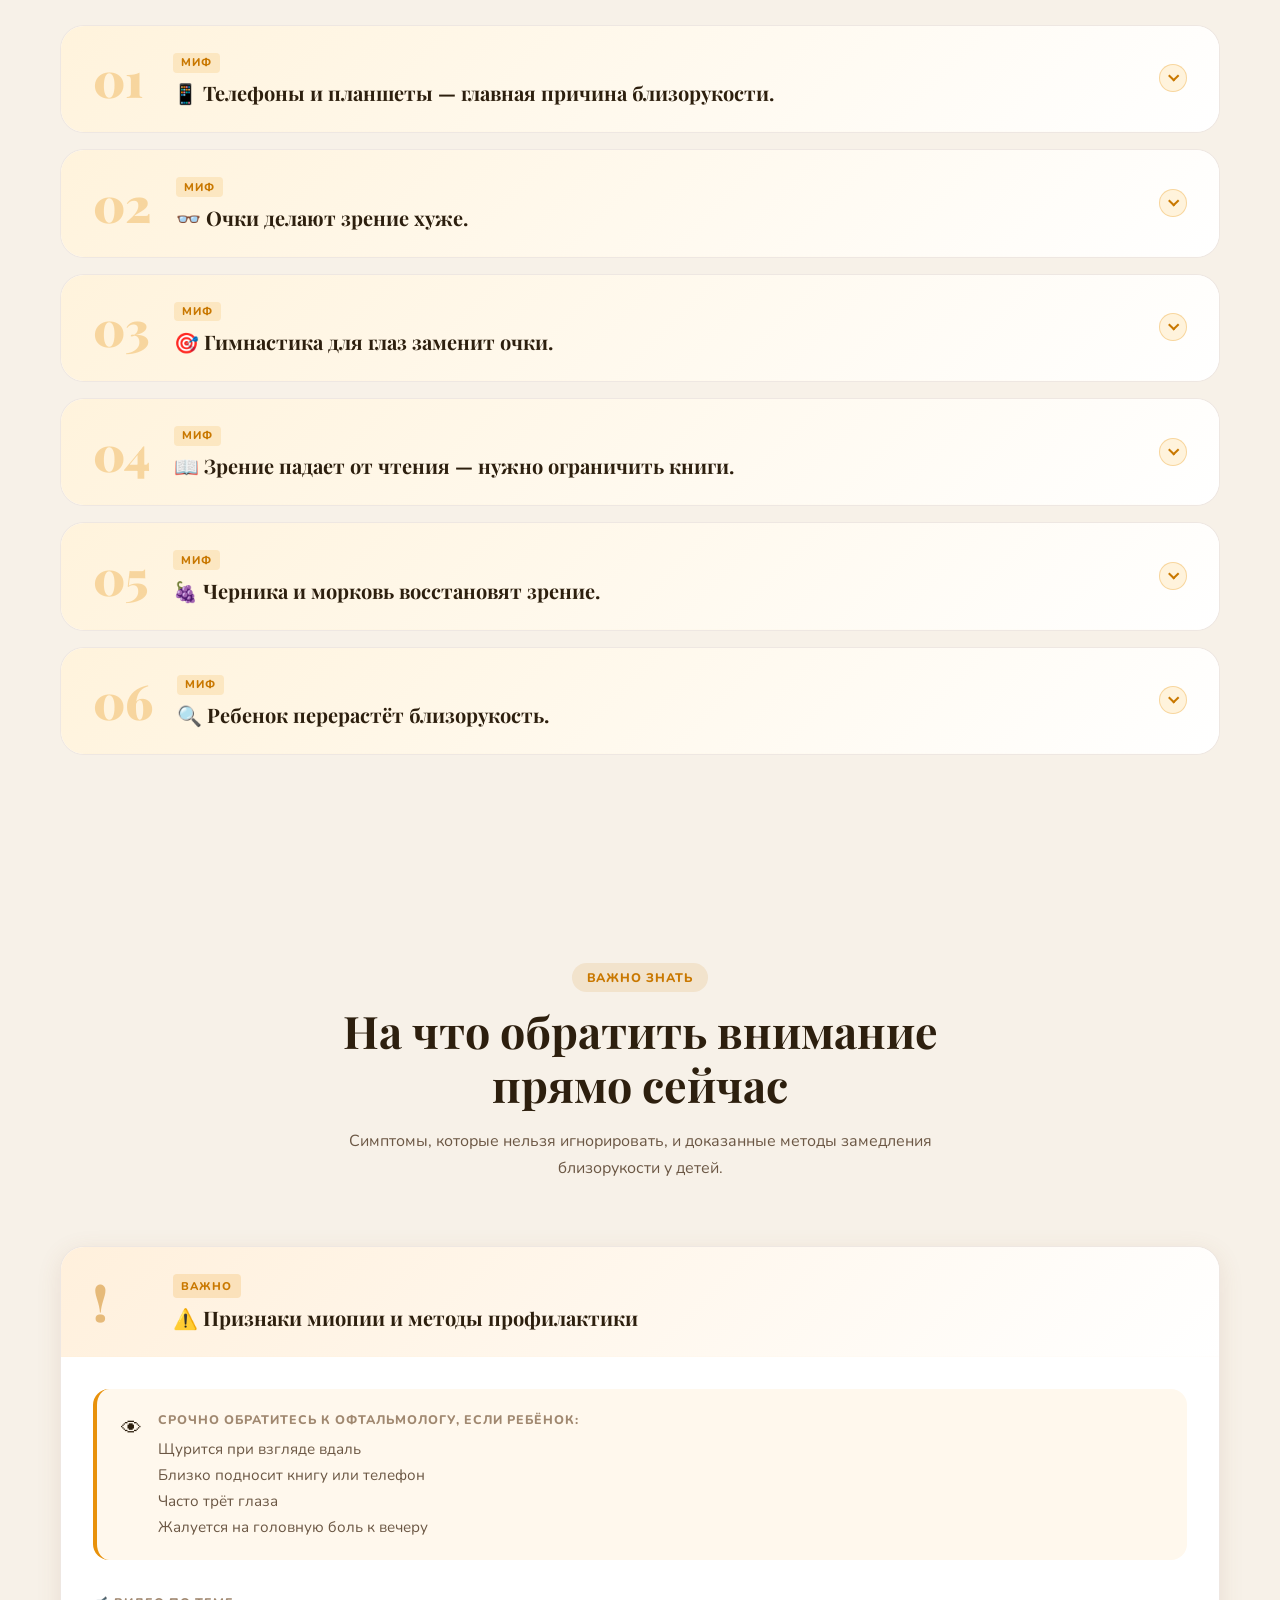
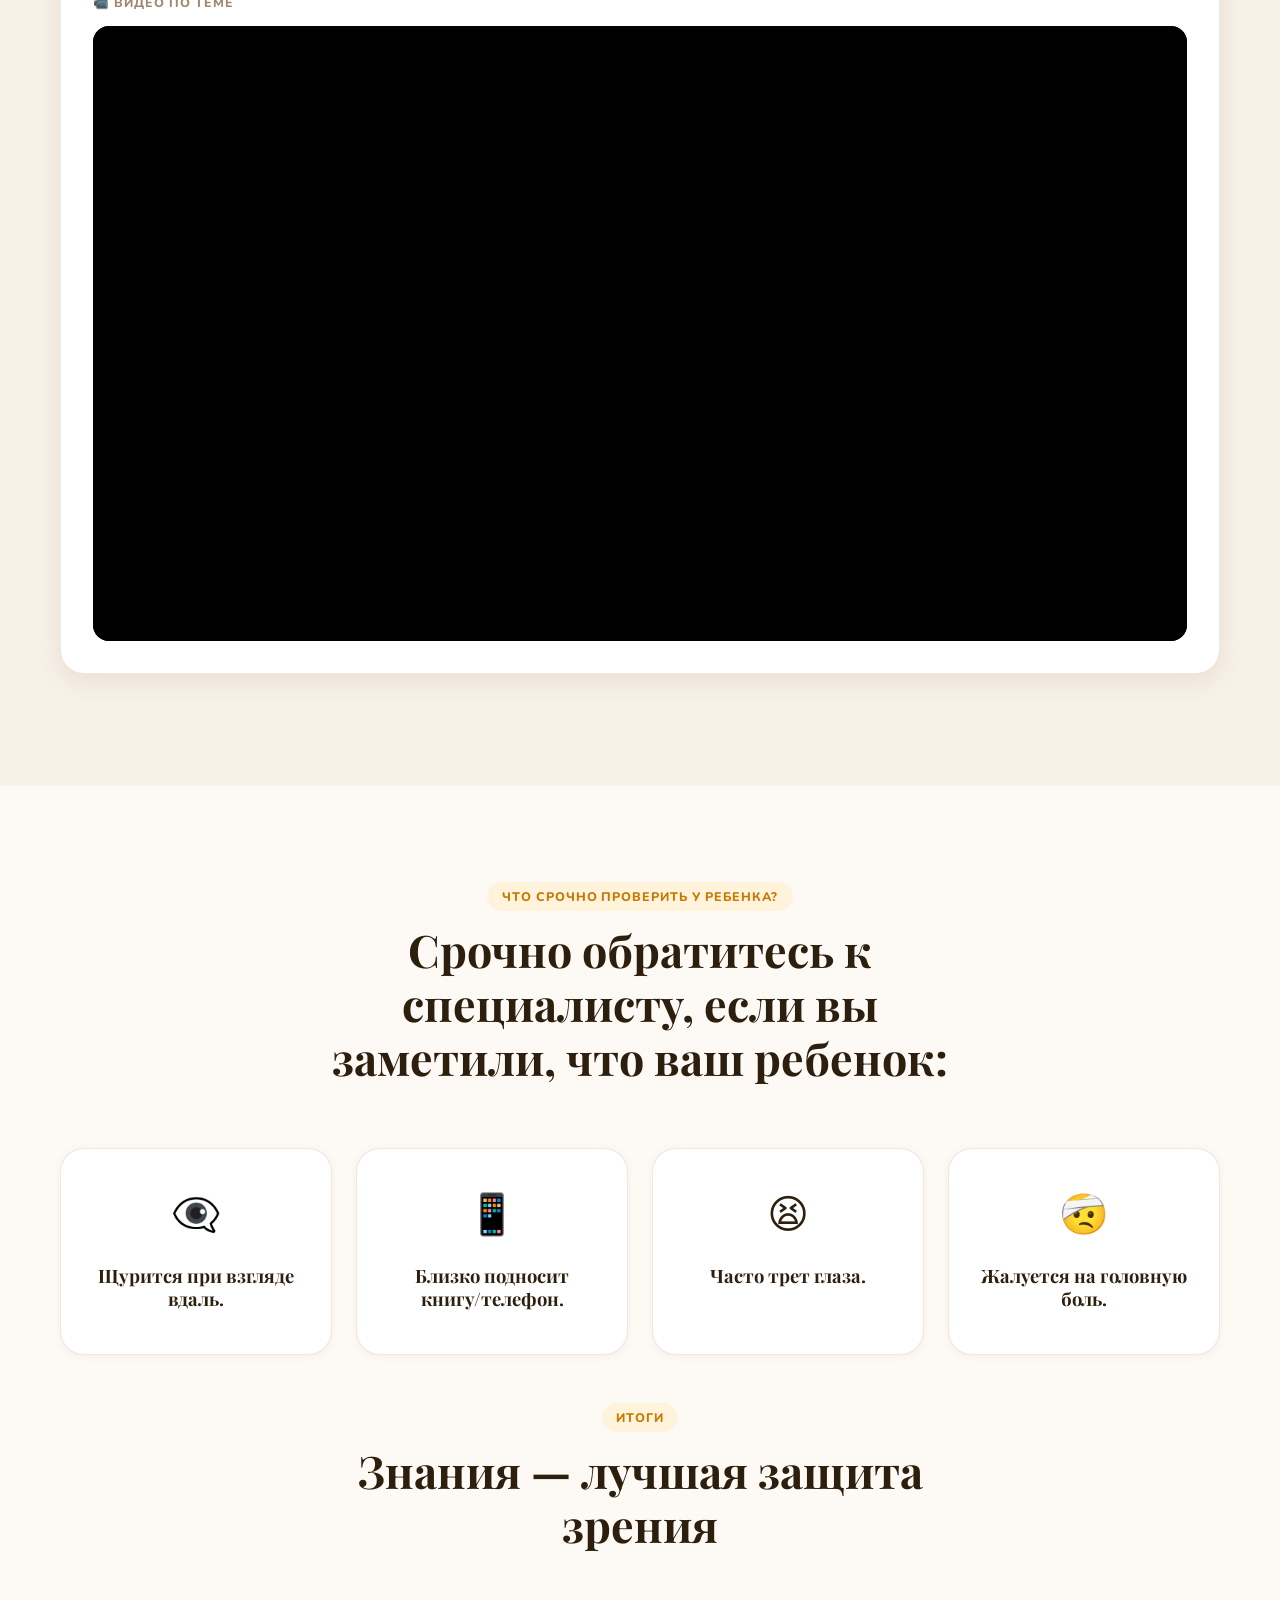
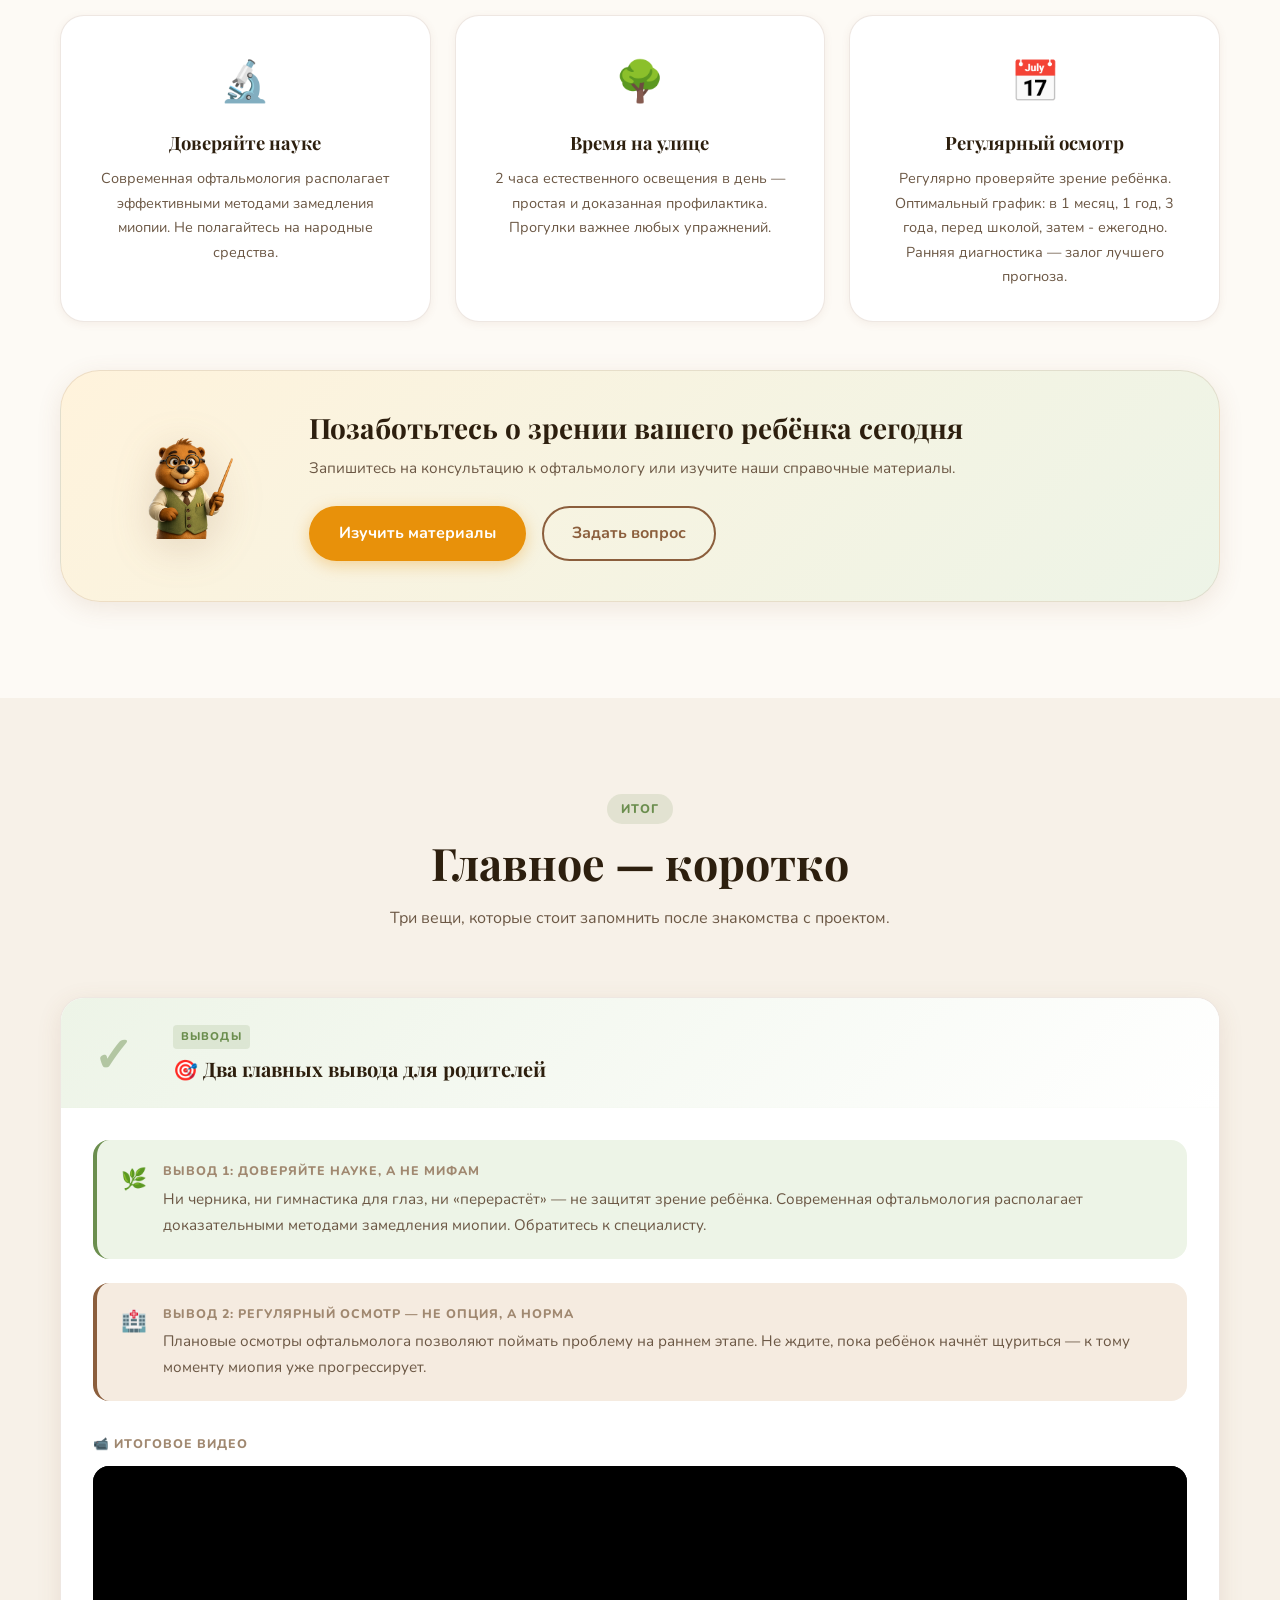
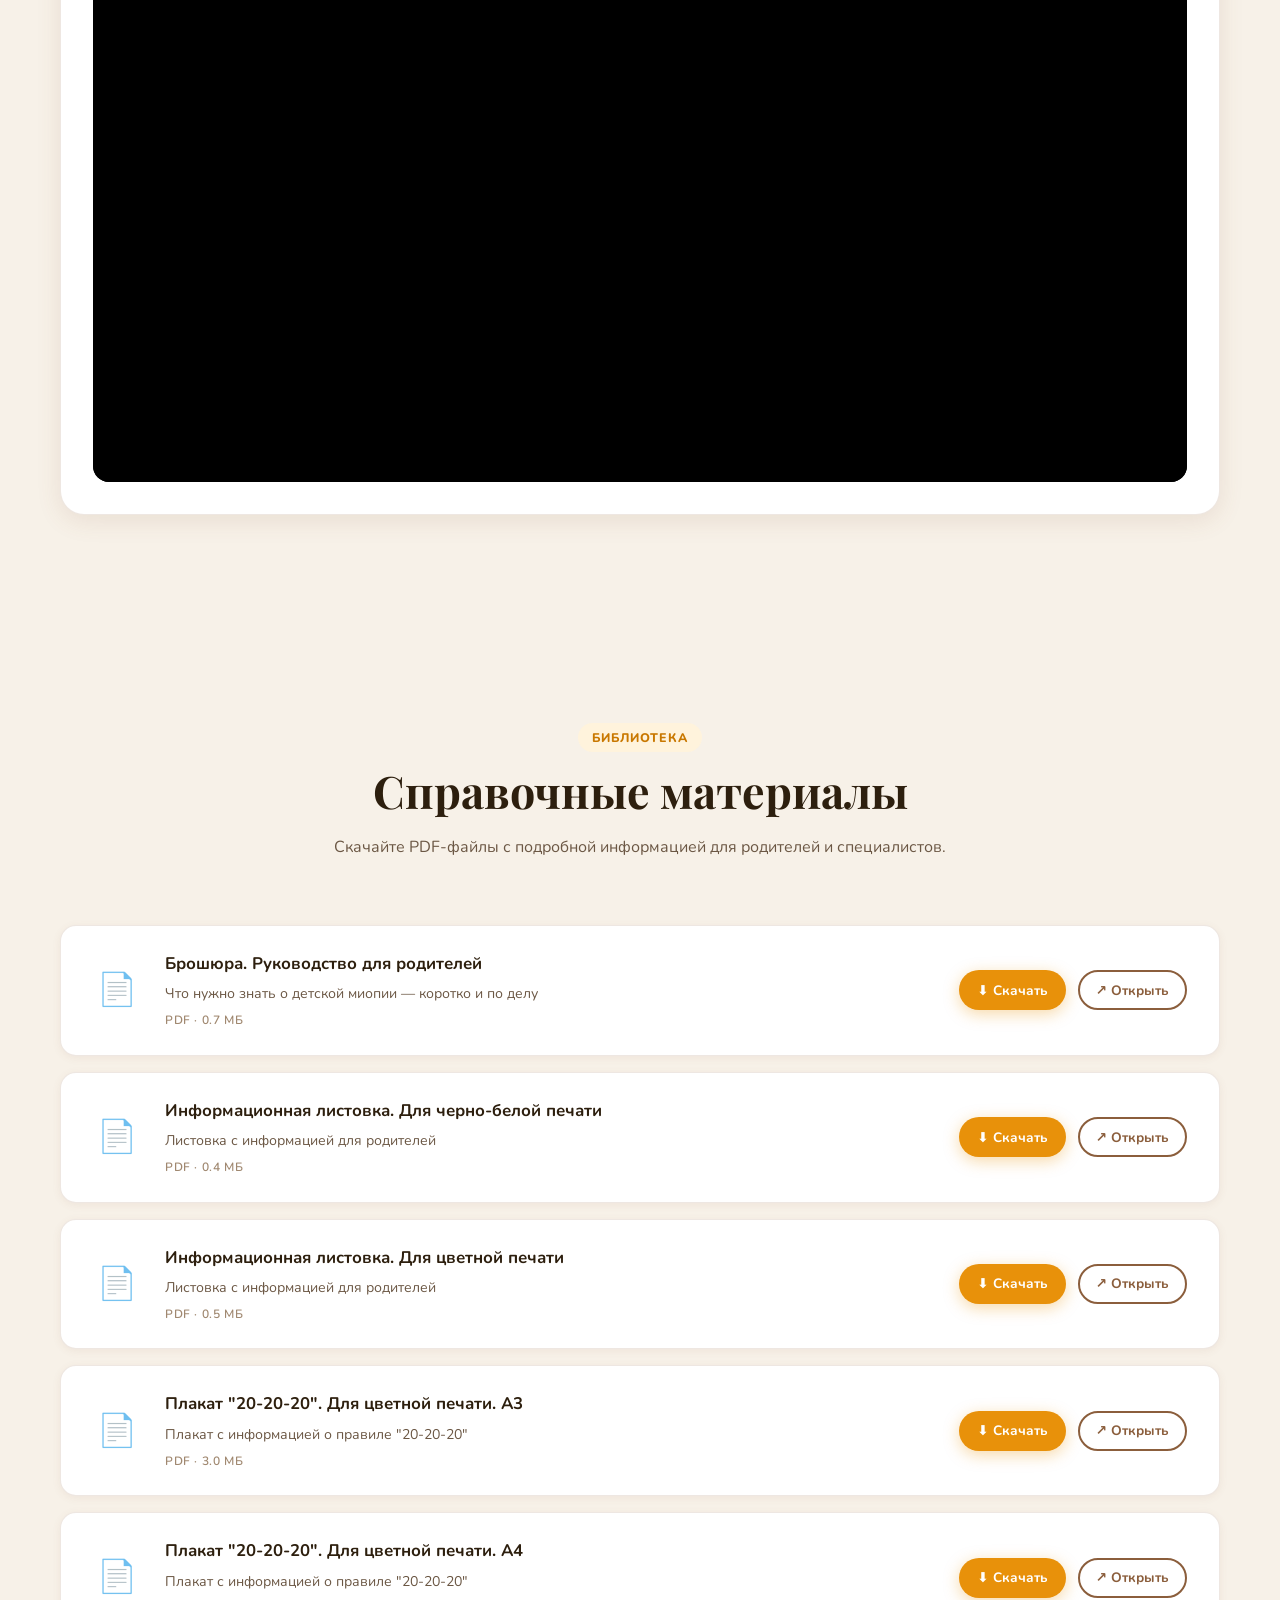
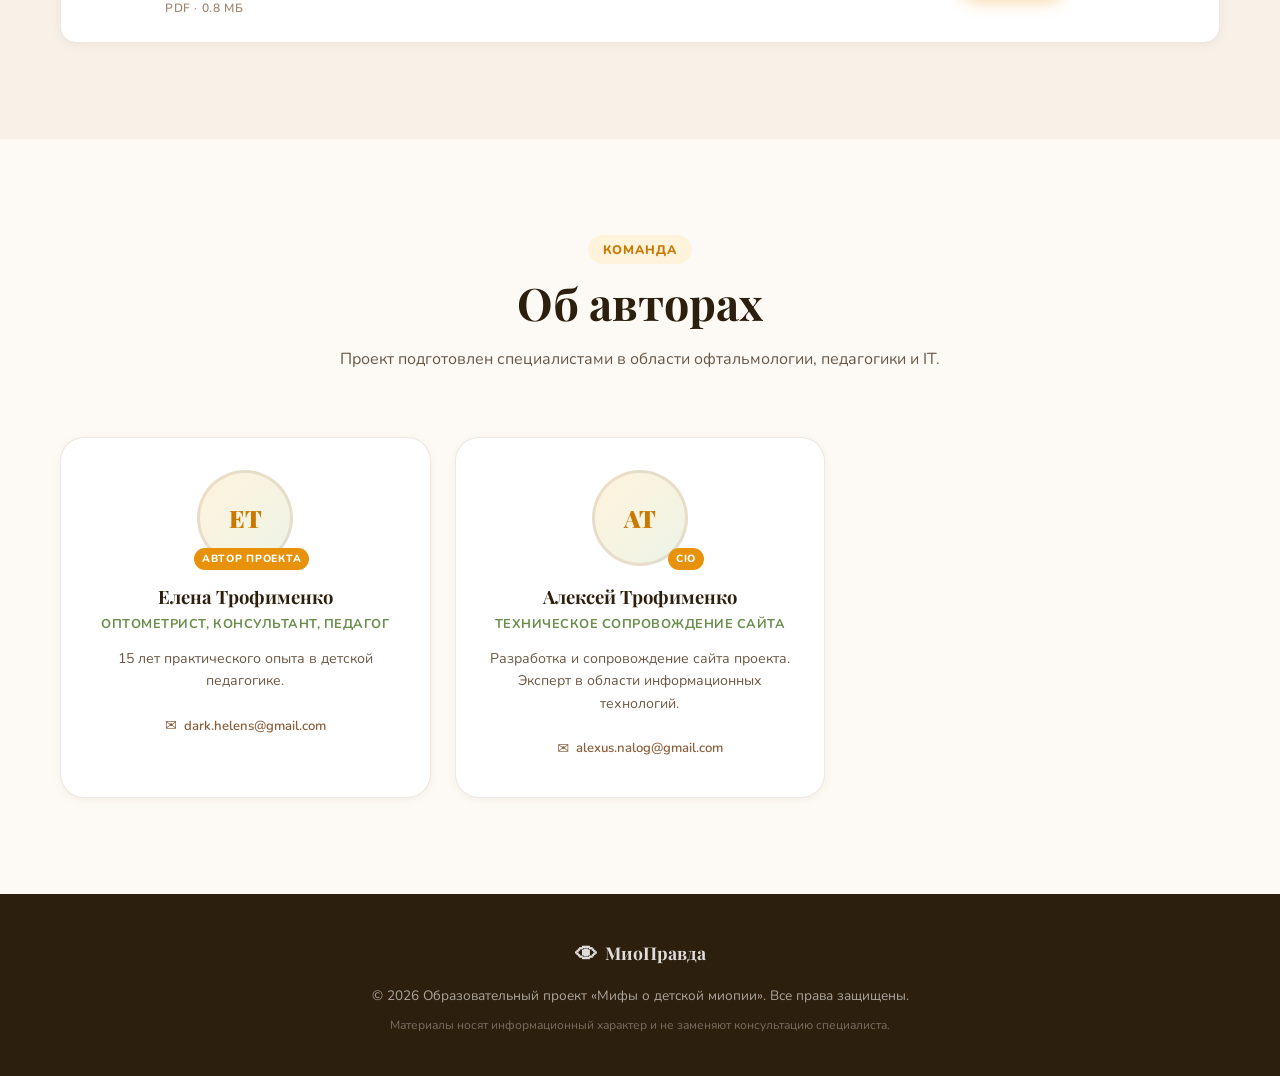
==== commit c3cdd82c: "Add files via upload" ====
--- a/index.html
+++ b/index.html
@@ -32,8 +32,11 @@
       </button>
       <ul class="nav-links" id="nav-links">
         <li><a href="#hero" class="nav-link">Вступление</a></li>
+		<li><a href="#intro" class="nav-link">Введение</a></li>
         <li><a href="#myths" class="nav-link">Мифы</a></li>
+		<li><a href="#important" class="nav-link">Важно</a></li>
         <li><a href="#conclusion" class="nav-link">Итоги</a></li>
+		<li><a href="#takeaway" class="nav-link">Вывод</a></li>
         <li><a href="#materials" class="nav-link">Материалы</a></li>
         <li><a href="#authors" class="nav-link">Авторы</a></li>
       </ul>
@@ -104,6 +107,90 @@
         </svg>
       </div>
     </section>
+	
+	<section class="myths-section" id="intro" style="background: var(--bg-section);">
+  <div class="container">
+
+    <div class="section-header reveal">
+      <span class="section-tag">С чего начать</span>
+      <h2 class="section-title">Что такое детская миопия?</h2>
+      <p class="section-desc">
+        Прежде чем разбирать мифы — разберёмся, что происходит с глазом
+        и почему это важно знать каждому родителю.
+      </p>
+    </div>
+
+    <!-- Карточка в стиле myth-card, но без аккордеона — всегда открыта -->
+    <article class="myth-card reveal" style="box-shadow: var(--shadow-md);">
+
+      <!-- Шапка (нет кнопки — просто div) -->
+      <div class="myth-card-header" style="cursor: default; pointer-events: none; border-radius: calc(var(--radius-lg) - 1px) calc(var(--radius-lg) - 1px) 0 0;">
+        <div class="myth-number" style="opacity: 0.45;">00</div>
+        <div class="myth-label-wrap">
+          <span class="myth-label" style="background: rgba(139,94,60,0.12); color: var(--color-accent);">ВВЕДЕНИЕ</span>
+          <h3 class="myth-title">👁 Глазное яблоко, миопия и почему она прогрессирует</h3>
+        </div>
+      </div>
+
+      <!-- Тело — всегда раскрыто (нет аккордеон-логики) -->
+      <div class="myth-body-inner" style="
+        padding: 2rem;
+        display: flex;
+        flex-direction: column;
+        gap: 1.5rem;
+        border-radius: 0 0 calc(var(--radius-lg) - 1px) calc(var(--radius-lg) - 1px);
+      ">
+
+        <!-- Факт-блок: механизм миопии -->
+        <div class="myth-fact">
+          <div class="fact-icon">🔬</div>
+          <div>
+            <strong class="fact-title">Как устроена миопия</strong>
+            <p>
+              При близорукости глазное яблоко удлиняется больше нормы.
+              Из-за этого изображение фокусируется <strong>перед сетчаткой</strong>, а не на ней —
+              дальние объекты становятся размытыми, а ближние видны чётко.
+            </p>
+            <p style="margin-top: 0.6rem;">
+              Миопия развивается постепенно — чаще всего в школьные годы,
+              когда зрительная нагрузка резко возрастает. Именно тогда глаз
+              наиболее уязвим и продолжает расти вместе с ребёнком.
+            </p>
+          </div>
+        </div>
+
+        <!-- Блок: почему важно -->
+        <!-- <div class="myth-conclusion">
+          <div class="fact-icon">📌</div>
+          <div>
+            <strong class="fact-title">Почему нельзя ждать?</strong>
+            <p>
+              Без коррекции и профилактики миопия прогрессирует.
+              Быстрое ухудшение (−0,5–1,0 дптр в год) повышает риск серьёзных
+              осложнений: отслойки сетчатки, глаукомы, катаракты.
+              <strong>Ранняя диагностика — лучший прогноз.</strong>
+            </p>
+            <p style="margin-top: 0.6rem;">
+              Регулярный осмотр офтальмолога: в 1 месяц, 1 год, 3 года,
+              перед школой — и затем ежегодно.
+            </p>
+          </div> 
+        </div>-->
+
+        <!-- Видео -->
+        <div class="video-wrap">
+          <div class="video-label">📹 Видео по теме</div>
+          <div class="video-responsive">
+            <iframe src="https://vk.com/video_ext.php?oid=8716947&id=456239031&hash=75efa38bfc1db49f" width="640" height="360" frameborder="0" allowfullscreen="1" style="background-color: #000" allow="autoplay; encrypted-media; fullscreen; picture-in-picture"></iframe>
+          </div>
+        </div>
+
+      </div><!-- /.myth-body-inner -->
+    </article>
+
+  </div>
+</section>
+	
 
     <!-- ========== МИФЫ ========== -->
     <section class="myths-section" id="myths">
@@ -411,7 +498,70 @@
 
       </div>
     </section>
-
+	<section class="myths-section" id="important">
+  <div class="container">
+
+    <div class="section-header reveal">
+      <span class="section-tag" style="background: rgba(201,120,0,0.12); color: var(--color-primary-dk);">Важно знать</span>
+      <h2 class="section-title">На что обратить внимание прямо сейчас</h2>
+      <p class="section-desc">
+        Симптомы, которые нельзя игнорировать, и доказанные методы
+        замедления близорукости у детей.
+      </p>
+    </div>
+
+    <article class="myth-card reveal" style="box-shadow: var(--shadow-md);">
+
+      <div class="myth-card-header" style="
+        cursor: default;
+        pointer-events: none;
+        background: linear-gradient(135deg, #FFF0DC 0%, #fff 100%);
+        border-radius: calc(var(--radius-lg) - 1px) calc(var(--radius-lg) - 1px) 0 0;
+      ">
+        <div class="myth-number" style="opacity: 0.45; color: var(--color-primary-dk);">!</div>
+        <div class="myth-label-wrap">
+          <span class="myth-label" style="background: rgba(232,145,10,0.18); color: var(--color-primary-dk);">ВАЖНО</span>
+          <h3 class="myth-title">⚠️ Признаки миопии и методы профилактики</h3>
+        </div>
+      </div>
+
+      <div class="myth-body-inner" style="
+        padding: 2rem;
+        display: flex;
+        flex-direction: column;
+        gap: 1.5rem;
+        border-radius: 0 0 calc(var(--radius-lg) - 1px) calc(var(--radius-lg) - 1px);
+      ">
+
+        <!-- Признаки -->
+        <div class="myth-fact" style="background: #FFF8ED; border-left-color: var(--color-primary);">
+          <div class="fact-icon">👁</div>
+          <div>
+            <strong class="fact-title">Срочно обратитесь к офтальмологу, если ребёнок:</strong>
+            <p style="margin-top: 0.4rem;">
+              Щурится при взгляде вдаль<br>
+              Близко подносит книгу или телефон<br>
+              Часто трёт глаза<br>
+              Жалуется на головную боль к вечеру
+            </p>
+          </div>
+        </div>
+
+        
+
+        <!-- Видео -->
+        <div class="video-wrap">
+          <div class="video-label">📹 Видео по теме</div>
+          <div class="video-responsive">
+            <iframe src="https://vk.com/video_ext.php?oid=8716947&id=456239032&hash=d3eee51297daf4a4" width="640" height="360" frameborder="0" allowfullscreen="1" style="background-color: #000" allow="autoplay; encrypted-media; fullscreen; picture-in-picture"></iframe>
+          </div>
+        </div>
+
+      </div><!-- /.myth-body-inner -->
+    </article>
+
+  </div>
+</section>
     <!-- ========== ЗАКЛЮЧЕНИЕ ========== -->
     <section class="conclusion-section" id="conclusion">
       <div class="container">
@@ -490,6 +640,80 @@
         </div>
       </div>
     </section>
+
+<section class="myths-section" id="takeaway" style="background: var(--bg-section);">
+  <div class="container">
+
+    <div class="section-header reveal">
+      <span class="section-tag" style="background: rgba(107,142,78,0.15); color: var(--color-secondary);">Итог</span>
+      <h2 class="section-title">Главное — коротко</h2>
+      <p class="section-desc">
+        Три вещи, которые стоит запомнить после знакомства с проектом.
+      </p>
+    </div>
+
+    <article class="myth-card reveal" style="box-shadow: var(--shadow-md);">
+
+      <div class="myth-card-header" style="
+        cursor: default;
+        pointer-events: none;
+        background: linear-gradient(135deg, var(--color-secondary-lt) 0%, #fff 100%);
+        border-radius: calc(var(--radius-lg) - 1px) calc(var(--radius-lg) - 1px) 0 0;
+      ">
+        <div class="myth-number" style="opacity: 0.45; color: var(--color-secondary);">✓</div>
+        <div class="myth-label-wrap">
+          <span class="myth-label" style="background: rgba(107,142,78,0.15); color: var(--color-secondary);">ВЫВОДЫ</span>
+          <h3 class="myth-title">🎯 Два главных вывода для родителей</h3>
+        </div>
+      </div>
+
+      <div class="myth-body-inner" style="
+        padding: 2rem;
+        display: flex;
+        flex-direction: column;
+        gap: 1.5rem;
+        border-radius: 0 0 calc(var(--radius-lg) - 1px) calc(var(--radius-lg) - 1px);
+      ">
+
+        <!-- Вывод 1 -->
+        <div class="myth-fact" style="background: var(--color-secondary-lt); border-left-color: var(--color-secondary);">
+          <div class="fact-icon">🌿</div>
+          <div>
+            <strong class="fact-title">Вывод 1: доверяйте науке, а не мифам</strong>
+            <p>
+              Ни черника, ни гимнастика для глаз, ни «перерастёт» — не защитят
+              зрение ребёнка. Современная офтальмология располагает
+              доказательными методами замедления миопии. Обратитесь к специалисту.
+            </p>
+          </div>
+        </div>
+
+        <!-- Вывод 2 -->
+        <div class="myth-conclusion">
+          <div class="fact-icon">🏥</div>
+          <div>
+            <strong class="fact-title">Вывод 2: регулярный осмотр — не опция, а норма</strong>
+            <p>
+              Плановые осмотры офтальмолога позволяют поймать проблему
+              на раннем этапе. Не ждите, пока ребёнок начнёт щуриться —
+              к тому моменту миопия уже прогрессирует.
+            </p>
+          </div>
+        </div>
+
+        <!-- Видео-итог -->
+        <div class="video-wrap">
+          <div class="video-label">📹 Итоговое видео</div>
+          <div class="video-responsive">
+            <iframe src="https://vk.com/video_ext.php?oid=8716947&id=456239024&hash=713e4d60fd8923bd" width="640" height="360" frameborder="0" allowfullscreen="1" style="background-color: #000" allow="autoplay; encrypted-media; fullscreen; picture-in-picture"></iframe>
+          </div>
+        </div>
+
+      </div><!-- /.myth-body-inner -->
+    </article>
+
+  </div>
+</section>
 
     <!-- ========== СПРАВОЧНЫЕ МАТЕРИАЛЫ ========== -->
     <section class="materials-section" id="materials">
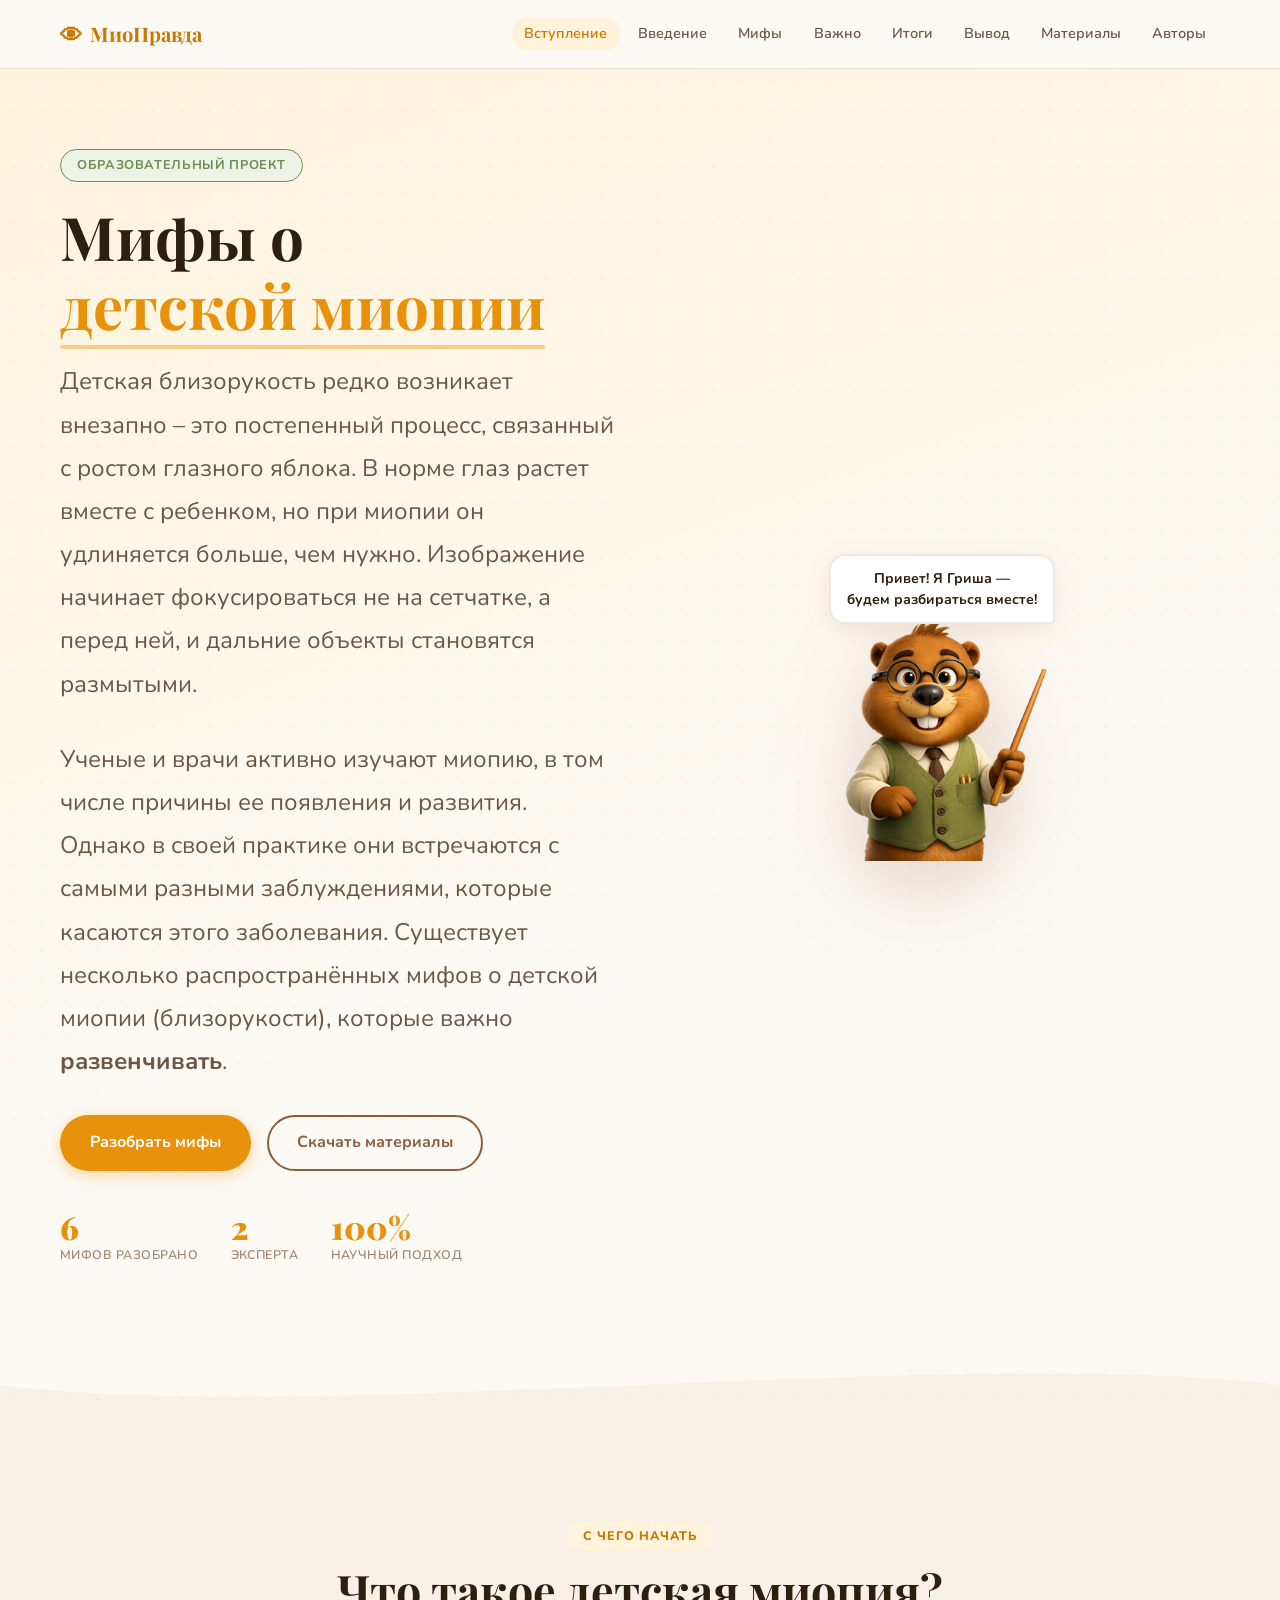
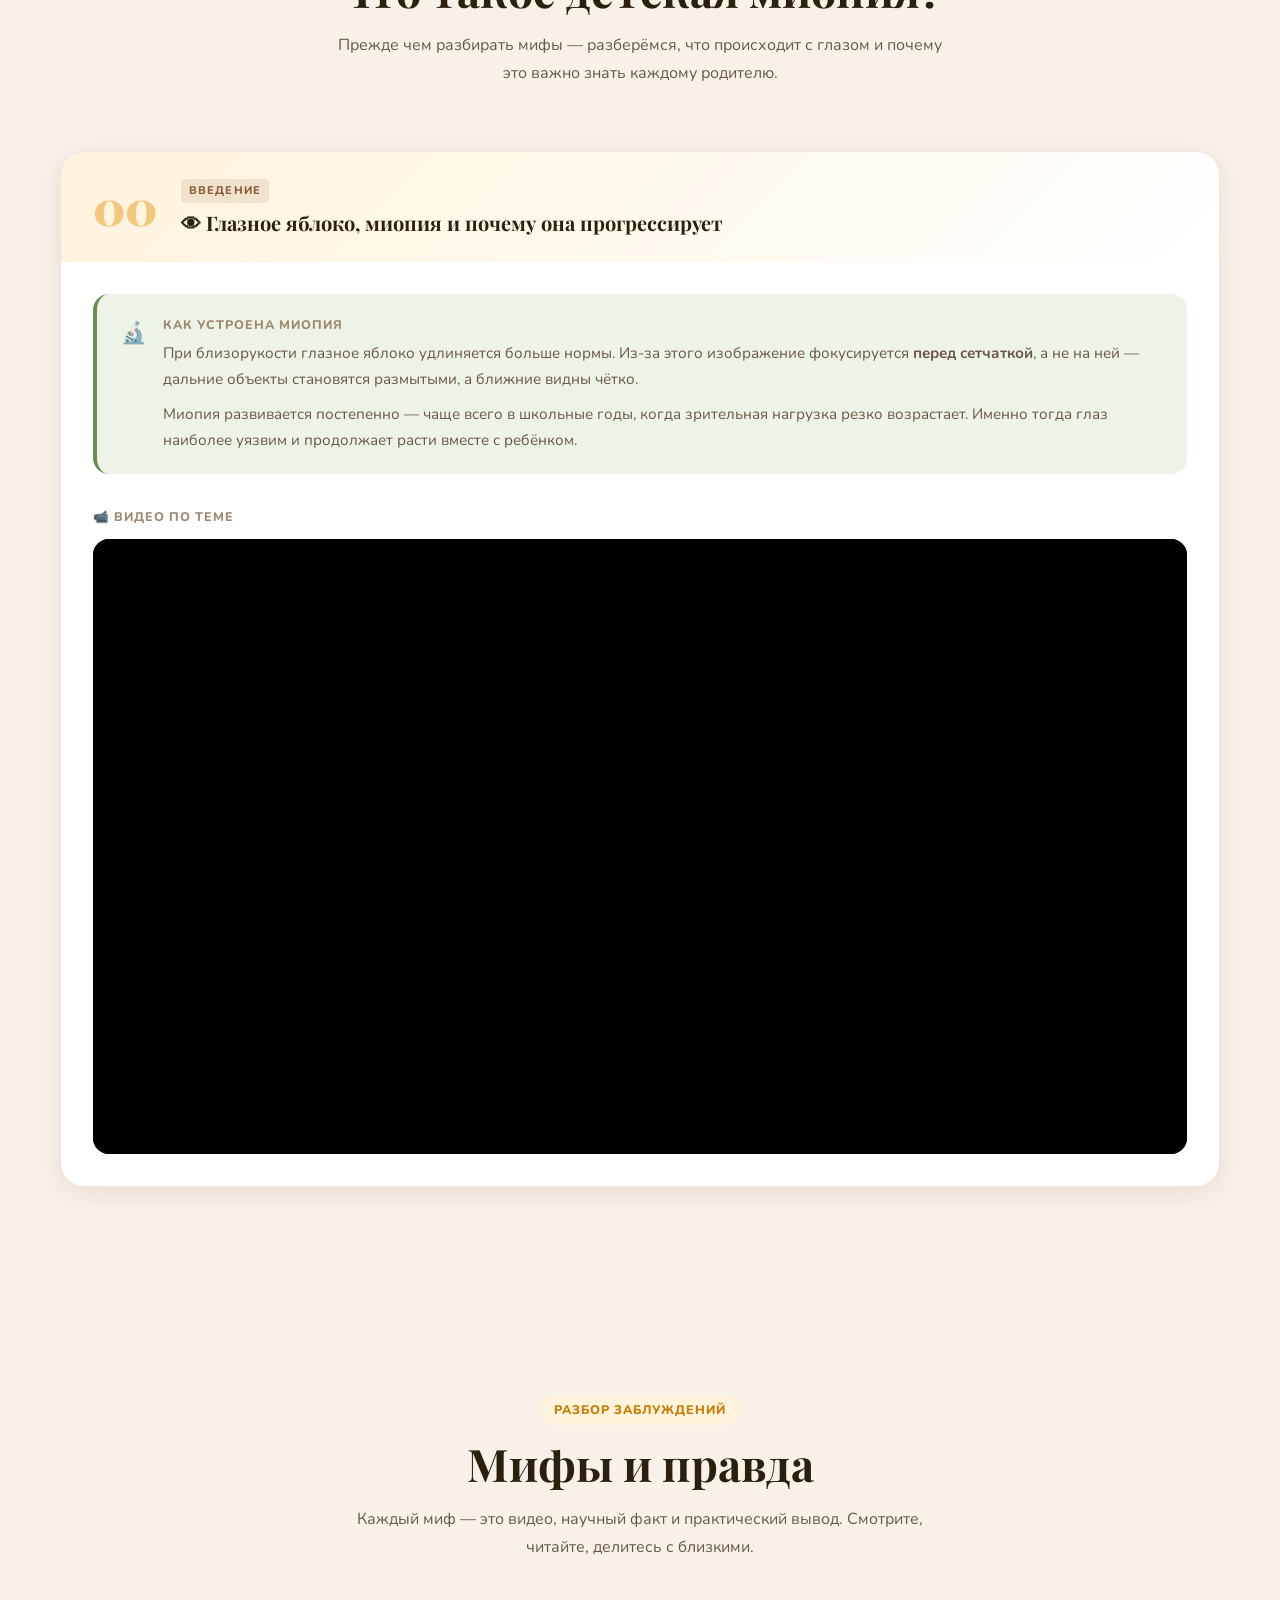
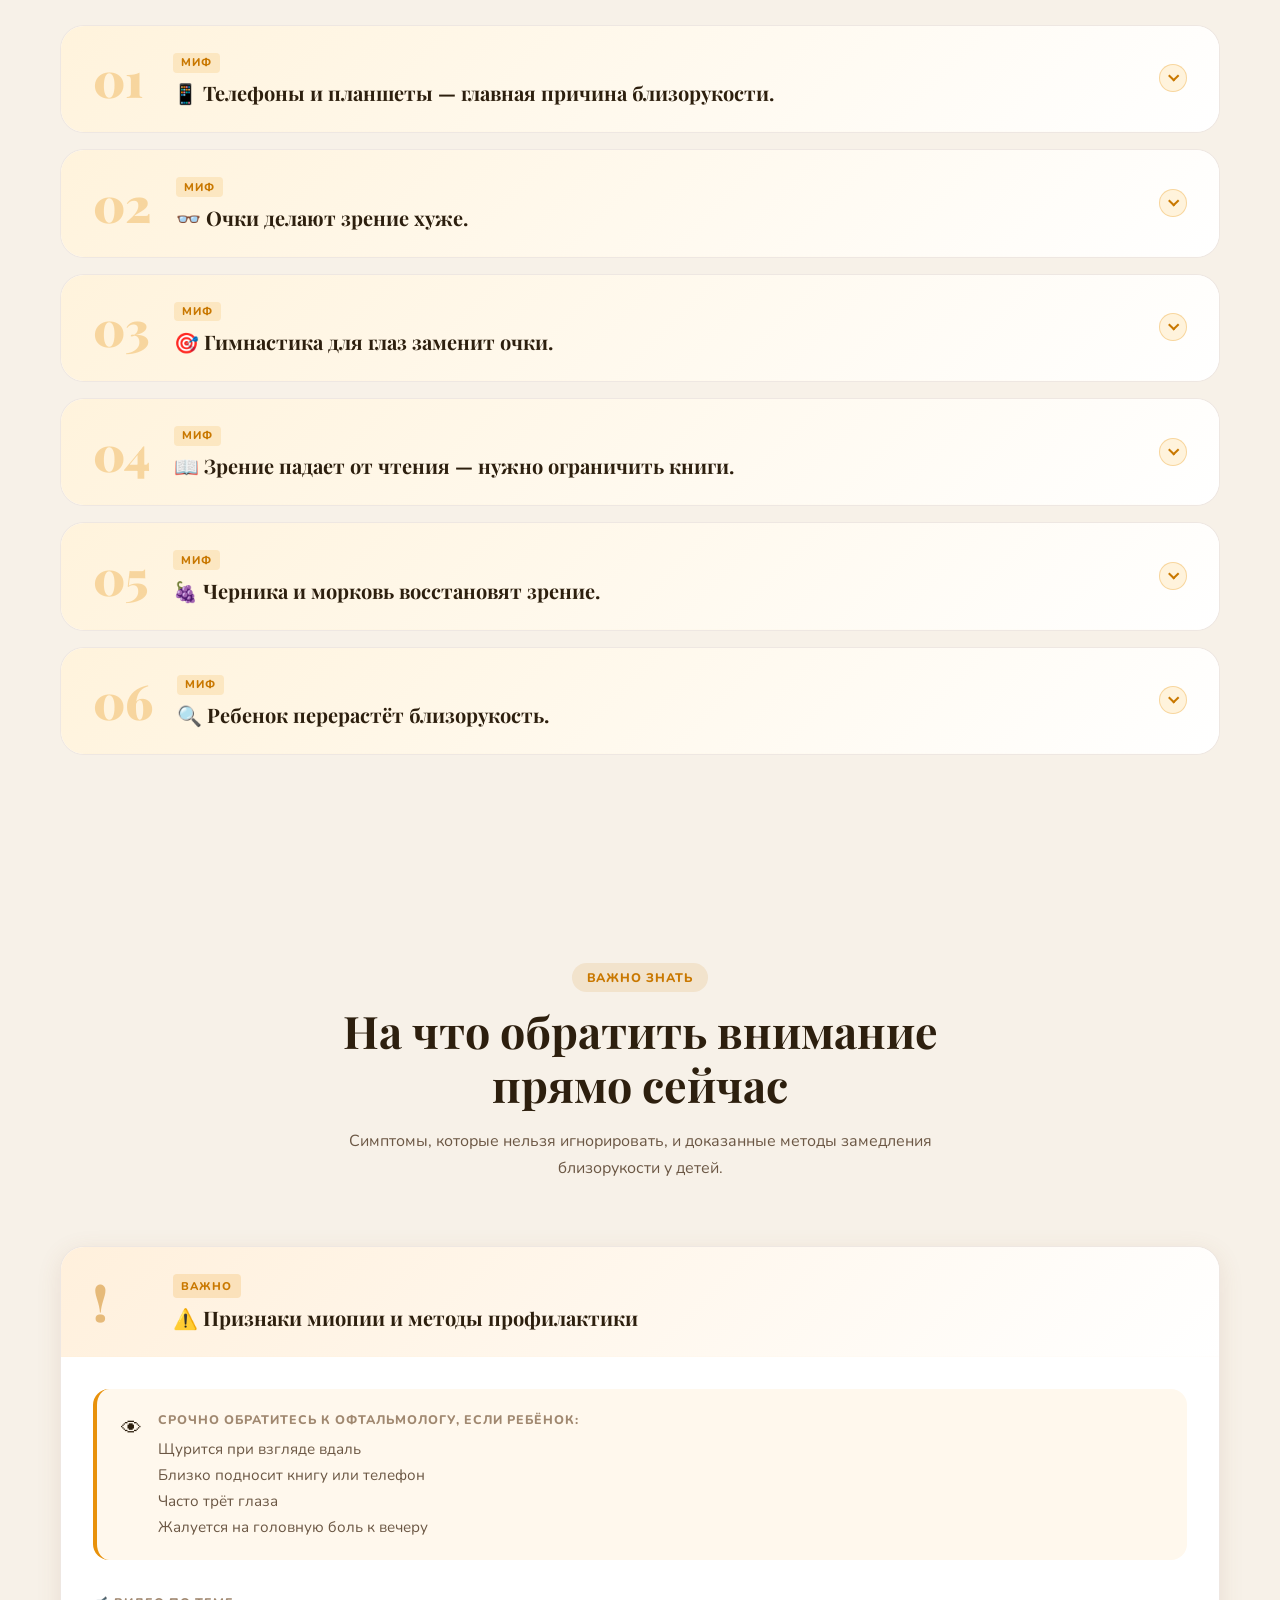
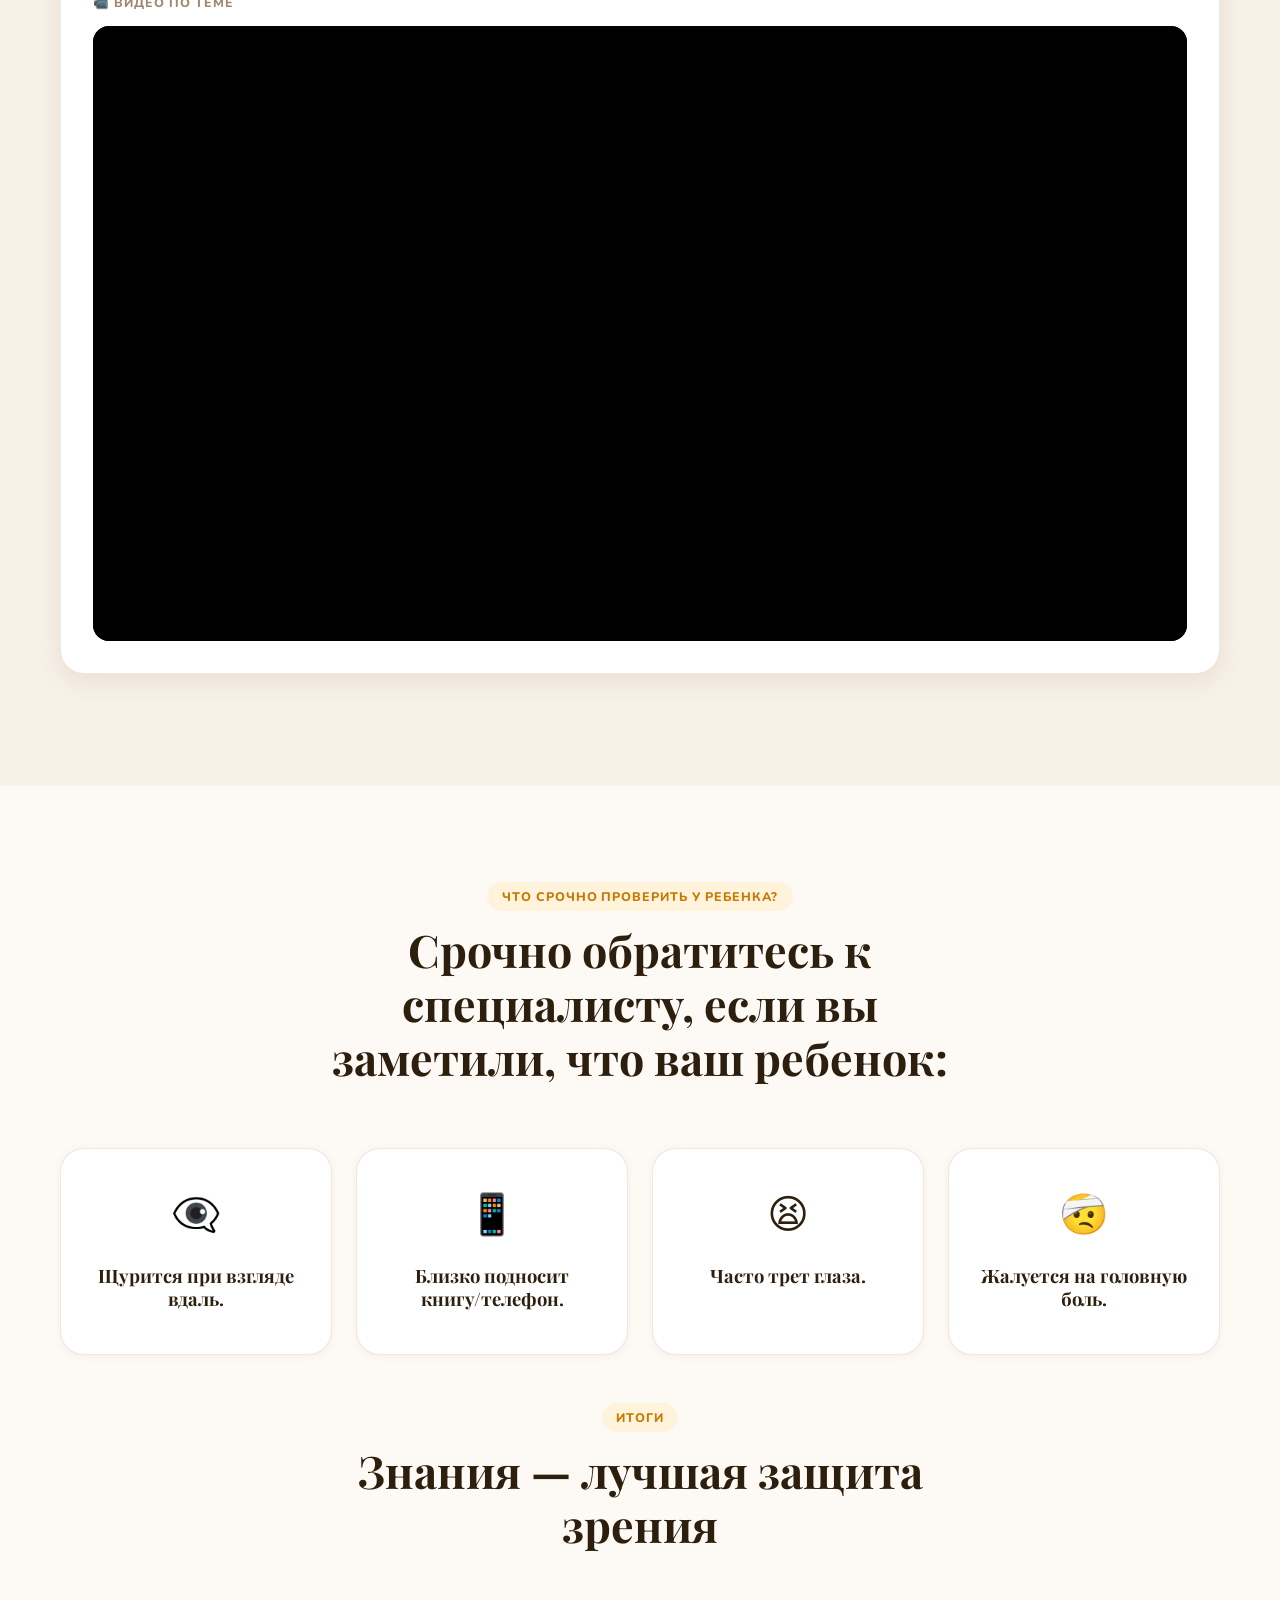
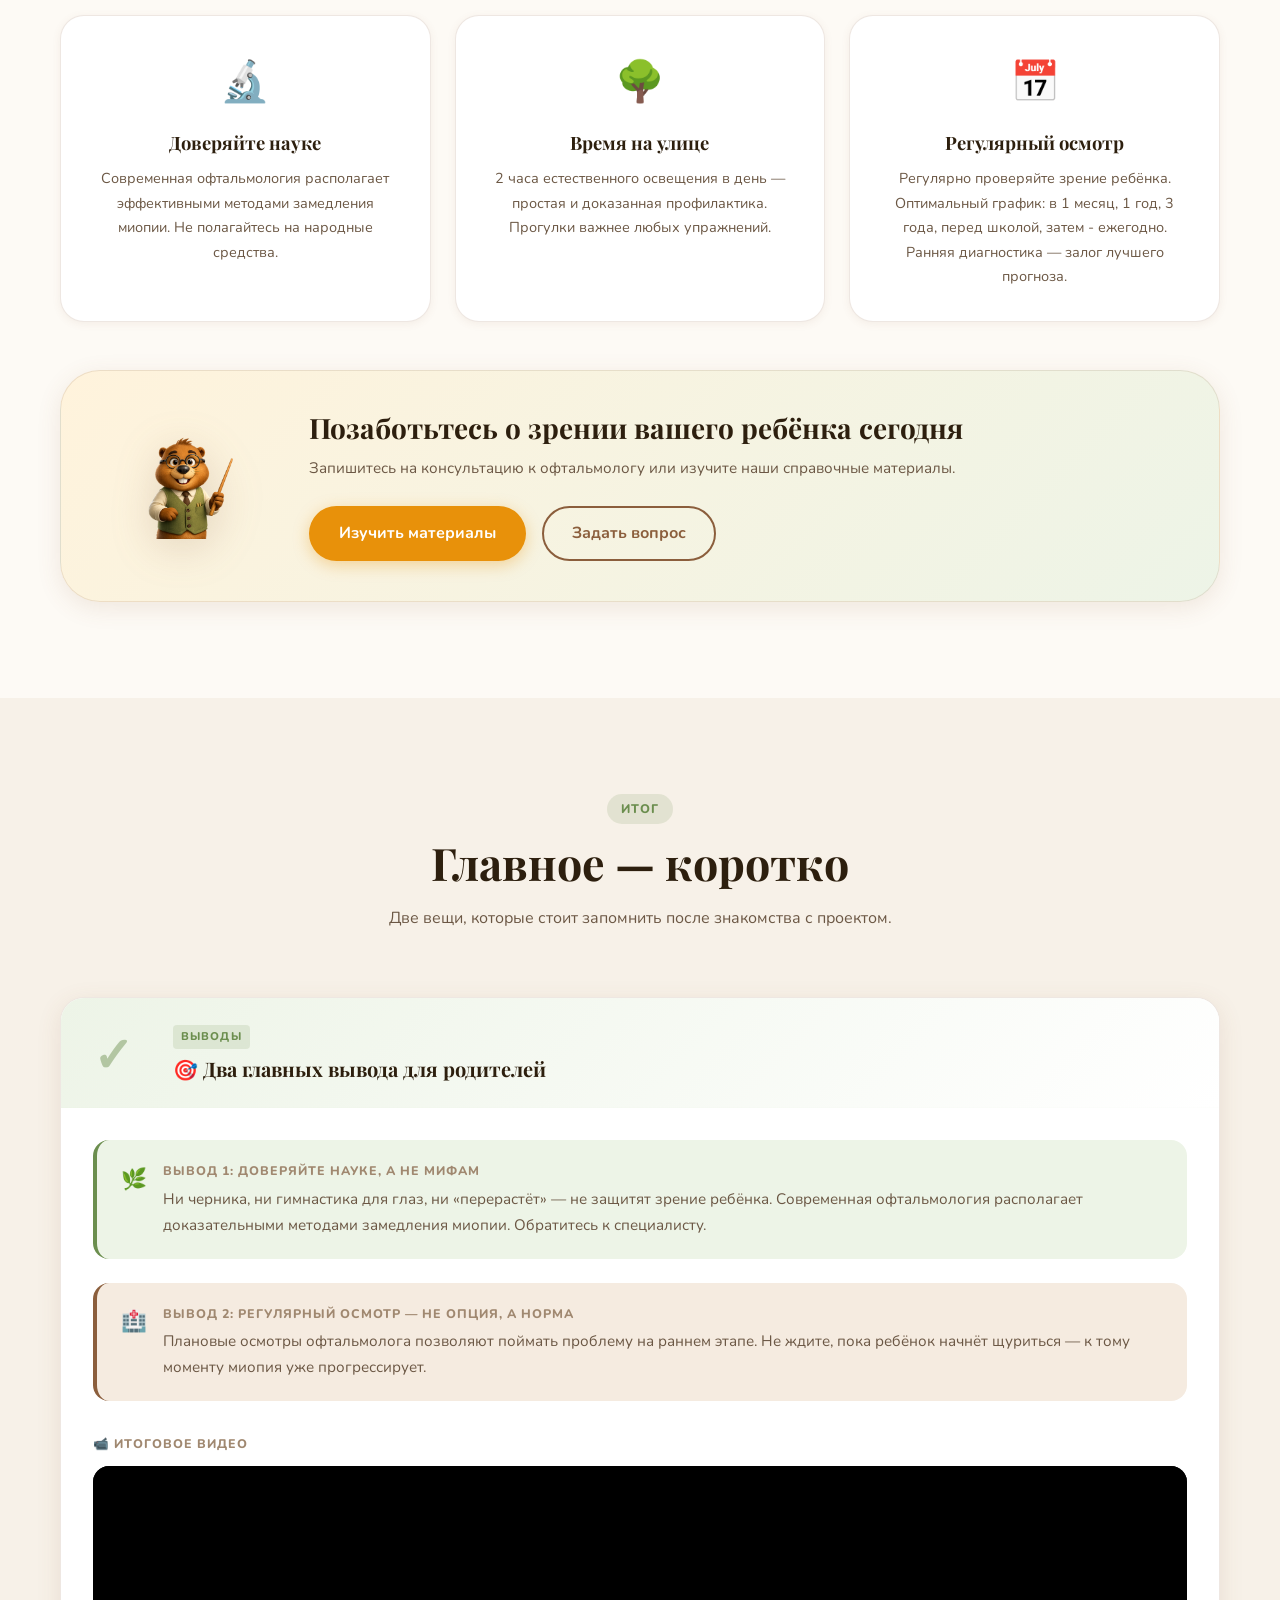
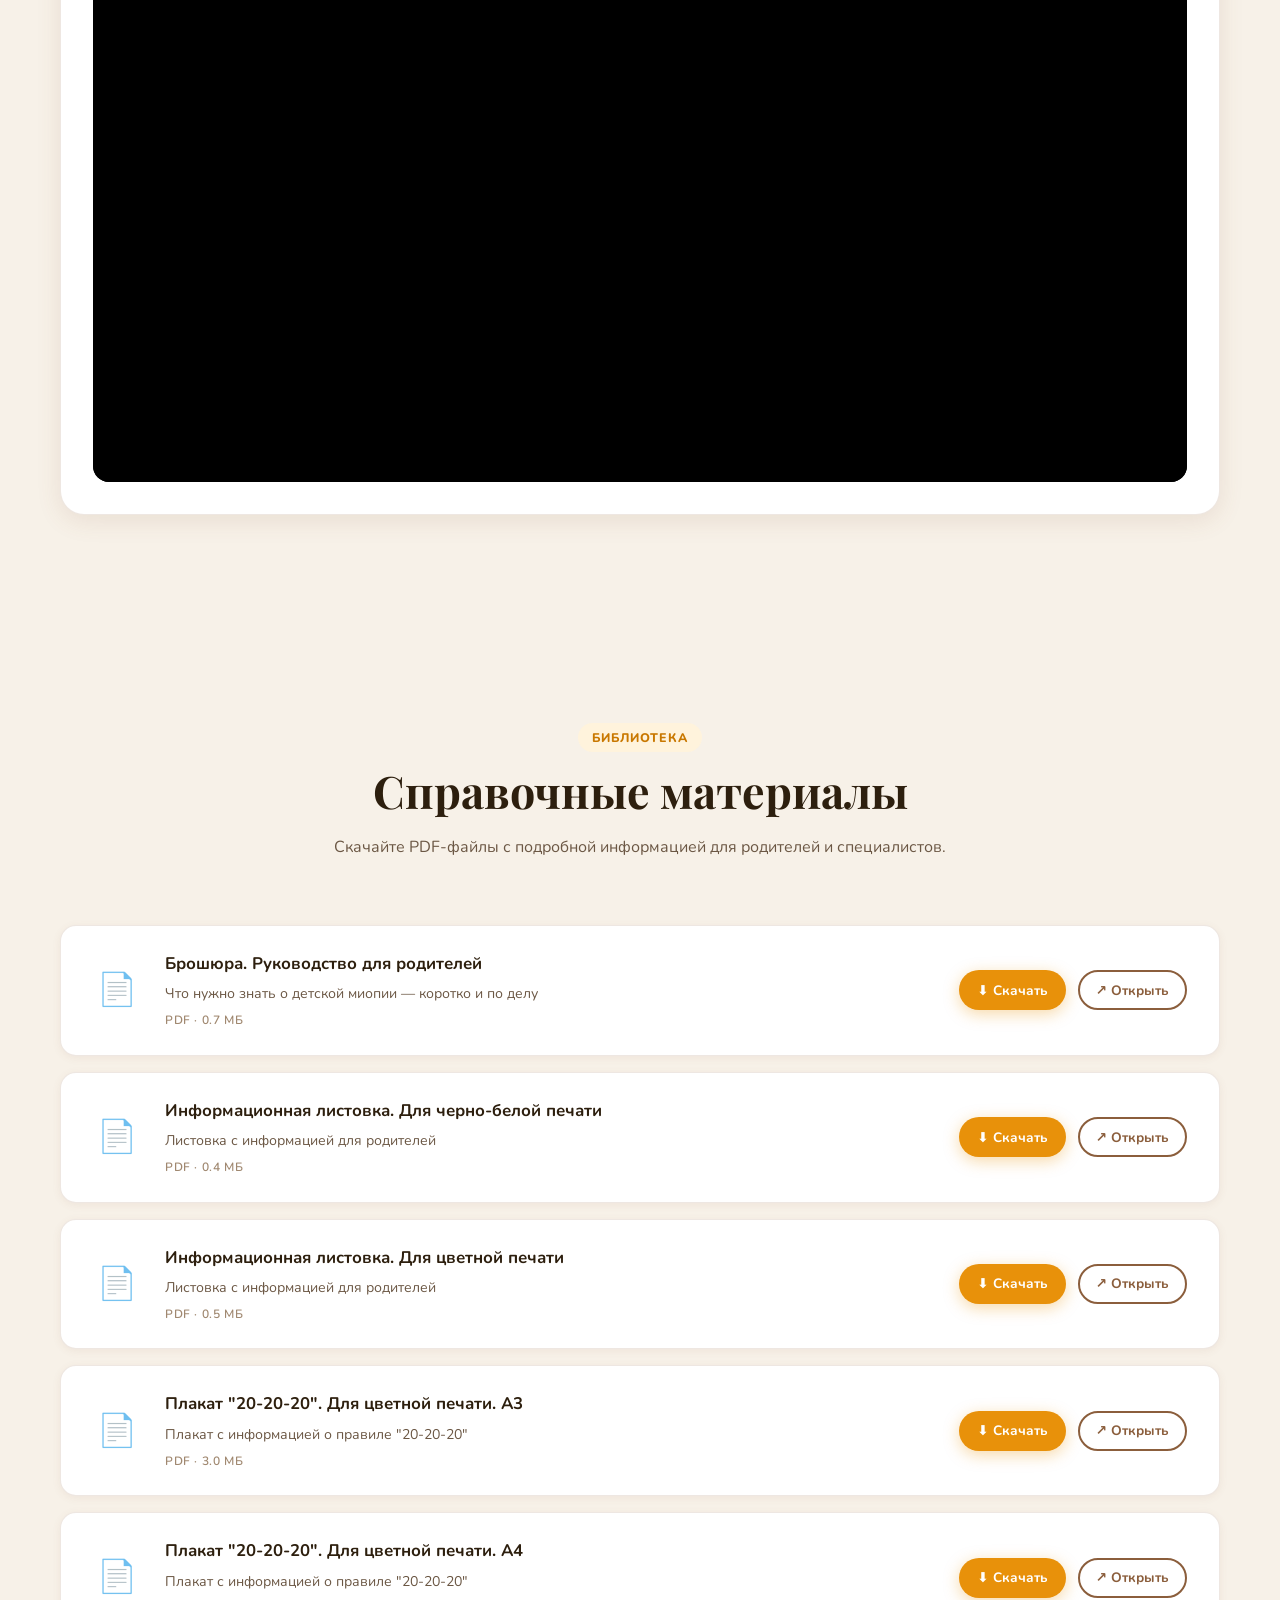
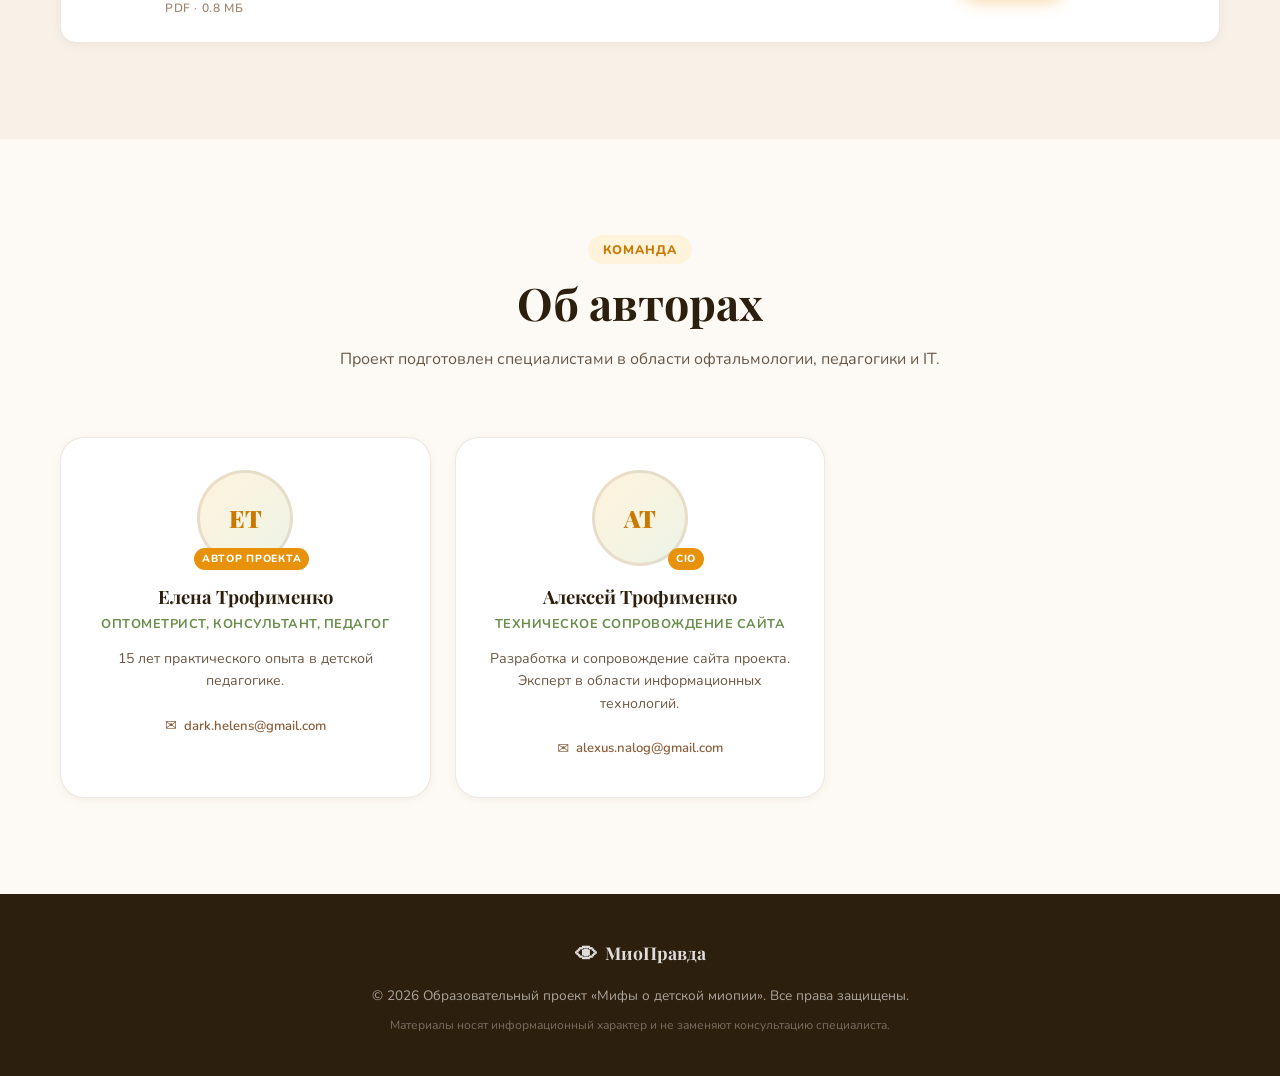
==== commit d18b261b: "Update index.html" ====
--- a/index.html
+++ b/index.html
@@ -648,7 +648,7 @@
       <span class="section-tag" style="background: rgba(107,142,78,0.15); color: var(--color-secondary);">Итог</span>
       <h2 class="section-title">Главное — коротко</h2>
       <p class="section-desc">
-        Три вещи, которые стоит запомнить после знакомства с проектом.
+        Две вещи, которые стоит запомнить после знакомства с проектом.
       </p>
     </div>
 
